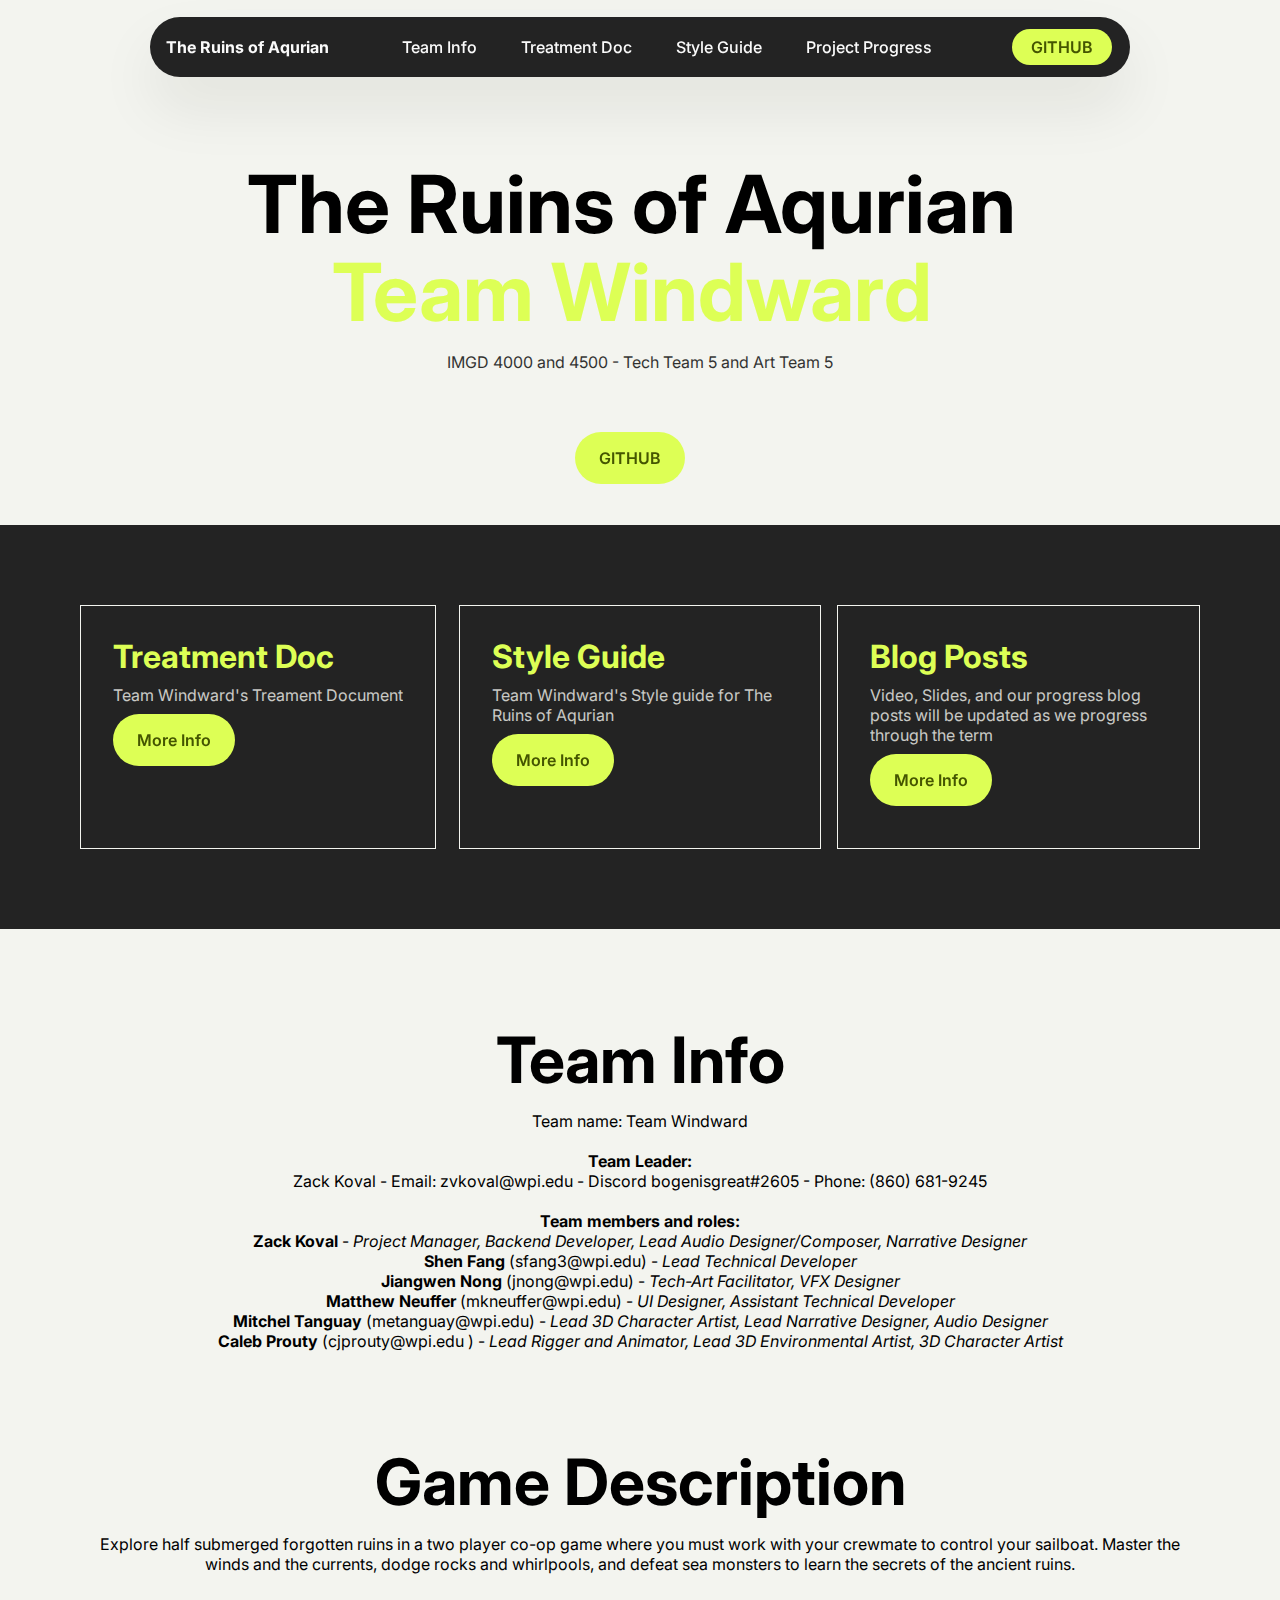
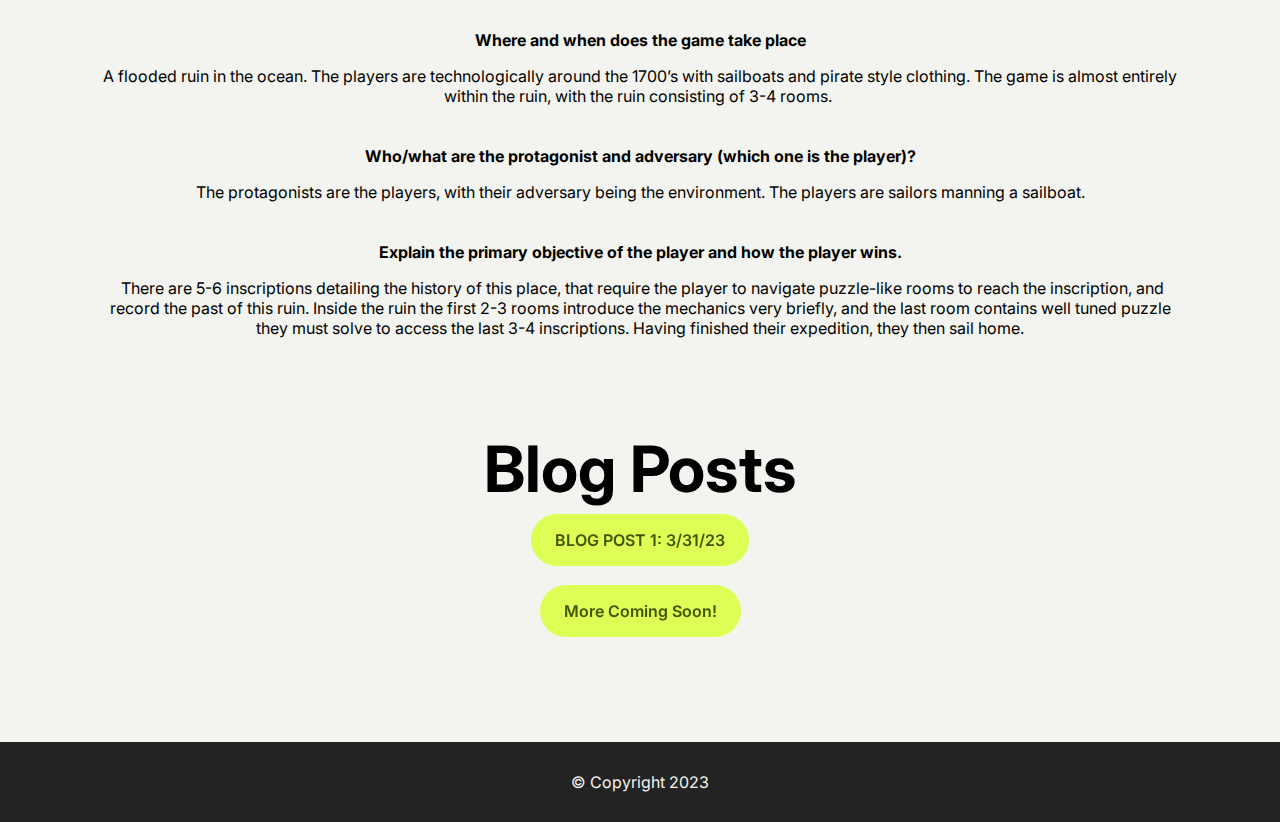
==== index.html @ a2e3225a "3/31/23 blog update" ====
<!DOCTYPE html>
<html  >
<head>
	<meta http-equiv="Content-Type" content="text/html; charset=UTF-8"/>
  <!-- Site made with Mobirise Website Builder v5.6.4, https://mobirise.com -->
  <meta http-equiv="X-UA-Compatible" content="IE=edge">
  
  <meta name="viewport" content="width=device-width, initial-scale=1, minimum-scale=1">
  <link rel="shortcut icon" href="extensions/missionm5/productivity-web-tool/assets/images/logo.png" type="image/x-icon">
  <meta name="description" content="">
  <title>Home</title>
	<link rel="canonical" href="https://mkneuffer.github.io/index.html" />
  <link rel="stylesheet" href="extensions/missionm5/productivity-web-tool/assets/web/assets/mobirise-icons2/mobirise2.css">
  <link rel="stylesheet" href="extensions/missionm5/productivity-web-tool/assets/web/assets/mobirise-icons/mobirise-icons.css">
  <link rel="stylesheet" href="extensions/missionm5/productivity-web-tool/assets/bootstrap/css/bootstrap.min.css">
  <link rel="stylesheet" href="extensions/missionm5/productivity-web-tool/assets/bootstrap/css/bootstrap-grid.min.css">
  <link rel="stylesheet" href="extensions/missionm5/productivity-web-tool/assets/bootstrap/css/bootstrap-reboot.min.css">
  <link rel="stylesheet" href="extensions/missionm5/productivity-web-tool/assets/dropdown/css/style.css">
  <link rel="stylesheet" href="extensions/missionm5/productivity-web-tool/assets/socicon/css/styles.css">
  <link rel="stylesheet" href="extensions/missionm5/productivity-web-tool/assets/theme/css/style.css">
  <link rel="stylesheet" href="extensions/missionm5/productivity-web-tool/assets/recaptcha.css">
  <link rel="preload" href="//fonts.googleapis.com/css2?family=Inter:wght@400;500;600;700&display=swap&display=swap" as="style" onload="this.onload=null;this.rel='stylesheet'">
  <noscript><link rel="stylesheet" href="//fonts.googleapis.com/css2?family=Inter:wght@400;500;600;700&display=swap&display=swap"></noscript>
  <link rel="preload" as="style" href="extensions/missionm5/productivity-web-tool/assets/mobirise/css/mbr-additional.css"><link rel="stylesheet" href="extensions/missionm5/productivity-web-tool/assets/mobirise/css/mbr-additional.css" type="text/css">
</head>
<body>
  <section data-bs-version="5.1" class="menu menu1 cid-t2YqhWHWmn" once="menu" id="amenu1-0">
    <nav class="navbar navbar-dropdown navbar-expand-lg">
        <div class="container">
            <div class="navbar-brand">
                <span class="navbar-caption-wrap"><a class="navbar-caption text-white display-7" href="https://mkneuffer.github.io/index.html">The Ruins of Aqurian</a></span>
            </div>
            <button class="navbar-toggler" type="button" data-toggle="collapse" data-bs-toggle="collapse" data-target="#navbarSupportedContent" data-bs-target="#navbarSupportedContent" aria-controls="navbarNavAltMarkup" aria-expanded="false" aria-label="Toggle navigation">
                <div class="hamburger">
                    <span></span>
                    <span></span>
                    <span></span>
                    <span></span>
                </div>
            </button>
            <div class="collapse navbar-collapse" id="navbarSupportedContent">
                <ul class="navbar-nav nav-dropdown" data-app-modern-menu="true"><li class="nav-item"><a class="nav-link link text-white display-7" href="#aarticle1-4">
                        Team Info</a>
                    </li>
                    <li class="nav-item"><a class="nav-link link text-white display-7" href="https://drive.google.com/file/d/1kDgmgYSTGVYzDCzt-Ki2f8BPOIiwMwza/view?usp=sharing">
                  Treatment Doc</a></li>
                    <li class="nav-item"><a class="nav-link link text-white display-7" href="https://drive.google.com/file/d/1PtbrnkD_intwhHuh-bofLYwvATmICMsi/view?usp=sharing">Style Guide</a>
                    </li>
					<li class="nav-item"><a class="nav-link link text-white display-7" href="https://drive.google.com/file/d/1PtbrnkD_intwhHuh-bofLYwvATmICMsi/view?usp=sharing">Project Progress</a>
                    </li>
                    
              </ul>
            </div>
            <div class="navbar-buttons mbr-section-btn">
                <a class="btn btn-primary display-7" href="https://github.com/FrancArsen/TheBoat">
                    <div class="btn-overlay"></div>
                    <div class="btn-transform">
                        <div class="btn-transform-1">GITHUB</div>
                    </div>
                </a>
            </div>
        </div>
    </nav>
</section>
<section data-bs-version="5.1" class="header5 cid-t2Yqo54WUQ" id="aheader5-1">
    <div class="container">
        <div class="row">
            <div class="mbr-section-head сol-12">
                <h4 class="mbr-section-title mbr-fonts-style align-left mb-0 display-1"><strong>The Ruins of Aqurian&nbsp;<br><span class="colored-text">Team Windward</span>&nbsp;</strong></h4>
                <h5 class="mbr-section-subtitle align-left mbr-fonts-style align-left mb-0 mt-3 display-7">
                IMGD 4000 and 4500 - Tech Team 5 and Art Team 5 </h5>
                <div class="mbr-section-btn align-left"><a class="btn btn-primary display-7" href="https://github.com/FrancArsen/TheBoat">
                <div class="btn-overlay"></div>
                        <div class="btn-transform">
                            <div class="btn-transform-1">
                                GITHUB</div>
                        </div>
              </a></div>
            </div>
        </div>
    </div>
</section>
<section data-bs-version="5.1" class="features2 cid-t2YrRMp191" id="afeatures4-3">
    <div class="container">
        <div class="row justify-content-center">
            <div class="content-container">
                <div class="col-12 col-text">
                    <div class="text-container">
                        <div class="text-wrapper">
<h2 class="card-title mbr-fonts-style display-4" href="https://drive.google.com/file/d/1kDgmgYSTGVYzDCzt-Ki2f8BPOIiwMwza/view?usp=sharing">
                  <strong>
                Treatment Doc </strong>
                </h2>
                            <p class="mbr-text mbr-fonts-style display-7" >
                                Team Windward's Treament Document
								<br>
                            </p>
							<div class="mbr-section-btn align-left"><a class="btn btn-primary display-7" href="https://drive.google.com/file/d/1kDgmgYSTGVYzDCzt-Ki2f8BPOIiwMwza/view?usp=sharing">
                <div class="btn-overlay"></div>
                        <div class="btn-transform">
                            <div class="btn-transform-1">
                                More Info</div>
                        </div>
              </a></div>
            
                      </div>
                    </div>
                </div>
                <div class="col-12 col-text">
                    <div class="text-container">
                        <div class="text-wrapper">
<h2 class="card-title mbr-fonts-style display-4"><strong>Style Guide</strong></h2>
                            <p class="mbr-text mbr-fonts-style display-7">
                                Team Windward's Style guide for The Ruins of Aqurian
                            </p>
							<div class="mbr-section-btn align-left"><a class="btn btn-primary display-7" href="https://drive.google.com/file/d/1PtbrnkD_intwhHuh-bofLYwvATmICMsi/view?usp=sharing">
                <div class="btn-overlay"></div>
                        <div class="btn-transform">
                            <div class="btn-transform-1">
                                More Info</div>
                        </div>
              </a></div>
                      </div>
                    </div>
                </div>
                <div class="col-12 col-text">
                    <div class="text-container">
                        <div class="text-wrapper">
<h2 class="card-title mbr-fonts-style display-4"><strong>Blog Posts</strong></h2>
                            <p class="mbr-text mbr-fonts-style display-7">
                                Video, Slides, and our progress blog posts will be updated as we progress through the term
                            </p>
							<div class="mbr-section-btn align-left"><a class="btn btn-primary display-7" href="https://drive.google.com/file/d/1PtbrnkD_intwhHuh-bofLYwvATmICMsi/view?usp=sharing">
                <div class="btn-overlay"></div>
                        <div class="btn-transform">
                            <div class="btn-transform-1">
                                More Info</div>
                        </div>
              </a>
                      </div>
                        </div>
                    </div>
                </div>
            </div>
        </div>
    </div>
</section>
<section data-bs-version="5.1" class="article1 cid-t2Ysitd0Ln" id="aarticle1-4">
    <div class="container">
        <div class="row">
            <div class="mbr-section-head сol-12">
                <h4 class="mbr-section-title mbr-fonts-style align-left mb-0 display-2"><strong>Team Info</strong></h4>
                <h5 class="mbr-section-subtitle align-left mbr-fonts-style mb-0 mt-3 display-7"> 
Team name: Team Windward<br><br>
<strong> Team Leader:</strong> <br>
Zack Koval -
Email: zvkoval@wpi.edu -
Discord bogenisgreat#2605 -
Phone: (860) 681-9245<br><br>
<strong> Team members and roles:</strong><br>
<strong>Zack Koval</strong> - <em>Project Manager,
Backend Developer,
Lead Audio Designer/Composer, 
Narrative Designer</em><br>
<strong> Shen Fang </strong> (sfang3@wpi.edu) - <em>Lead Technical Developer</em><br>
<strong> Jiangwen Nong</strong> (jnong@wpi.edu) - <em>Tech-Art Facilitator, 
VFX Designer</em><br>
<strong> Matthew Neuffer</strong> (mkneuffer@wpi.edu) - <em>UI Designer,
Assistant Technical Developer</em> <br>
<strong> Mitchel Tanguay</strong> (metanguay@wpi.edu) - <em>Lead 3D Character Artist, 
Lead Narrative Designer, 
Audio Designer</em><br>
<strong> Caleb Prouty</strong> (cjprouty@wpi.edu ) - <em>Lead Rigger and Animator, 
Lead 3D Environmental Artist, 
3D Character Artist </em></h5>
            </div>
        </div>
    </div>
</section>
<section data-bs-version="5.1" class="article1 cid-t2Ysitd0Ln" id="aarticle1-">
  <div class="container">
    <div class="row">
      <div class="mbr-section-head сol-12">
        <h4 class="mbr-section-title mbr-fonts-style align-left mb-0 display-2"><strong>Game Description</strong></h4>
        <h5 class="mbr-section-subtitle align-left mbr-fonts-style mb-0 mt-3 display-7"> Explore half submerged forgotten ruins in a two player co-op game where you must work with your crewmate to control your sailboat. Master the winds and the currents, dodge rocks and whirlpools, and defeat sea monsters to learn the secrets of the ancient ruins.</h5>
        <h5 class="mbr-section-subtitle align-left mbr-fonts-style mb-0 mt-3 display-7">&nbsp; <br>
          <br>
          <strong> Where and when does the game take place</strong></h5>
        <h5 class="mbr-section-subtitle align-left mbr-fonts-style mb-0 mt-3 display-7"> A flooded ruin in the ocean. The players are technologically around the 1700’s with sailboats and pirate style clothing. The game is almost entirely within the ruin, with the ruin consisting of 3-4 rooms.&nbsp;</h5><br>
        <h5 class="mbr-section-subtitle align-left mbr-fonts-style mb-0 mt-3 display-7">&nbsp;<strong>Who/what are the protagonist and adversary (which one is the player)?</strong>&nbsp;</h5>
        <h5 class="mbr-section-subtitle align-left mbr-fonts-style mb-0 mt-3 display-7">&nbsp;The protagonists are the players, with their adversary being the environment. The players are sailors manning a sailboat.&nbsp;</h5><br>
        <h5 class="mbr-section-subtitle align-left mbr-fonts-style mb-0 mt-3 display-7">&nbsp;<strong>Explain the primary objective of the player and how the player wins.&nbsp;</strong></h5>
        <h5 class="mbr-section-subtitle align-left mbr-fonts-style mb-0 mt-3 display-7">&nbsp;There are 5-6 inscriptions detailing the history of this place, that require the player to navigate puzzle-like rooms to reach the inscription, and record the past of this ruin. Inside the ruin the first 2-3 rooms introduce the mechanics very briefly, and the last room contains well tuned puzzle they must solve to access the last 3-4 inscriptions. Having finished their expedition, they then sail home. </h5>
      </div>
    </div>
  </div>
</section>
	<section data-bs-version="5.1" class="article1 cid-t2Ysitd0Ln" id="aarticle1-5">
    <div class="container">
        <div class="row">
            <div class="mbr-section-head сol-12">
              <h4 class="mbr-section-title mbr-fonts-style align-left mb-0 display-2"><strong>Blog Posts</strong></h4>
				
                <div class="mbr-section-btn align-center"><a class="btn btn-primary display-7" href="/Blog1.pdf">
                <div class="btn-overlay"></div>
                        <div class="btn-transform">
                            <div class="btn-transform-1">
                                BLOG POST 1: 3/31/23</div>
                        </div>
              </a></div>
				
				<div class="mbr-section-btn align-center"><a class="btn btn-primary display-7">
                <div class="btn-overlay"></div>
                        <div class="btn-transform">
                            <div class="btn-transform-1">
                                More Coming Soon!</div>
                        </div>
              </a></div>
				
            </div>
            </div>
        </div>
    
</section>
<section data-bs-version="5.1" class="list1 cid-t2Yv7si76x" id="alist1-5"> </section>
<section data-bs-version="5.1" class="footer2 cid-t2YICRBbFN" once="footers" id="afooter2-h">
    <div class="container">
        <div class="media-container-row align-center mbr-white">
            <div class="col-12">
                <p class="mbr-text mb-0 mbr-fonts-style display-7">
                    © Copyright 2023
                </p>
            </div>
        </div>
    </div>
</section>
<script src="extensions/missionm5/productivity-web-tool/assets/bootstrap/js/bootstrap.bundle.min.js"></script>
  <script src="extensions/missionm5/productivity-web-tool/assets/smoothscroll/smooth-scroll.js"></script>
  <script src="extensions/missionm5/productivity-web-tool/assets/ytplayer/index.js"></script>
  <script src="extensions/missionm5/productivity-web-tool/assets/dropdown/js/navbar-dropdown.js"></script>
  <script src="extensions/missionm5/productivity-web-tool/assets/mbr-switch-arrow/mbr-switch-arrow.js"></script>
  <script src="extensions/missionm5/productivity-web-tool/assets/playervimeo/vimeo_player.js"></script>
  <script src="extensions/missionm5/productivity-web-tool/assets/mbr-tabs/mbr-tabs.js"></script>
  <script src="extensions/missionm5/productivity-web-tool/assets/theme/js/script.js"></script>
  <script src="extensions/missionm5/productivity-web-tool/assets/formoid.min.js"></script>
</body>
</html>
---- extensions/missionm5/productivity-web-tool/assets/web/assets/mobirise-icons2/mobirise2.css ----
@font-face {
  font-family: 'Moririse2';
  font-display: swap;
  src:  url('mobirise2.eot');
  src:  url('mobirise2.eot#iefix') format('embedded-opentype'),
    url('mobirise2.ttf') format('truetype'),
    url('mobirise2.woff') format('woff'),
    url('mobirise2.svg') format('svg');
  font-weight: normal;
  font-style: normal;
}

[class^="mobi-"], [class*=" mobi-"] {
  /* use !important to prevent issues with browser extensions that change fonts */
  font-family: 'Moririse2' !important;
  speak: none;
  font-style: normal;
  font-weight: normal;
  font-variant: normal;
  text-transform: none;
  line-height: 1;

  /* Better Font Rendering =========== */
  -webkit-font-smoothing: antialiased;
  -moz-osx-font-smoothing: grayscale;
}

.mobi-mbri-add-submenu:before {
  content: "\e900";
}
.mobi-mbri-alert:before {
  content: "\e901";
}
.mobi-mbri-align-center:before {
  content: "\e902";
}
.mobi-mbri-align-justify:before {
  content: "\e903";
}
.mobi-mbri-align-left:before {
  content: "\e904";
}
.mobi-mbri-align-right:before {
  content: "\e905";
}
.mobi-mbri-android:before {
  content: "\e906";
}
.mobi-mbri-apple:before {
  content: "\e907";
}
.mobi-mbri-arrow-down:before {
  content: "\e908";
}
.mobi-mbri-arrow-next:before {
  content: "\e909";
}
.mobi-mbri-arrow-prev:before {
  content: "\e90a";
}
.mobi-mbri-arrow-up:before {
  content: "\e90b";
}
.mobi-mbri-bold:before {
  content: "\e90c";
}
.mobi-mbri-bookmark:before {
  content: "\e90d";
}
.mobi-mbri-bootstrap:before {
  content: "\e90e";
}
.mobi-mbri-briefcase:before {
  content: "\e90f";
}
.mobi-mbri-browse:before {
  content: "\e910";
}
.mobi-mbri-bulleted-list:before {
  content: "\e911";
}
.mobi-mbri-calendar:before {
  content: "\e912";
}
.mobi-mbri-camera:before {
  content: "\e913";
}
.mobi-mbri-cart-add:before {
  content: "\e914";
}
.mobi-mbri-cart-full:before {
  content: "\e915";
}
.mobi-mbri-cash:before {
  content: "\e916";
}
.mobi-mbri-change-style:before {
  content: "\e917";
}
.mobi-mbri-chat:before {
  content: "\e918";
}
.mobi-mbri-clock:before {
  content: "\e919";
}
.mobi-mbri-close:before {
  content: "\e91a";
}
.mobi-mbri-cloud:before {
  content: "\e91b";
}
.mobi-mbri-code:before {
  content: "\e91c";
}
.mobi-mbri-contact-form:before {
  content: "\e91d";
}
.mobi-mbri-credit-card:before {
  content: "\e91e";
}
.mobi-mbri-cursor-click:before {
  content: "\e91f";
}
.mobi-mbri-cust-feedback:before {
  content: "\e920";
}
.mobi-mbri-database:before {
  content: "\e921";
}
.mobi-mbri-delivery:before {
  content: "\e922";
}
.mobi-mbri-desktop:before {
  content: "\e923";
}
.mobi-mbri-devices:before {
  content: "\e924";
}
.mobi-mbri-down:before {
  content: "\e925";
}
.mobi-mbri-download-2:before {
  content: "\e926";
}
.mobi-mbri-download:before {
  content: "\e927";
}
.mobi-mbri-drag-n-drop-2:before {
  content: "\e928";
}
.mobi-mbri-drag-n-drop:before {
  content: "\e929";
}
.mobi-mbri-edit-2:before {
  content: "\e92a";
}
.mobi-mbri-edit:before {
  content: "\e92b";
}
.mobi-mbri-error:before {
  content: "\e92c";
}
.mobi-mbri-extension:before {
  content: "\e92d";
}
.mobi-mbri-features:before {
  content: "\e92e";
}
.mobi-mbri-file:before {
  content: "\e92f";
}
.mobi-mbri-flag:before {
  content: "\e930";
}
.mobi-mbri-folder:before {
  content: "\e931";
}
.mobi-mbri-gift:before {
  content: "\e932";
}
.mobi-mbri-github:before {
  content: "\e933";
}
.mobi-mbri-globe-2:before {
  content: "\e934";
}
.mobi-mbri-globe:before {
  content: "\e935";
}
.mobi-mbri-growing-chart:before {
  content: "\e936";
}
.mobi-mbri-hearth:before {
  content: "\e937";
}
.mobi-mbri-help:before {
  content: "\e938";
}
.mobi-mbri-home:before {
  content: "\e939";
}
.mobi-mbri-hot-cup:before {
  content: "\e93a";
}
.mobi-mbri-idea:before {
  content: "\e93b";
}
.mobi-mbri-image-gallery:before {
  content: "\e93c";
}
.mobi-mbri-image-slider:before {
  content: "\e93d";
}
.mobi-mbri-info:before {
  content: "\e93e";
}
.mobi-mbri-italic:before {
  content: "\e93f";
}
.mobi-mbri-key:before {
  content: "\e940";
}
.mobi-mbri-laptop:before {
  content: "\e941";
}
.mobi-mbri-layers:before {
  content: "\e942";
}
.mobi-mbri-left-right:before {
  content: "\e943";
}
.mobi-mbri-left:before {
  content: "\e944";
}
.mobi-mbri-letter:before {
  content: "\e945";
}
.mobi-mbri-like:before {
  content: "\e946";
}
.mobi-mbri-link:before {
  content: "\e947";
}
.mobi-mbri-lock:before {
  content: "\e948";
}
.mobi-mbri-login:before {
  content: "\e949";
}
.mobi-mbri-logout:before {
  content: "\e94a";
}
.mobi-mbri-magic-stick:before {
  content: "\e94b";
}
.mobi-mbri-map-pin:before {
  content: "\e94c";
}
.mobi-mbri-menu:before {
  content: "\e94d";
}
.mobi-mbri-mobile-2:before {
  content: "\e94e";
}
.mobi-mbri-mobile-horizontal:before {
  content: "\e94f";
}
.mobi-mbri-mobile:before {
  content: "\e950";
}
.mobi-mbri-mobirise:before {
  content: "\e951";
}
.mobi-mbri-more-horizontal:before {
  content: "\e952";
}
.mobi-mbri-more-vertical:before {
  content: "\e953";
}
.mobi-mbri-music:before {
  content: "\e954";
}
.mobi-mbri-new-file:before {
  content: "\e955";
}
.mobi-mbri-numbered-list:before {
  content: "\e956";
}
.mobi-mbri-opened-folder:before {
  content: "\e957";
}
.mobi-mbri-pages:before {
  content: "\e958";
}
.mobi-mbri-paper-plane:before {
  content: "\e959";
}
.mobi-mbri-paperclip:before {
  content: "\e95a";
}
.mobi-mbri-phone:before {
  content: "\e95b";
}
.mobi-mbri-photo:before {
  content: "\e95c";
}
.mobi-mbri-photos:before {
  content: "\e95d";
}
.mobi-mbri-pin:before {
  content: "\e95e";
}
.mobi-mbri-play:before {
  content: "\e95f";
}
.mobi-mbri-plus:before {
  content: "\e960";
}
.mobi-mbri-preview:before {
  content: "\e961";
}
.mobi-mbri-print:before {
  content: "\e962";
}
.mobi-mbri-protect:before {
  content: "\e963";
}
.mobi-mbri-question:before {
  content: "\e964";
}
.mobi-mbri-quote-left:before {
  content: "\e965";
}
.mobi-mbri-quote-right:before {
  content: "\e966";
}
.mobi-mbri-redo:before {
  content: "\e967";
}
.mobi-mbri-refresh:before {
  content: "\e968";
}
.mobi-mbri-responsive-2:before {
  content: "\e969";
}
.mobi-mbri-responsive:before {
  content: "\e96a";
}
.mobi-mbri-right:before {
  content: "\e96b";
}
.mobi-mbri-rocket:before {
  content: "\e96c";
}
.mobi-mbri-sad-face:before {
  content: "\e96d";
}
.mobi-mbri-sale:before {
  content: "\e96e";
}
.mobi-mbri-save:before {
  content: "\e96f";
}
.mobi-mbri-search:before {
  content: "\e970";
}
.mobi-mbri-setting-2:before {
  content: "\e971";
}
.mobi-mbri-setting-3:before {
  content: "\e972";
}
.mobi-mbri-setting:before {
  content: "\e973";
}
.mobi-mbri-share:before {
  content: "\e974";
}
.mobi-mbri-shopping-bag:before {
  content: "\e975";
}
.mobi-mbri-shopping-basket:before {
  content: "\e976";
}
.mobi-mbri-shopping-cart:before {
  content: "\e977";
}
.mobi-mbri-sites:before {
  content: "\e978";
}
.mobi-mbri-smile-face:before {
  content: "\e979";
}
.mobi-mbri-speed:before {
  content: "\e97a";
}
.mobi-mbri-star:before {
  content: "\e97b";
}
.mobi-mbri-success:before {
  content: "\e97c";
}
.mobi-mbri-sun:before {
  content: "\e97d";
}
.mobi-mbri-sun2:before {
  content: "\e97e";
}
.mobi-mbri-tablet-vertical:before {
  content: "\e97f";
}
.mobi-mbri-tablet:before {
  content: "\e980";
}
.mobi-mbri-target:before {
  content: "\e981";
}
.mobi-mbri-timer:before {
  content: "\e982";
}
.mobi-mbri-to-ftp:before {
  content: "\e983";
}
.mobi-mbri-to-local-drive:before {
  content: "\e984";
}
.mobi-mbri-touch-swipe:before {
  content: "\e985";
}
.mobi-mbri-touch:before {
  content: "\e986";
}
.mobi-mbri-trash:before {
  content: "\e987";
}
.mobi-mbri-underline:before {
  content: "\e988";
}
.mobi-mbri-undo:before {
  content: "\e989";
}
.mobi-mbri-unlink:before {
  content: "\e98a";
}
.mobi-mbri-unlock:before {
  content: "\e98b";
}
.mobi-mbri-up-down:before {
  content: "\e98c";
}
.mobi-mbri-up:before {
  content: "\e98d";
}
.mobi-mbri-update:before {
  content: "\e98e";
}
.mobi-mbri-upload-2:before {
  content: "\e98f";
}
.mobi-mbri-upload:before {
  content: "\e990";
}
.mobi-mbri-user-2:before {
  content: "\e991";
}
.mobi-mbri-user:before {
  content: "\e992";
}
.mobi-mbri-users:before {
  content: "\e993";
}
.mobi-mbri-video-play:before {
  content: "\e994";
}
.mobi-mbri-video:before {
  content: "\e995";
}
.mobi-mbri-watch:before {
  content: "\e996";
}
.mobi-mbri-website-theme-2:before {
  content: "\e997";
}
.mobi-mbri-website-theme:before {
  content: "\e998";
}
.mobi-mbri-wifi:before {
  content: "\e999";
}
.mobi-mbri-windows:before {
  content: "\e99a";
}
.mobi-mbri-zoom-in:before {
  content: "\e99b";
}
.mobi-mbri-zoom-out:before {
  content: "\e99c";
}
---- extensions/missionm5/productivity-web-tool/assets/web/assets/mobirise-icons/mobirise-icons.css ----
@font-face {
  font-family: 'MobiriseIcons';
  src:  url('mobirise-icons.eot');
  src:  url('mobirise-icons.eot#iefix') format('embedded-opentype'),
    url('mobirise-icons.ttf') format('truetype'),
    url('mobirise-icons.woff') format('woff'),
    url('mobirise-icons.svg') format('svg');
  font-weight: normal;
  font-style: normal;
  font-display: swap;
}

[class^="mbri-"], [class*=" mbri-"] {
  /* use !important to prevent issues with browser extensions that change fonts */
  font-family: MobiriseIcons !important;
  speak: none;
  font-style: normal;
  font-weight: normal;
  font-variant: normal;
  text-transform: none;
  line-height: 1;

  /* Better Font Rendering =========== */
  -webkit-font-smoothing: antialiased;
  -moz-osx-font-smoothing: grayscale;
}

.mbri-add-submenu:before {
  content: "\e900";
}
.mbri-alert:before {
  content: "\e901";
}
.mbri-align-center:before {
  content: "\e902";
}
.mbri-align-justify:before {
  content: "\e903";
}
.mbri-align-left:before {
  content: "\e904";
}
.mbri-align-right:before {
  content: "\e905";
}
.mbri-android:before {
  content: "\e906";
}
.mbri-apple:before {
  content: "\e907";
}
.mbri-arrow-down:before {
  content: "\e908";
}
.mbri-arrow-next:before {
  content: "\e909";
}
.mbri-arrow-prev:before {
  content: "\e90a";
}
.mbri-arrow-up:before {
  content: "\e90b";
}
.mbri-bold:before {
  content: "\e90c";
}
.mbri-bookmark:before {
  content: "\e90d";
}
.mbri-bootstrap:before {
  content: "\e90e";
}
.mbri-briefcase:before {
  content: "\e90f";
}
.mbri-browse:before {
  content: "\e910";
}
.mbri-bulleted-list:before {
  content: "\e911";
}
.mbri-calendar:before {
  content: "\e912";
}
.mbri-camera:before {
  content: "\e913";
}
.mbri-cart-add:before {
  content: "\e914";
}
.mbri-cart-full:before {
  content: "\e915";
}
.mbri-cash:before {
  content: "\e916";
}
.mbri-change-style:before {
  content: "\e917";
}
.mbri-chat:before {
  content: "\e918";
}
.mbri-clock:before {
  content: "\e919";
}
.mbri-close:before {
  content: "\e91a";
}
.mbri-cloud:before {
  content: "\e91b";
}
.mbri-code:before {
  content: "\e91c";
}
.mbri-contact-form:before {
  content: "\e91d";
}
.mbri-credit-card:before {
  content: "\e91e";
}
.mbri-cursor-click:before {
  content: "\e91f";
}
.mbri-cust-feedback:before {
  content: "\e920";
}
.mbri-database:before {
  content: "\e921";
}
.mbri-delivery:before {
  content: "\e922";
}
.mbri-desktop:before {
  content: "\e923";
}
.mbri-devices:before {
  content: "\e924";
}
.mbri-down:before {
  content: "\e925";
}
.mbri-download:before {
  content: "\e989";
}
.mbri-drag-n-drop:before {
  content: "\e927";
}
.mbri-drag-n-drop2:before {
  content: "\e928";
}
.mbri-edit:before {
  content: "\e929";
}
.mbri-edit2:before {
  content: "\e92a";
}
.mbri-error:before {
  content: "\e92b";
}
.mbri-extension:before {
  content: "\e92c";
}
.mbri-features:before {
  content: "\e92d";
}
.mbri-file:before {
  content: "\e92e";
}
.mbri-flag:before {
  content: "\e92f";
}
.mbri-folder:before {
  content: "\e930";
}
.mbri-gift:before {
  content: "\e931";
}
.mbri-github:before {
  content: "\e932";
}
.mbri-globe:before {
  content: "\e933";
}
.mbri-globe-2:before {
  content: "\e934";
}
.mbri-growing-chart:before {
  content: "\e935";
}
.mbri-hearth:before {
  content: "\e936";
}
.mbri-help:before {
  content: "\e937";
}
.mbri-home:before {
  content: "\e938";
}
.mbri-hot-cup:before {
  content: "\e939";
}
.mbri-idea:before {
  content: "\e93a";
}
.mbri-image-gallery:before {
  content: "\e93b";
}
.mbri-image-slider:before {
  content: "\e93c";
}
.mbri-info:before {
  content: "\e93d";
}
.mbri-italic:before {
  content: "\e93e";
}
.mbri-key:before {
  content: "\e93f";
}
.mbri-laptop:before {
  content: "\e940";
}
.mbri-layers:before {
  content: "\e941";
}
.mbri-left-right:before {
  content: "\e942";
}
.mbri-left:before {
  content: "\e943";
}
.mbri-letter:before {
  content: "\e944";
}
.mbri-like:before {
  content: "\e945";
}
.mbri-link:before {
  content: "\e946";
}
.mbri-lock:before {
  content: "\e947";
}
.mbri-login:before {
  content: "\e948";
}
.mbri-logout:before {
  content: "\e949";
}
.mbri-magic-stick:before {
  content: "\e94a";
}
.mbri-map-pin:before {
  content: "\e94b";
}
.mbri-menu:before {
  content: "\e94c";
}
.mbri-mobile:before {
  content: "\e94d";
}
.mbri-mobile2:before {
  content: "\e94e";
}
.mbri-mobirise:before {
  content: "\e94f";
}
.mbri-more-horizontal:before {
  content: "\e950";
}
.mbri-more-vertical:before {
  content: "\e951";
}
.mbri-music:before {
  content: "\e952";
}
.mbri-new-file:before {
  content: "\e953";
}
.mbri-numbered-list:before {
  content: "\e954";
}
.mbri-opened-folder:before {
  content: "\e955";
}
.mbri-pages:before {
  content: "\e956";
}
.mbri-paper-plane:before {
  content: "\e957";
}
.mbri-paperclip:before {
  content: "\e958";
}
.mbri-photo:before {
  content: "\e959";
}
.mbri-photos:before {
  content: "\e95a";
}
.mbri-pin:before {
  content: "\e95b";
}
.mbri-play:before {
  content: "\e95c";
}
.mbri-plus:before {
  content: "\e95d";
}
.mbri-preview:before {
  content: "\e95e";
}
.mbri-print:before {
  content: "\e95f";
}
.mbri-protect:before {
  content: "\e960";
}
.mbri-question:before {
  content: "\e961";
}
.mbri-quote-left:before {
  content: "\e962";
}
.mbri-quote-right:before {
  content: "\e963";
}
.mbri-refresh:before {
  content: "\e964";
}
.mbri-responsive:before {
  content: "\e965";
}
.mbri-right:before {
  content: "\e966";
}
.mbri-rocket:before {
  content: "\e967";
}
.mbri-sad-face:before {
  content: "\e968";
}
.mbri-sale:before {
  content: "\e969";
}
.mbri-save:before {
  content: "\e96a";
}
.mbri-search:before {
  content: "\e96b";
}
.mbri-setting:before {
  content: "\e96c";
}
.mbri-setting2:before {
  content: "\e96d";
}
.mbri-setting3:before {
  content: "\e96e";
}
.mbri-share:before {
  content: "\e96f";
}
.mbri-shopping-bag:before {
  content: "\e970";
}
.mbri-shopping-basket:before {
  content: "\e971";
}
.mbri-shopping-cart:before {
  content: "\e972";
}
.mbri-sites:before {
  content: "\e973";
}
.mbri-smile-face:before {
  content: "\e974";
}
.mbri-speed:before {
  content: "\e975";
}
.mbri-star:before {
  content: "\e976";
}
.mbri-success:before {
  content: "\e977";
}
.mbri-sun:before {
  content: "\e978";
}
.mbri-sun2:before {
  content: "\e979";
}
.mbri-tablet:before {
  content: "\e97a";
}
.mbri-tablet-vertical:before {
  content: "\e97b";
}
.mbri-target:before {
  content: "\e97c";
}
.mbri-timer:before {
  content: "\e97d";
}
.mbri-to-ftp:before {
  content: "\e97e";
}
.mbri-to-local-drive:before {
  content: "\e97f";
}
.mbri-touch-swipe:before {
  content: "\e980";
}
.mbri-touch:before {
  content: "\e981";
}
.mbri-trash:before {
  content: "\e982";
}
.mbri-underline:before {
  content: "\e983";
}
.mbri-unlink:before {
  content: "\e984";
}
.mbri-unlock:before {
  content: "\e985";
}
.mbri-up-down:before {
  content: "\e986";
}
.mbri-up:before {
  content: "\e987";
}
.mbri-update:before {
  content: "\e988";
}
.mbri-upload:before {
 content: "\e926"; 
}
.mbri-user:before {
  content: "\e98a";
}
.mbri-user2:before {
  content: "\e98b";
}
.mbri-users:before {
  content: "\e98c";
}
.mbri-video:before {
  content: "\e98d";
}
.mbri-video-play:before {
  content: "\e98e";
}
.mbri-watch:before {
  content: "\e98f";
}
.mbri-website-theme:before {
  content: "\e990";
}
.mbri-wifi:before {
  content: "\e991";
}
.mbri-windows:before {
  content: "\e992";
}
.mbri-zoom-out:before {
  content: "\e993";
}
.mbri-redo:before {
  content: "\e994";
}
.mbri-undo:before {
  content: "\e995";
}
---- extensions/missionm5/productivity-web-tool/assets/dropdown/css/style.css ----
.navbar-dropdown {
  left: 0;
  padding: 0;
  position: absolute;
  right: 0;
  top: 0;
  transition: all 0.45s ease;
  z-index: 1030;
  background: #282828; }
  .navbar-dropdown .navbar-logo {
    margin-right: 0.8rem;
    transition: margin 0.3s ease-in-out;
    vertical-align: middle; }
    .navbar-dropdown .navbar-logo img {
      height: 3.125rem;
      transition: all 0.3s ease-in-out; }
    .navbar-dropdown .navbar-logo.mbr-iconfont {
      font-size: 3.125rem;
      line-height: 3.125rem; }
  .navbar-dropdown .navbar-caption {
    font-weight: 700;
    white-space: normal;
    vertical-align: -4px;
    line-height: 3.125rem !important; }
    .navbar-dropdown .navbar-caption, .navbar-dropdown .navbar-caption:hover {
      color: inherit;
      text-decoration: none; }
  .navbar-dropdown .mbr-iconfont + .navbar-caption {
    vertical-align: -1px; }
  .navbar-dropdown.navbar-fixed-top {
    position: fixed; }
  .navbar-dropdown .navbar-brand span {
    vertical-align: -4px; }
  .navbar-dropdown.bg-color.transparent {
    background: none; }
  .navbar-dropdown.navbar-short .navbar-brand {
    padding: 0.625rem 0; }
    .navbar-dropdown.navbar-short .navbar-brand span {
      vertical-align: -1px; }
  .navbar-dropdown.navbar-short .navbar-caption {
    line-height: 2.375rem !important;
    vertical-align: -2px; }
  .navbar-dropdown.navbar-short .navbar-logo {
    margin-right: 0.5rem; }
    .navbar-dropdown.navbar-short .navbar-logo img {
      height: 2.375rem; }
    .navbar-dropdown.navbar-short .navbar-logo.mbr-iconfont {
      font-size: 2.375rem;
      line-height: 2.375rem; }
  .navbar-dropdown.navbar-short .mbr-table-cell {
    height: 3.625rem; }
  .navbar-dropdown .navbar-close {
    left: 0.6875rem;
    position: fixed;
    top: 0.75rem;
    z-index: 1000; }
  .navbar-dropdown .hamburger-icon {
    content: "";
    display: inline-block;
    vertical-align: middle;
    width: 16px;
    -webkit-box-shadow: 0 -6px 0 1px #282828,0 0 0 1px #282828,0 6px 0 1px #282828;
    -moz-box-shadow: 0 -6px 0 1px #282828,0 0 0 1px #282828,0 6px 0 1px #282828;
    box-shadow: 0 -6px 0 1px #282828,0 0 0 1px #282828,0 6px 0 1px #282828; }

.dropdown-menu .dropdown-toggle[data-toggle="dropdown-submenu"]::after {
  border-bottom: 0.35em solid transparent;
  border-left: 0.35em solid;
  border-right: 0;
  border-top: 0.35em solid transparent;
  margin-left: 0.3rem; }

.dropdown-menu .dropdown-item:focus {
  outline: 0; }

.nav-dropdown {
  font-size: 0.75rem;
  font-weight: 500;
  height: auto !important; }
  .nav-dropdown .nav-btn {
    padding-left: 1rem; }
  .nav-dropdown .link {
    margin: .667em 1.667em;
    font-weight: 500;
    padding: 0;
    transition: color .2s ease-in-out; }
    .nav-dropdown .link.dropdown-toggle {
      margin-right: 2.583em; }
      .nav-dropdown .link.dropdown-toggle::after {
        margin-left: .25rem;
        border-top: 0.35em solid;
        border-right: 0.35em solid transparent;
        border-left: 0.35em solid transparent;
        border-bottom: 0; }
      .nav-dropdown .link.dropdown-toggle[aria-expanded="true"] {
        margin: 0;
        padding: 0.667em 3.263em  0.667em 1.667em; }
  .nav-dropdown .link::after,
  .nav-dropdown .dropdown-item::after {
    color: inherit; }
  .nav-dropdown .btn {
    font-size: 0.75rem;
    font-weight: 700;
    letter-spacing: 0;
    margin-bottom: 0;
    padding-left: 1.25rem;
    padding-right: 1.25rem; }
  .nav-dropdown .dropdown-menu {
    border-radius: 0;
    border: 0;
    left: 0;
    margin: 0;
    padding-bottom: 1.25rem;
    padding-top: 1.25rem;
    position: relative; }
  .nav-dropdown .dropdown-submenu {
    margin-left: 0.125rem;
    top: 0; }
  .nav-dropdown .dropdown-item {
    font-weight: 500;
    line-height: 2;
    padding: 0.3846em 4.615em 0.3846em 1.5385em;
    position: relative;
    transition: color .2s ease-in-out, background-color .2s ease-in-out; }
    .nav-dropdown .dropdown-item::after {
      margin-top: -0.3077em;
      position: absolute;
      right: 1.1538em;
      top: 50%; }
    .nav-dropdown .dropdown-item:focus, .nav-dropdown .dropdown-item:hover {
      background: none; }

@media (max-width: 767px) {
  .nav-dropdown.navbar-toggleable-sm {
    bottom: 0;
    display: none;
    left: 0;
    overflow-x: hidden;
    position: fixed;
    top: 0;
    transform: translateX(-100%);
    -ms-transform: translateX(-100%);
    -webkit-transform: translateX(-100%);
    width: 18.75rem;
    z-index: 999; } }
.nav-dropdown.navbar-toggleable-xl {
  bottom: 0;
  display: none;
  left: 0;
  overflow-x: hidden;
  position: fixed;
  top: 0;
  transform: translateX(-100%);
  -ms-transform: translateX(-100%);
  -webkit-transform: translateX(-100%);
  width: 18.75rem;
  z-index: 999; }

.nav-dropdown-sm {
  display: block !important;
  overflow-x: hidden;
  overflow: auto;
  padding-top: 3.875rem; }
  .nav-dropdown-sm::after {
    content: "";
    display: block;
    height: 3rem;
    width: 100%; }
  .nav-dropdown-sm.collapse.in ~ .navbar-close {
    display: block !important; }
  .nav-dropdown-sm.collapsing, .nav-dropdown-sm.collapse.in {
    transform: translateX(0);
    -ms-transform: translateX(0);
    -webkit-transform: translateX(0);
    transition: all 0.25s ease-out;
    -webkit-transition: all 0.25s ease-out;
    background: #282828; }
  .nav-dropdown-sm.collapsing[aria-expanded="false"] {
    transform: translateX(-100%);
    -ms-transform: translateX(-100%);
    -webkit-transform: translateX(-100%); }
  .nav-dropdown-sm .nav-item {
    display: block;
    margin-left: 0 !important;
    padding-left: 0; }
  .nav-dropdown-sm .link,
  .nav-dropdown-sm .dropdown-item {
    border-top: 1px dotted rgba(255, 255, 255, 0.1);
    font-size: 0.8125rem;
    line-height: 1.6;
    margin: 0 !important;
    padding: 0.875rem 2.4rem 0.875rem 1.5625rem !important;
    position: relative;
    white-space: normal; }
    .nav-dropdown-sm .link:focus, .nav-dropdown-sm .link:hover,
    .nav-dropdown-sm .dropdown-item:focus,
    .nav-dropdown-sm .dropdown-item:hover {
      background: rgba(0, 0, 0, 0.2) !important;
      color: #c0a375; }
  .nav-dropdown-sm .nav-btn {
    position: relative;
    padding: 1.5625rem 1.5625rem 0 1.5625rem; }
    .nav-dropdown-sm .nav-btn::before {
      border-top: 1px dotted rgba(255, 255, 255, 0.1);
      content: "";
      left: 0;
      position: absolute;
      top: 0;
      width: 100%; }
    .nav-dropdown-sm .nav-btn + .nav-btn {
      padding-top: 0.625rem; }
      .nav-dropdown-sm .nav-btn + .nav-btn::before {
        display: none; }
  .nav-dropdown-sm .btn {
    padding: 0.625rem 0; }
  .nav-dropdown-sm .dropdown-toggle[data-toggle="dropdown-submenu"]::after {
    margin-left: .25rem;
    border-top: 0.35em solid;
    border-right: 0.35em solid transparent;
    border-left: 0.35em solid transparent;
    border-bottom: 0; }
  .nav-dropdown-sm .dropdown-toggle[data-toggle="dropdown-submenu"][aria-expanded="true"]::after {
    border-top: 0;
    border-right: 0.35em solid transparent;
    border-left: 0.35em solid transparent;
    border-bottom: 0.35em solid; }
  .nav-dropdown-sm .dropdown-menu {
    margin: 0;
    padding: 0;
    position: relative;
    top: 0;
    left: 0;
    width: 100%;
    border: 0;
    float: none;
    border-radius: 0;
    background: none; }
  .nav-dropdown-sm .dropdown-submenu {
    left: 100%;
    margin-left: 0.125rem;
    margin-top: -1.25rem;
    top: 0; }

.navbar-toggleable-sm .nav-dropdown .dropdown-menu {
  position: absolute; }

.navbar-toggleable-sm .nav-dropdown .dropdown-submenu {
  left: 100%;
  margin-left: 0.125rem;
  margin-top: -1.25rem;
  top: 0; }

.navbar-toggleable-sm.opened .nav-dropdown .dropdown-menu {
  position: relative; }

.navbar-toggleable-sm.opened .nav-dropdown .dropdown-submenu {
  left: 0;
  margin-left: 00rem;
  margin-top: 0rem;
  top: 0; }

.is-builder .nav-dropdown.collapsing {
  transition: none !important; }
---- extensions/missionm5/productivity-web-tool/assets/socicon/css/styles.css ----
@charset "UTF-8";

@font-face {
  font-family: 'Socicon';
  src:  url('../fonts/socicon.eot');
  src:  url('../fonts/socicon.eot') format('embedded-opentype'),
    url('../fonts/socicon.woff') format('woff2'),
    url('../fonts/socicon.ttf') format('truetype'),
    url('../fonts/socicon.woff') format('woff'),
    url('../fonts/socicon.svg') format('svg');
  font-weight: normal;
  font-style: normal;
  font-display: swap;
}

[data-icon]:before {
  font-family: "socicon" !important;
  content: attr(data-icon);
  font-style: normal !important;
  font-weight: normal !important;
  font-variant: normal !important;
  text-transform: none !important;
  speak: none;
  line-height: 1;
  -webkit-font-smoothing: antialiased;
  -moz-osx-font-smoothing: grayscale;
}

[class^="socicon-"], [class*=" socicon-"] {
  /* use !important to prevent issues with browser extensions that change fonts */
  font-family: 'Socicon' !important;
  speak: none;
  font-style: normal;
  font-weight: normal;
  font-variant: normal;
  text-transform: none;
  line-height: 1;

  /* Better Font Rendering =========== */
  -webkit-font-smoothing: antialiased;
  -moz-osx-font-smoothing: grayscale;
}

.socicon-eitaa:before {
  content: "\e97c";
}
.socicon-soroush:before {
  content: "\e97d";
}
.socicon-bale:before {
  content: "\e97e";
}
.socicon-zazzle:before {
  content: "\e97b";
}
.socicon-society6:before {
  content: "\e97a";
}
.socicon-redbubble:before {
  content: "\e979";
}
.socicon-avvo:before {
  content: "\e978";
}
.socicon-stitcher:before {
  content: "\e977";
}
.socicon-googlehangouts:before {
  content: "\e974";
}
.socicon-dlive:before {
  content: "\e975";
}
.socicon-vsco:before {
  content: "\e976";
}
.socicon-flipboard:before {
  content: "\e973";
}
.socicon-ubuntu:before {
  content: "\e958";
}
.socicon-artstation:before {
  content: "\e959";
}
.socicon-invision:before {
  content: "\e95a";
}
.socicon-torial:before {
  content: "\e95b";
}
.socicon-collectorz:before {
  content: "\e95c";
}
.socicon-seenthis:before {
  content: "\e95d";
}
.socicon-googleplaymusic:before {
  content: "\e95e";
}
.socicon-debian:before {
  content: "\e95f";
}
.socicon-filmfreeway:before {
  content: "\e960";
}
.socicon-gnome:before {
  content: "\e961";
}
.socicon-itchio:before {
  content: "\e962";
}
.socicon-jamendo:before {
  content: "\e963";
}
.socicon-mix:before {
  content: "\e964";
}
.socicon-sharepoint:before {
  content: "\e965";
}
.socicon-tinder:before {
  content: "\e966";
}
.socicon-windguru:before {
  content: "\e967";
}
.socicon-cdbaby:before {
  content: "\e968";
}
.socicon-elementaryos:before {
  content: "\e969";
}
.socicon-stage32:before {
  content: "\e96a";
}
.socicon-tiktok:before {
  content: "\e96b";
}
.socicon-gitter:before {
  content: "\e96c";
}
.socicon-letterboxd:before {
  content: "\e96d";
}
.socicon-threema:before {
  content: "\e96e";
}
.socicon-splice:before {
  content: "\e96f";
}
.socicon-metapop:before {
  content: "\e970";
}
.socicon-naver:before {
  content: "\e971";
}
.socicon-remote:before {
  content: "\e972";
}
.socicon-internet:before {
  content: "\e957";
}
.socicon-moddb:before {
  content: "\e94b";
}
.socicon-indiedb:before {
  content: "\e94c";
}
.socicon-traxsource:before {
  content: "\e94d";
}
.socicon-gamefor:before {
  content: "\e94e";
}
.socicon-pixiv:before {
  content: "\e94f";
}
.socicon-myanimelist:before {
  content: "\e950";
}
.socicon-blackberry:before {
  content: "\e951";
}
.socicon-wickr:before {
  content: "\e952";
}
.socicon-spip:before {
  content: "\e953";
}
.socicon-napster:before {
  content: "\e954";
}
.socicon-beatport:before {
  content: "\e955";
}
.socicon-hackerone:before {
  content: "\e956";
}
.socicon-hackernews:before {
  content: "\e946";
}
.socicon-smashwords:before {
  content: "\e947";
}
.socicon-kobo:before {
  content: "\e948";
}
.socicon-bookbub:before {
  content: "\e949";
}
.socicon-mailru:before {
  content: "\e94a";
}
.socicon-gitlab:before {
  content: "\e945";
}
.socicon-instructables:before {
  content: "\e944";
}
.socicon-portfolio:before {
  content: "\e943";
}
.socicon-codered:before {
  content: "\e940";
}
.socicon-origin:before {
  content: "\e941";
}
.socicon-nextdoor:before {
  content: "\e942";
}
.socicon-udemy:before {
  content: "\e93f";
}
.socicon-livemaster:before {
  content: "\e93e";
}
.socicon-crunchbase:before {
  content: "\e93b";
}
.socicon-homefy:before {
  content: "\e93c";
}
.socicon-calendly:before {
  content: "\e93d";
}
.socicon-realtor:before {
  content: "\e90f";
}
.socicon-tidal:before {
  content: "\e910";
}
.socicon-qobuz:before {
  content: "\e911";
}
.socicon-natgeo:before {
  content: "\e912";
}
.socicon-mastodon:before {
  content: "\e913";
}
.socicon-unsplash:before {
  content: "\e914";
}
.socicon-homeadvisor:before {
  content: "\e915";
}
.socicon-angieslist:before {
  content: "\e916";
}
.socicon-codepen:before {
  content: "\e917";
}
.socicon-slack:before {
  content: "\e918";
}
.socicon-openaigym:before {
  content: "\e919";
}
.socicon-logmein:before {
  content: "\e91a";
}
.socicon-fiverr:before {
  content: "\e91b";
}
.socicon-gotomeeting:before {
  content: "\e91c";
}
.socicon-aliexpress:before {
  content: "\e91d";
}
.socicon-guru:before {
  content: "\e91e";
}
.socicon-appstore:before {
  content: "\e91f";
}
.socicon-homes:before {
  content: "\e920";
}
.socicon-zoom:before {
  content: "\e921";
}
.socicon-alibaba:before {
  content: "\e922";
}
.socicon-craigslist:before {
  content: "\e923";
}
.socicon-wix:before {
  content: "\e924";
}
.socicon-redfin:before {
  content: "\e925";
}
.socicon-googlecalendar:before {
  content: "\e926";
}
.socicon-shopify:before {
  content: "\e927";
}
.socicon-freelancer:before {
  content: "\e928";
}
.socicon-seedrs:before {
  content: "\e929";
}
.socicon-bing:before {
  content: "\e92a";
}
.socicon-doodle:before {
  content: "\e92b";
}
.socicon-bonanza:before {
  content: "\e92c";
}
.socicon-squarespace:before {
  content: "\e92d";
}
.socicon-toptal:before {
  content: "\e92e";
}
.socicon-gust:before {
  content: "\e92f";
}
.socicon-ask:before {
  content: "\e930";
}
.socicon-trulia:before {
  content: "\e931";
}
.socicon-loomly:before {
  content: "\e932";
}
.socicon-ghost:before {
  content: "\e933";
}
.socicon-upwork:before {
  content: "\e934";
}
.socicon-fundable:before {
  content: "\e935";
}
.socicon-booking:before {
  content: "\e936";
}
.socicon-googlemaps:before {
  content: "\e937";
}
.socicon-zillow:before {
  content: "\e938";
}
.socicon-niconico:before {
  content: "\e939";
}
.socicon-toneden:before {
  content: "\e93a";
}
.socicon-augment:before {
  content: "\e908";
}
.socicon-bitbucket:before {
  content: "\e909";
}
.socicon-fyuse:before {
  content: "\e90a";
}
.socicon-yt-gaming:before {
  content: "\e90b";
}
.socicon-sketchfab:before {
  content: "\e90c";
}
.socicon-mobcrush:before {
  content: "\e90d";
}
.socicon-microsoft:before {
  content: "\e90e";
}
.socicon-pandora:before {
  content: "\e907";
}
.socicon-messenger:before {
  content: "\e906";
}
.socicon-gamewisp:before {
  content: "\e905";
}
.socicon-bloglovin:before {
  content: "\e904";
}
.socicon-tunein:before {
  content: "\e903";
}
.socicon-gamejolt:before {
  content: "\e901";
}
.socicon-trello:before {
  content: "\e902";
}
.socicon-spreadshirt:before {
  content: "\e900";
}
.socicon-500px:before {
  content: "\e000";
}
.socicon-8tracks:before {
  content: "\e001";
}
.socicon-airbnb:before {
  content: "\e002";
}
.socicon-alliance:before {
  content: "\e003";
}
.socicon-amazon:before {
  content: "\e004";
}
.socicon-amplement:before {
  content: "\e005";
}
.socicon-android:before {
  content: "\e006";
}
.socicon-angellist:before {
  content: "\e007";
}
.socicon-apple:before {
  content: "\e008";
}
.socicon-appnet:before {
  content: "\e009";
}
.socicon-baidu:before {
  content: "\e00a";
}
.socicon-bandcamp:before {
  content: "\e00b";
}
.socicon-battlenet:before {
  content: "\e00c";
}
.socicon-mixer:before {
  content: "\e00d";
}
.socicon-bebee:before {
  content: "\e00e";
}
.socicon-bebo:before {
  content: "\e00f";
}
.socicon-behance:before {
  content: "\e010";
}
.socicon-blizzard:before {
  content: "\e011";
}
.socicon-blogger:before {
  content: "\e012";
}
.socicon-buffer:before {
  content: "\e013";
}
.socicon-chrome:before {
  content: "\e014";
}
.socicon-coderwall:before {
  content: "\e015";
}
.socicon-curse:before {
  content: "\e016";
}
.socicon-dailymotion:before {
  content: "\e017";
}
.socicon-deezer:before {
  content: "\e018";
}
.socicon-delicious:before {
  content: "\e019";
}
.socicon-deviantart:before {
  content: "\e01a";
}
.socicon-diablo:before {
  content: "\e01b";
}
.socicon-digg:before {
  content: "\e01c";
}
.socicon-discord:before {
  content: "\e01d";
}
.socicon-disqus:before {
  content: "\e01e";
}
.socicon-douban:before {
  content: "\e01f";
}
.socicon-draugiem:before {
  content: "\e020";
}
.socicon-dribbble:before {
  content: "\e021";
}
.socicon-drupal:before {
  content: "\e022";
}
.socicon-ebay:before {
  content: "\e023";
}
.socicon-ello:before {
  content: "\e024";
}
.socicon-endomodo:before {
  content: "\e025";
}
.socicon-envato:before {
  content: "\e026";
}
.socicon-etsy:before {
  content: "\e027";
}
.socicon-facebook:before {
  content: "\e028";
}
.socicon-feedburner:before {
  content: "\e029";
}
.socicon-filmweb:before {
  content: "\e02a";
}
.socicon-firefox:before {
  content: "\e02b";
}
.socicon-flattr:before {
  content: "\e02c";
}
.socicon-flickr:before {
  content: "\e02d";
}
.socicon-formulr:before {
  content: "\e02e";
}
.socicon-forrst:before {
  content: "\e02f";
}
.socicon-foursquare:before {
  content: "\e030";
}
.socicon-friendfeed:before {
  content: "\e031";
}
.socicon-github:before {
  content: "\e032";
}
.socicon-goodreads:before {
  content: "\e033";
}
.socicon-google:before {
  content: "\e034";
}
.socicon-googlescholar:before {
  content: "\e035";
}
.socicon-googlegroups:before {
  content: "\e036";
}
.socicon-googlephotos:before {
  content: "\e037";
}
.socicon-googleplus:before {
  content: "\e038";
}
.socicon-grooveshark:before {
  content: "\e039";
}
.socicon-hackerrank:before {
  content: "\e03a";
}
.socicon-hearthstone:before {
  content: "\e03b";
}
.socicon-hellocoton:before {
  content: "\e03c";
}
.socicon-heroes:before {
  content: "\e03d";
}
.socicon-smashcast:before {
  content: "\e03e";
}
.socicon-horde:before {
  content: "\e03f";
}
.socicon-houzz:before {
  content: "\e040";
}
.socicon-icq:before {
  content: "\e041";
}
.socicon-identica:before {
  content: "\e042";
}
.socicon-imdb:before {
  content: "\e043";
}
.socicon-instagram:before {
  content: "\e044";
}
.socicon-issuu:before {
  content: "\e045";
}
.socicon-istock:before {
  content: "\e046";
}
.socicon-itunes:before {
  content: "\e047";
}
.socicon-keybase:before {
  content: "\e048";
}
.socicon-lanyrd:before {
  content: "\e049";
}
.socicon-lastfm:before {
  content: "\e04a";
}
.socicon-line:before {
  content: "\e04b";
}
.socicon-linkedin:before {
  content: "\e04c";
}
.socicon-livejournal:before {
  content: "\e04d";
}
.socicon-lyft:before {
  content: "\e04e";
}
.socicon-macos:before {
  content: "\e04f";
}
.socicon-mail:before {
  content: "\e050";
}
.socicon-medium:before {
  content: "\e051";
}
.socicon-meetup:before {
  content: "\e052";
}
.socicon-mixcloud:before {
  content: "\e053";
}
.socicon-modelmayhem:before {
  content: "\e054";
}
.socicon-mumble:before {
  content: "\e055";
}
.socicon-myspace:before {
  content: "\e056";
}
.socicon-newsvine:before {
  content: "\e057";
}
.socicon-nintendo:before {
  content: "\e058";
}
.socicon-npm:before {
  content: "\e059";
}
.socicon-odnoklassniki:before {
  content: "\e05a";
}
.socicon-openid:before {
  content: "\e05b";
}
.socicon-opera:before {
  content: "\e05c";
}
.socicon-outlook:before {
  content: "\e05d";
}
.socicon-overwatch:before {
  content: "\e05e";
}
.socicon-patreon:before {
  content: "\e05f";
}
.socicon-paypal:before {
  content: "\e060";
}
.socicon-periscope:before {
  content: "\e061";
}
.socicon-persona:before {
  content: "\e062";
}
.socicon-pinterest:before {
  content: "\e063";
}
.socicon-play:before {
  content: "\e064";
}
.socicon-player:before {
  content: "\e065";
}
.socicon-playstation:before {
  content: "\e066";
}
.socicon-pocket:before {
  content: "\e067";
}
.socicon-qq:before {
  content: "\e068";
}
.socicon-quora:before {
  content: "\e069";
}
.socicon-raidcall:before {
  content: "\e06a";
}
.socicon-ravelry:before {
  content: "\e06b";
}
.socicon-reddit:before {
  content: "\e06c";
}
.socicon-renren:before {
  content: "\e06d";
}
.socicon-researchgate:before {
  content: "\e06e";
}
.socicon-residentadvisor:before {
  content: "\e06f";
}
.socicon-reverbnation:before {
  content: "\e070";
}
.socicon-rss:before {
  content: "\e071";
}
.socicon-sharethis:before {
  content: "\e072";
}
.socicon-skype:before {
  content: "\e073";
}
.socicon-slideshare:before {
  content: "\e074";
}
.socicon-smugmug:before {
  content: "\e075";
}
.socicon-snapchat:before {
  content: "\e076";
}
.socicon-songkick:before {
  content: "\e077";
}
.socicon-soundcloud:before {
  content: "\e078";
}
.socicon-spotify:before {
  content: "\e079";
}
.socicon-stackexchange:before {
  content: "\e07a";
}
.socicon-stackoverflow:before {
  content: "\e07b";
}
.socicon-starcraft:before {
  content: "\e07c";
}
.socicon-stayfriends:before {
  content: "\e07d";
}
.socicon-steam:before {
  content: "\e07e";
}
.socicon-storehouse:before {
  content: "\e07f";
}
.socicon-strava:before {
  content: "\e080";
}
.socicon-streamjar:before {
  content: "\e081";
}
.socicon-stumbleupon:before {
  content: "\e082";
}
.socicon-swarm:before {
  content: "\e083";
}
.socicon-teamspeak:before {
  content: "\e084";
}
.socicon-teamviewer:before {
  content: "\e085";
}
.socicon-technorati:before {
  content: "\e086";
}
.socicon-telegram:before {
  content: "\e087";
}
.socicon-tripadvisor:before {
  content: "\e088";
}
.socicon-tripit:before {
  content: "\e089";
}
.socicon-triplej:before {
  content: "\e08a";
}
.socicon-tumblr:before {
  content: "\e08b";
}
.socicon-twitch:before {
  content: "\e08c";
}
.socicon-twitter:before {
  content: "\e08d";
}
.socicon-uber:before {
  content: "\e08e";
}
.socicon-ventrilo:before {
  content: "\e08f";
}
.socicon-viadeo:before {
  content: "\e090";
}
.socicon-viber:before {
  content: "\e091";
}
.socicon-viewbug:before {
  content: "\e092";
}
.socicon-vimeo:before {
  content: "\e093";
}
.socicon-vine:before {
  content: "\e094";
}
.socicon-vkontakte:before {
  content: "\e095";
}
.socicon-warcraft:before {
  content: "\e096";
}
.socicon-wechat:before {
  content: "\e097";
}
.socicon-weibo:before {
  content: "\e098";
}
.socicon-whatsapp:before {
  content: "\e099";
}
.socicon-wikipedia:before {
  content: "\e09a";
}
.socicon-windows:before {
  content: "\e09b";
}
.socicon-wordpress:before {
  content: "\e09c";
}
.socicon-wykop:before {
  content: "\e09d";
}
.socicon-xbox:before {
  content: "\e09e";
}
.socicon-xing:before {
  content: "\e09f";
}
.socicon-yahoo:before {
  content: "\e0a0";
}
.socicon-yammer:before {
  content: "\e0a1";
}
.socicon-yandex:before {
  content: "\e0a2";
}
.socicon-yelp:before {
  content: "\e0a3";
}
.socicon-younow:before {
  content: "\e0a4";
}
.socicon-youtube:before {
  content: "\e0a5";
}
.socicon-zapier:before {
  content: "\e0a6";
}
.socicon-zerply:before {
  content: "\e0a7";
}
.socicon-zomato:before {
  content: "\e0a8";
}
.socicon-zynga:before {
  content: "\e0a9";
}
---- extensions/missionm5/productivity-web-tool/assets/theme/css/style.css ----
@charset "UTF-8";
section {
  background-color: #ffffff;
}

body {
  font-style: normal;
  line-height: 1.5;
  font-weight: 400;
  color: #232323;
  position: relative;
}

button {
  background-color: transparent;
  border-color: transparent;
}

section,
.container,
.container-fluid {
  position: relative;
  word-wrap: break-word;
}

a.mbr-iconfont:hover {
  text-decoration: none;
}

.article .lead p,
.article .lead ul,
.article .lead ol,
.article .lead pre,
.article .lead blockquote {
  margin-bottom: 0;
}

a {
  font-style: normal;
  font-weight: 400;
  cursor: pointer;
}
a, a:hover {
  text-decoration: none;
}

.mbr-section-title {
  font-style: normal;
  line-height: 1.3;
}

.mbr-section-subtitle {
  line-height: 1.3;
}

.mbr-text {
  font-style: normal;
  line-height: 1.7;
}

h1,
h2,
h3,
h4,
h5,
h6,
.display-1,
.display-2,
.display-4,
.display-5,
.display-7,
span,
p,
a {
  line-height: 1;
  word-break: break-word;
  word-wrap: break-word;
  font-weight: 400;
}

b,
strong {
  font-weight: bold;
}

input:-webkit-autofill, input:-webkit-autofill:hover, input:-webkit-autofill:focus, input:-webkit-autofill:active {
  transition-delay: 9999s;
  -webkit-transition-property: background-color, color;
  transition-property: background-color, color;
}

textarea[type=hidden] {
  display: none;
}

section {
  background-position: 50% 50%;
  background-repeat: no-repeat;
  background-size: cover;
}
section .mbr-background-video,
section .mbr-background-video-preview {
  position: absolute;
  bottom: 0;
  left: 0;
  right: 0;
  top: 0;
}

.hidden {
  visibility: hidden;
}

.mbr-z-index20 {
  z-index: 20;
}

/*! Base colors */
.mbr-white {
  color: #ffffff;
}

.mbr-black {
  color: #111111;
}

.mbr-bg-white {
  background-color: #ffffff;
}

.mbr-bg-black {
  background-color: #000000;
}

/*! Text-aligns */
.align-left {
  text-align: left;
}

.align-center {
  text-align: center;
}

.align-right {
  text-align: right;
}

/*! Font-weight  */
.mbr-light {
  font-weight: 300;
}

.mbr-regular {
  font-weight: 400;
}

.mbr-semibold {
  font-weight: 500;
}

.mbr-bold {
  font-weight: 700;
}

/*! Media  */
.media-content {
  flex-basis: 100%;
}

.media-container-row {
  display: flex;
  flex-direction: row;
  flex-wrap: wrap;
  justify-content: center;
  align-content: center;
  align-items: start;
}
.media-container-row .media-size-item {
  width: 400px;
}

.media-container-column {
  display: flex;
  flex-direction: column;
  flex-wrap: wrap;
  justify-content: center;
  align-content: center;
  align-items: stretch;
}
.media-container-column > * {
  width: 100%;
}

@media (min-width: 992px) {
  .media-container-row {
    flex-wrap: nowrap;
  }
}
figure {
  margin-bottom: 0;
  overflow: hidden;
}

figure[mbr-media-size] {
  transition: width 0.1s;
}

img,
iframe {
  display: block;
  width: 100%;
}

.card {
  background-color: transparent;
  border: none;
}

.card-box {
  width: 100%;
}

.card-img {
  text-align: center;
  flex-shrink: 0;
  -webkit-flex-shrink: 0;
}

.media {
  max-width: 100%;
  margin: 0 auto;
}

.mbr-figure {
  align-self: center;
}

.media-container > div {
  max-width: 100%;
}

.mbr-figure img,
.card-img img {
  width: 100%;
}

@media (max-width: 991px) {
  .media-size-item {
    width: auto !important;
  }

  .media {
    width: auto;
  }

  .mbr-figure {
    width: 100% !important;
  }
}
/*! Buttons */
.mbr-section-btn {
  margin-left: -0.6rem;
  margin-right: -0.6rem;
  font-size: 0;
}

.btn {
  font-weight: 600;
  border-width: 1px;
  font-style: normal;
  margin: 0.6rem 0.6rem;
  white-space: normal;
  transition: all 0.2s ease-in-out;
  display: inline-flex;
  align-items: center;
  justify-content: center;
  word-break: break-word;
}

.btn-sm {
  font-weight: 600;
  letter-spacing: 0px;
  transition: all 0.3s ease-in-out;
}

.btn-md {
  font-weight: 600;
  letter-spacing: 0px;
  transition: all 0.3s ease-in-out;
}

.btn-lg {
  font-weight: 600;
  letter-spacing: 0px;
  transition: all 0.3s ease-in-out;
}

.btn-form {
  margin: 0;
}
.btn-form:hover {
  cursor: pointer;
}

nav .mbr-section-btn {
  margin-left: 0rem;
  margin-right: 0rem;
}

/*! Btn icon margin */
.btn .mbr-iconfont,
.btn.btn-sm .mbr-iconfont {
  order: 1;
  cursor: pointer;
  margin-left: 0.5rem;
  vertical-align: sub;
}

.btn.btn-md .mbr-iconfont,
.btn.btn-md .mbr-iconfont {
  margin-left: 0.8rem;
}

.mbr-regular {
  font-weight: 400;
}

.mbr-semibold {
  font-weight: 500;
}

.mbr-bold {
  font-weight: 700;
}

[type=submit] {
  -webkit-appearance: none;
}

/*! Full-screen */
.mbr-fullscreen .mbr-overlay {
  min-height: 100vh;
}

.mbr-fullscreen {
  display: flex;
  display: -moz-flex;
  display: -ms-flex;
  display: -o-flex;
  align-items: center;
  min-height: 100vh;
  padding-top: 3rem;
  padding-bottom: 3rem;
}

/*! Map */
.map {
  height: 25rem;
  position: relative;
}
.map iframe {
  width: 100%;
  height: 100%;
}

/*! Scroll to top arrow */
.mbr-arrow-up {
  bottom: 25px;
  right: 90px;
  position: fixed;
  text-align: right;
  z-index: 5000;
  color: #ffffff;
  font-size: 22px;
}

.mbr-arrow-up a {
  background: rgba(0, 0, 0, 0.2);
  border-radius: 50%;
  color: #fff;
  display: inline-block;
  height: 60px;
  width: 60px;
  border: 2px solid #fff;
  outline-style: none !important;
  position: relative;
  text-decoration: none;
  transition: all 0.3s ease-in-out;
  cursor: pointer;
  text-align: center;
}
.mbr-arrow-up a:hover {
  background-color: rgba(0, 0, 0, 0.4);
}
.mbr-arrow-up a i {
  line-height: 60px;
}

.mbr-arrow-up-icon {
  display: block;
  color: #fff;
}

.mbr-arrow-up-icon::before {
  content: "›";
  display: inline-block;
  font-family: serif;
  font-size: 22px;
  line-height: 1;
  font-style: normal;
  position: relative;
  top: 6px;
  left: -4px;
  transform: rotate(-90deg);
}

/*! Arrow Down */
.mbr-arrow {
  position: absolute;
  bottom: 45px;
  left: 50%;
  width: 60px;
  height: 60px;
  cursor: pointer;
  background-color: rgba(80, 80, 80, 0.5);
  border-radius: 50%;
  transform: translateX(-50%);
}
@media (max-width: 767px) {
  .mbr-arrow {
    display: none;
  }
}
.mbr-arrow > a {
  display: inline-block;
  text-decoration: none;
  outline-style: none;
  -webkit-animation: arrowdown 1.7s ease-in-out infinite;
          animation: arrowdown 1.7s ease-in-out infinite;
  color: #ffffff;
}
.mbr-arrow > a > i {
  position: absolute;
  top: -2px;
  left: 15px;
  font-size: 2rem;
}

#scrollToTop a i::before {
  content: "";
  position: absolute;
  display: block;
  border-bottom: 2.5px solid #fff;
  border-left: 2.5px solid #fff;
  width: 27.8%;
  height: 27.8%;
  left: 50%;
  top: 51%;
  transform: translateY(-30%) translateX(-50%) rotate(135deg);
}

@keyframes arrowdown {
  0% {
    transform: translateY(0px);
  }
  50% {
    transform: translateY(-5px);
  }
  100% {
    transform: translateY(0px);
  }
}
@-webkit-keyframes arrowdown {
  0% {
    transform: translateY(0px);
  }
  50% {
    transform: translateY(-5px);
  }
  100% {
    transform: translateY(0px);
  }
}
@media (max-width: 500px) {
  .mbr-arrow-up {
    left: 0;
    right: 0;
    text-align: center;
  }
}
/*Gradients animation*/
@keyframes gradient-animation {
  from {
    background-position: 0% 100%;
    -webkit-animation-timing-function: ease-in-out;
            animation-timing-function: ease-in-out;
  }
  to {
    background-position: 100% 0%;
    -webkit-animation-timing-function: ease-in-out;
            animation-timing-function: ease-in-out;
  }
}
@-webkit-keyframes gradient-animation {
  from {
    background-position: 0% 100%;
    -webkit-animation-timing-function: ease-in-out;
            animation-timing-function: ease-in-out;
  }
  to {
    background-position: 100% 0%;
    -webkit-animation-timing-function: ease-in-out;
            animation-timing-function: ease-in-out;
  }
}
.bg-gradient {
  background-size: 200% 200%;
  animation: gradient-animation 5s infinite alternate;
  -webkit-animation: gradient-animation 5s infinite alternate;
}

.menu .navbar-brand {
  display: -webkit-flex;
}
.menu .navbar-brand span {
  display: flex;
  display: -webkit-flex;
}
.menu .navbar-brand .navbar-caption-wrap {
  display: -webkit-flex;
}
.menu .navbar-brand .navbar-logo img {
  display: -webkit-flex;
  width: auto;
}
@media (min-width: 768px) and (max-width: 991px) {
  .menu .navbar-toggleable-sm .navbar-nav {
    display: -ms-flexbox;
  }
}
@media (max-width: 991px) {
  .menu .navbar-collapse {
    max-height: 93.5vh;
  }
  .menu .navbar-collapse.show {
    overflow: auto;
  }
}
@media (min-width: 992px) {
  .menu .navbar-nav.nav-dropdown {
    display: -webkit-flex;
  }
  .menu .navbar-toggleable-sm .navbar-collapse {
    display: -webkit-flex !important;
  }
  .menu .collapsed .navbar-collapse {
    max-height: 93.5vh;
  }
  .menu .collapsed .navbar-collapse.show {
    overflow: auto;
  }
}
@media (max-width: 767px) {
  .menu .navbar-collapse {
    max-height: 80vh;
  }
}

.nav-link .mbr-iconfont {
  margin-right: 0.5rem;
}

.navbar {
  display: -webkit-flex;
  -webkit-flex-wrap: wrap;
  -webkit-align-items: center;
  -webkit-justify-content: space-between;
}

.navbar-collapse {
  -webkit-flex-basis: 100%;
  -webkit-flex-grow: 1;
  -webkit-align-items: center;
}

.nav-dropdown .link {
  padding: 0.667em 1.667em !important;
  margin: 0 !important;
}

.nav {
  display: -webkit-flex;
  -webkit-flex-wrap: wrap;
}

.row {
  display: -webkit-flex;
  -webkit-flex-wrap: wrap;
}

.justify-content-center {
  -webkit-justify-content: center;
}

.form-inline {
  display: -webkit-flex;
}

.card-wrapper {
  -webkit-flex: 1;
}

.carousel-control {
  z-index: 10;
  display: -webkit-flex;
}

.carousel-controls {
  display: -webkit-flex;
}

.media {
  display: -webkit-flex;
}

.form-group:focus {
  outline: none;
}

.jq-selectbox__select {
  padding: 7px 0;
  position: relative;
}

.jq-selectbox__dropdown {
  overflow: hidden;
  border-radius: 10px;
  position: absolute;
  top: 100%;
  left: 0 !important;
  width: 100% !important;
}

.jq-selectbox__trigger-arrow {
  right: 0;
  transform: translateY(-50%);
}

.jq-selectbox li {
  padding: 1.07em 0.5em;
}

input[type=range] {
  padding-left: 0 !important;
  padding-right: 0 !important;
}

.modal-dialog,
.modal-content {
  height: 100%;
}

.modal-dialog .carousel-inner {
  height: calc(100vh - 1.75rem);
}
@media (max-width: 575px) {
  .modal-dialog .carousel-inner {
    height: calc(100vh - 1rem);
  }
}

.carousel-item {
  text-align: center;
}

.carousel-item img {
  margin: auto;
}

.navbar-toggler {
  align-self: flex-start;
  padding: 0.25rem 0.75rem;
  font-size: 1.25rem;
  line-height: 1;
  background: transparent;
  border: 1px solid transparent;
  border-radius: 0.25rem;
}

.navbar-toggler:focus,
.navbar-toggler:hover {
  text-decoration: none;
  box-shadow: none;
}

.navbar-toggler-icon {
  display: inline-block;
  width: 1.5em;
  height: 1.5em;
  vertical-align: middle;
  content: "";
  background: no-repeat center center;
  background-size: 100% 100%;
}

.navbar-toggler-left {
  position: absolute;
  left: 1rem;
}

.navbar-toggler-right {
  position: absolute;
  right: 1rem;
}

.card-img {
  width: auto;
}

.menu .navbar.collapsed:not(.beta-menu) {
  flex-direction: column;
}

.carousel-item.active,
.carousel-item-next,
.carousel-item-prev {
  display: flex;
}

.note-air-layout .dropup .dropdown-menu,
.note-air-layout .navbar-fixed-bottom .dropdown .dropdown-menu {
  bottom: initial !important;
}

html,
body {
  height: auto;
  min-height: 100vh;
}

.dropup .dropdown-toggle::after {
  display: none;
}

.form-asterisk {
  font-family: initial;
  position: absolute;
  top: -2px;
  font-weight: normal;
}

.form-control-label {
  position: relative;
  cursor: pointer;
  margin-bottom: 0.357em;
  padding: 0;
}

.alert {
  color: #ffffff;
  border-radius: 0;
  border: 0;
  font-size: 1.1rem;
  line-height: 1.5;
  margin-bottom: 1.875rem;
  padding: 1.25rem;
  position: relative;
  text-align: center;
}
.alert.alert-form::after {
  background-color: inherit;
  bottom: -7px;
  content: "";
  display: block;
  height: 14px;
  left: 50%;
  margin-left: -7px;
  position: absolute;
  transform: rotate(45deg);
  width: 14px;
}

.form-control {
  background-color: #ffffff;
  background-clip: border-box;
  color: #232323;
  line-height: 1rem !important;
  height: auto;
  padding: 0.6rem 1.2rem;
  transition: border-color 0.25s ease 0s;
  border: 1px solid transparent !important;
  border-radius: 4px;
  box-shadow: rgba(0, 0, 0, 0.07) 0px 1px 1px 0px, rgba(0, 0, 0, 0.07) 0px 1px 3px 0px, rgba(0, 0, 0, 0.03) 0px 0px 0px 1px;
}
.form-active .form-control:invalid {
  border-color: red;
}

form .row {
  margin-left: -0.6rem;
  margin-right: -0.6rem;
}
form .row [class*=col] {
  padding-left: 0.6rem;
  padding-right: 0.6rem;
}

form .mbr-section-btn {
  margin: 0;
  padding-left: 0.6rem;
  padding-right: 0.6rem;
}

form .btn {
  display: flex;
  padding: 0.6rem 1.2rem;
  margin: 0;
}

form .form-check-input {
  margin-top: 0.5;
}

textarea.form-control {
  line-height: 1.5rem !important;
}

.form-group {
  margin-bottom: 1.2rem;
}

.form-control,
form .btn {
  min-height: 48px;
}

.gdpr-block label span.textGDPR input[name=gdpr] {
  top: 7px;
}

.form-control:focus {
  box-shadow: none;
}

:focus {
  outline: none;
}

.mbr-overlay {
  background-color: #000;
  bottom: 0;
  left: 0;
  opacity: 0.5;
  position: absolute;
  right: 0;
  top: 0;
  z-index: 0;
  pointer-events: none;
}

blockquote {
  font-style: italic;
  padding: 3rem;
  font-size: 1.09rem;
  position: relative;
  border-left: 3px solid;
}

ul,
ol,
pre,
blockquote {
  margin-bottom: 2.3125rem;
}

.mt-4 {
  margin-top: 2rem !important;
}

.mb-4 {
  margin-bottom: 2rem !important;
}

@media (min-width: 992px) {
  .container {
    padding-left: 16px;
    padding-right: 16px;
  }

  .row {
    margin-left: -16px;
    margin-right: -16px;
  }
  .row > [class*=col] {
    padding-left: 16px;
    padding-right: 16px;
  }
}
@media (min-width: 768px) {
  .container-fluid {
    padding-left: 32px;
    padding-right: 32px;
  }
}
@media (min-width: 768px) and (max-width: 991px) {
  .mbr-container {
    padding-left: 32px;
    padding-right: 32px;
  }
}
@media (max-width: 767px) {
  .mbr-container {
    padding-left: 16px;
    padding-right: 16px;
  }
}
.card-wrapper,
.item-wrapper {
  overflow: hidden;
}

.app-video-wrapper > img {
  opacity: 1;
}

.item {
  position: relative;
}

.dropdown-menu .dropdown-menu {
  left: 100%;
}

.dropdown-item + .dropdown-menu {
  display: none;
}

.dropdown-item:hover + .dropdown-menu,
.dropdown-menu:hover {
  display: block;
}

@media (min-aspect-ratio: 16/9) {
  .mbr-video-foreground {
    height: 300% !important;
    top: -100% !important;
  }
}
@media (max-aspect-ratio: 16/9) {
  .mbr-video-foreground {
    width: 300% !important;
    left: -100% !important;
  }
}.engine {
	position: absolute;
	text-indent: -2400px;
	text-align: center;
	padding: 0;
	top: 0;
	left: -2400px;
}
---- extensions/missionm5/productivity-web-tool/assets/mobirise/css/mbr-additional.css ----
body {
  font-family: Inter;
}
.display-1 {
  font-family: 'Inter', sans-serif;
  font-size: 5rem;
  line-height: 1.1;
}
.display-1 > .mbr-iconfont {
  font-size: 6.25rem;
}
.display-2 {
  font-family: 'Inter', sans-serif;
  font-size: 4rem;
  line-height: 1.1;
}
.display-2 > .mbr-iconfont {
  font-size: 5rem;
}
.display-4 {
  font-family: 'Inter', sans-serif;
  font-size: 2rem;
  line-height: 1.2;
}
.display-4 > .mbr-iconfont {
  font-size: 2.5rem;
}
.display-5 {
  font-family: 'Inter', sans-serif;
  font-size: 2.625rem;
  line-height: 1.2;
}
.display-5 > .mbr-iconfont {
  font-size: 3.28125rem;
}
.display-7 {
  font-family: 'Inter', sans-serif;
  font-size: 1rem;
  line-height: 1.25;
}
.display-7 > .mbr-iconfont {
  font-size: 1.25rem;
}
/* ---- Fluid typography for mobile devices ---- */
/* 1.4 - font scale ratio ( bootstrap == 1.42857 ) */
/* 100vw - current viewport width */
/* (48 - 20)  48 == 48rem == 768px, 20 == 20rem == 320px(minimal supported viewport) */
/* 0.65 - min scale variable, may vary */
@media (max-width: 992px) {
  .display-1 {
    font-size: 4rem;
  }
}
@media (max-width: 768px) {
  .display-1 {
    font-size: 3.5rem;
    font-size: calc( 2.4rem + (5 - 2.4) * ((100vw - 20rem) / (48 - 20)));
    line-height: calc( 1.1 * (2.4rem + (5 - 2.4) * ((100vw - 20rem) / (48 - 20))));
  }
  .display-2 {
    font-size: 3.2rem;
    font-size: calc( 2.05rem + (4 - 2.05) * ((100vw - 20rem) / (48 - 20)));
    line-height: calc( 1.1 * (2.05rem + (4 - 2.05) * ((100vw - 20rem) / (48 - 20))));
  }
  .display-4 {
    font-size: 1.6rem;
    font-size: calc( 1.35rem + (2 - 1.35) * ((100vw - 20rem) / (48 - 20)));
    line-height: calc( 1.2 * (1.35rem + (2 - 1.35) * ((100vw - 20rem) / (48 - 20))));
  }
  .display-5 {
    font-size: 2.1rem;
    font-size: calc( 1.5687499999999999rem + (2.625 - 1.5687499999999999) * ((100vw - 20rem) / (48 - 20)));
    line-height: calc( 1.2 * (1.5687499999999999rem + (2.625 - 1.5687499999999999) * ((100vw - 20rem) / (48 - 20))));
  }
  .display-7 {
    font-size: 0.8rem;
    font-size: calc( 1rem + (1 - 1) * ((100vw - 20rem) / (48 - 20)));
    line-height: calc( 1.25 * (1rem + (1 - 1) * ((100vw - 20rem) / (48 - 20))));
  }
}
/* Buttons */
.btn {
  padding: 0.6rem 1.2rem;
  border-radius: 4px;
}
.btn-sm {
  padding: 0.6rem 1.2rem;
  border-radius: 4px;
}
.btn-md {
  padding: 0.6rem 1.2rem;
  border-radius: 4px;
}
.btn-lg {
  padding: 1rem 2.6rem;
  border-radius: 4px;
}
.bg-primary {
  background-color: #ddff55 !important;
}
.bg-success {
  background-color: #64ff54 !important;
}
.bg-info {
  background-color: #56f1ff !important;
}
.bg-warning {
  background-color: #fdff54 !important;
}
.bg-danger {
  background-color: #fcff1e !important;
}
.btn-primary .btn-overlay {
  background-color: #bcd948 !important;
}
.btn-primary,
.btn-primary:active {
  background-color: #ddff55 !important;
  border-color: #ddff55 !important;
  color: #445500 !important;
  box-shadow: 0 2px 2px 0 rgba(0, 0, 0, 0.2);
}
.btn-primary.disabled,
.btn-primary:disabled {
  color: #445500 !important;
  background-color: #bcd948 !important;
  border-color: #bcd948 !important;
}
.btn-secondary .btn-overlay {
  background-color: #8e9d51 !important;
}
.btn-secondary,
.btn-secondary:active {
  background-color: #bcd948 !important;
  border-color: #bcd948 !important;
  color: #181c06 !important;
  box-shadow: 0 2px 2px 0 rgba(0, 0, 0, 0.2);
}
.btn-secondary.disabled,
.btn-secondary:disabled {
  color: #181c06 !important;
  background-color: #8e9d51 !important;
  border-color: #8e9d51 !important;
}
.btn-info .btn-overlay {
  background-color: #48ceda !important;
}
.btn-info,
.btn-info:active {
  background-color: #56f1ff !important;
  border-color: #56f1ff !important;
  color: #004f56 !important;
  box-shadow: 0 2px 2px 0 rgba(0, 0, 0, 0.2);
}
.btn-info.disabled,
.btn-info:disabled {
  color: #004f56 !important;
  background-color: #48ceda !important;
  border-color: #48ceda !important;
}
.btn-success .btn-overlay {
  background-color: #54d947 !important;
}
.btn-success,
.btn-success:active {
  background-color: #64ff54 !important;
  border-color: #64ff54 !important;
  color: #085400 !important;
  box-shadow: 0 2px 2px 0 rgba(0, 0, 0, 0.2);
}
.btn-success.disabled,
.btn-success:disabled {
  color: #085400 !important;
  background-color: #54d947 !important;
  border-color: #54d947 !important;
}
.btn-warning .btn-overlay {
  background-color: #d8d947 !important;
}
.btn-warning,
.btn-warning:active {
  background-color: #fdff54 !important;
  border-color: #fdff54 !important;
  color: #535400 !important;
  box-shadow: 0 2px 2px 0 rgba(0, 0, 0, 0.2);
}
.btn-warning.disabled,
.btn-warning:disabled {
  color: #535400 !important;
  background-color: #d8d947 !important;
  border-color: #d8d947 !important;
}
.btn-danger .btn-overlay {
  background-color: #c0c228 !important;
}
.btn-danger,
.btn-danger:active {
  background-color: #fcff1e !important;
  border-color: #fcff1e !important;
  color: #1e1e00 !important;
  box-shadow: 0 2px 2px 0 rgba(0, 0, 0, 0.2);
}
.btn-danger.disabled,
.btn-danger:disabled {
  color: #1e1e00 !important;
  background-color: #c0c228 !important;
  border-color: #c0c228 !important;
}
.btn-white .btn-overlay {
  background-color: #e1e1e1 !important;
}
.btn-white,
.btn-white:active {
  background-color: #fafafa !important;
  border-color: #fafafa !important;
  color: #7a7a7a !important;
  box-shadow: 0 2px 2px 0 rgba(0, 0, 0, 0.2);
}
.btn-white.disabled,
.btn-white:disabled {
  color: #7a7a7a !important;
  background-color: #e1e1e1 !important;
  border-color: #e1e1e1 !important;
}
.btn-black .btn-overlay {
  background-color: #000000 !important;
}
.btn-black,
.btn-black:active {
  background-color: #1b1f0a !important;
  border-color: #1b1f0a !important;
  color: #ffffff !important;
  box-shadow: 0 2px 2px 0 rgba(0, 0, 0, 0.2);
}
.btn-black.disabled,
.btn-black:disabled {
  color: #ffffff !important;
  background-color: #000000 !important;
  border-color: #000000 !important;
}
.btn-primary-outline {
  padding-left: 0 !important;
  padding-right: 0 !important;
}
.btn-primary-outline,
.btn-primary-outline:active {
  background-color: transparent !important;
  border-color: transparent;
  color: #ddff55;
}
.btn-primary-outline:hover,
.btn-primary-outline:focus,
.btn-primary-outline.focus,
.btn-primary-outline.active {
  color: #cbfd00 !important;
  background-color: transparent!important;
  border-color: transparent!important;
  box-shadow: none!important;
}
.btn-primary-outline.disabled,
.btn-primary-outline:disabled {
  color: #445500 !important;
  background-color: #ddff55 !important;
  border-color: #ddff55 !important;
}
.btn-secondary-outline {
  padding-left: 0 !important;
  padding-right: 0 !important;
}
.btn-secondary-outline,
.btn-secondary-outline:active {
  background-color: transparent !important;
  border-color: transparent;
  color: #bcd948;
}
.btn-secondary-outline:hover,
.btn-secondary-outline:focus,
.btn-secondary-outline.focus,
.btn-secondary-outline.active {
  color: #8da823 !important;
  background-color: transparent!important;
  border-color: transparent!important;
  box-shadow: none!important;
}
.btn-secondary-outline.disabled,
.btn-secondary-outline:disabled {
  color: #181c06 !important;
  background-color: #bcd948 !important;
  border-color: #bcd948 !important;
}
.btn-info-outline {
  padding-left: 0 !important;
  padding-right: 0 !important;
}
.btn-info-outline,
.btn-info-outline:active {
  background-color: transparent !important;
  border-color: transparent;
  color: #56f1ff;
}
.btn-info-outline:hover,
.btn-info-outline:focus,
.btn-info-outline.focus,
.btn-info-outline.active {
  color: #00e9fe !important;
  background-color: transparent!important;
  border-color: transparent!important;
  box-shadow: none!important;
}
.btn-info-outline.disabled,
.btn-info-outline:disabled {
  color: #004f56 !important;
  background-color: #56f1ff !important;
  border-color: #56f1ff !important;
}
.btn-success-outline {
  padding-left: 0 !important;
  padding-right: 0 !important;
}
.btn-success-outline,
.btn-success-outline:active {
  background-color: transparent !important;
  border-color: transparent;
  color: #64ff54;
}
.btn-success-outline:hover,
.btn-success-outline:focus,
.btn-success-outline.focus,
.btn-success-outline.active {
  color: #18fc00 !important;
  background-color: transparent!important;
  border-color: transparent!important;
  box-shadow: none!important;
}
.btn-success-outline.disabled,
.btn-success-outline:disabled {
  color: #085400 !important;
  background-color: #64ff54 !important;
  border-color: #64ff54 !important;
}
.btn-warning-outline {
  padding-left: 0 !important;
  padding-right: 0 !important;
}
.btn-warning-outline,
.btn-warning-outline:active {
  background-color: transparent !important;
  border-color: transparent;
  color: #fdff54;
}
.btn-warning-outline:hover,
.btn-warning-outline:focus,
.btn-warning-outline.focus,
.btn-warning-outline.active {
  color: #f9fc00 !important;
  background-color: transparent!important;
  border-color: transparent!important;
  box-shadow: none!important;
}
.btn-warning-outline.disabled,
.btn-warning-outline:disabled {
  color: #535400 !important;
  background-color: #fdff54 !important;
  border-color: #fdff54 !important;
}
.btn-danger-outline {
  padding-left: 0 !important;
  padding-right: 0 !important;
}
.btn-danger-outline,
.btn-danger-outline:active {
  background-color: transparent !important;
  border-color: transparent;
  color: #fcff1e;
}
.btn-danger-outline:hover,
.btn-danger-outline:focus,
.btn-danger-outline.focus,
.btn-danger-outline.active {
  color: #c4c600 !important;
  background-color: transparent!important;
  border-color: transparent!important;
  box-shadow: none!important;
}
.btn-danger-outline.disabled,
.btn-danger-outline:disabled {
  color: #1e1e00 !important;
  background-color: #fcff1e !important;
  border-color: #fcff1e !important;
}
.btn-black-outline {
  padding-left: 0 !important;
  padding-right: 0 !important;
}
.btn-black-outline,
.btn-black-outline:active {
  background-color: transparent !important;
  border-color: transparent;
  color: #1b1f0a;
}
.btn-black-outline:hover,
.btn-black-outline:focus,
.btn-black-outline.focus,
.btn-black-outline.active {
  color: #000000 !important;
  background-color: transparent!important;
  border-color: transparent!important;
  box-shadow: none!important;
}
.btn-black-outline.disabled,
.btn-black-outline:disabled {
  color: #ffffff !important;
  background-color: #1b1f0a !important;
  border-color: #1b1f0a !important;
}
.btn-white-outline {
  padding-left: 0 !important;
  padding-right: 0 !important;
}
.btn-white-outline,
.btn-white-outline:active {
  background-color: transparent !important;
  border-color: transparent;
  color: #fafafa;
}
.btn-white-outline:hover,
.btn-white-outline:focus,
.btn-white-outline.focus,
.btn-white-outline.active {
  color: #cfcfcf !important;
  background-color: transparent!important;
  border-color: transparent!important;
  box-shadow: none!important;
}
.btn-white-outline.disabled,
.btn-white-outline:disabled {
  color: #7a7a7a !important;
  background-color: #fafafa !important;
  border-color: #fafafa !important;
}
.text-primary {
  color: #ddff55 !important;
}
.text-secondary {
  color: #bcd948 !important;
}
.text-success {
  color: #64ff54 !important;
}
.text-info {
  color: #56f1ff !important;
}
.text-warning {
  color: #fdff54 !important;
}
.text-danger {
  color: #fcff1e !important;
}
.text-white {
  color: #fafafa !important;
}
.text-black {
  color: #1B1F0A !important;
}
a.text-primary:hover,
a.text-primary:focus,
a.text-primary.active {
  color: #beee00 !important;
}
a.text-secondary:hover,
a.text-secondary:focus,
a.text-secondary.active {
  color: #829b20 !important;
}
a.text-success:hover,
a.text-success:focus,
a.text-success.active {
  color: #16ed00 !important;
}
a.text-info:hover,
a.text-info:focus,
a.text-info.active {
  color: #00dbef !important;
}
a.text-warning:hover,
a.text-warning:focus,
a.text-warning.active {
  color: #eaed00 !important;
}
a.text-danger:hover,
a.text-danger:focus,
a.text-danger.active {
  color: #b5b700 !important;
}
a.text-white:hover,
a.text-white:focus,
a.text-white.active {
  color: #c7c7c7 !important;
}
a.text-black:hover,
a.text-black:focus,
a.text-black.active {
  color: #000000 !important;
}
a[class*="text-"]:not(.nav-link):not(.dropdown-item):not([role]):not(.navbar-caption) {
  position: relative;
  background-image: transparent;
  background-size: 10000px 2px;
  background-repeat: no-repeat;
  background-position: 0px 1.2em;
  background-position: -10000px 1.2em;
}
a[class*="text-"]:not(.nav-link):not(.dropdown-item):not([role]):not(.navbar-caption):hover {
  transition: background-position 2s ease-in-out;
  background-image: linear-gradient(currentColor 50%, currentColor 50%);
  background-position: 0px 1.2em;
}
.nav-tabs .nav-link.active {
  color: #ddff55;
}
.nav-tabs .nav-link:not(.active) {
  color: #1B1F0A;
}
.alert-success {
  background-color: #70c770;
}
.alert-info {
  background-color: #56f1ff;
}
.alert-warning {
  background-color: #fdff54;
}
.alert-danger {
  background-color: #fcff1e;
}
.mbr-gallery-filter li.active .btn {
  background-color: #ddff55;
  border-color: #ddff55;
  color: #586e00;
}
.mbr-gallery-filter li.active .btn:focus {
  box-shadow: none;
}
a,
a:hover {
  color: #ddff55;
}
.mbr-plan-header.bg-primary .mbr-plan-subtitle,
.mbr-plan-header.bg-primary .mbr-plan-price-desc {
  color: #ffffff;
}
.mbr-plan-header.bg-success .mbr-plan-subtitle,
.mbr-plan-header.bg-success .mbr-plan-price-desc {
  color: #ffffff;
}
.mbr-plan-header.bg-info .mbr-plan-subtitle,
.mbr-plan-header.bg-info .mbr-plan-price-desc {
  color: #ffffff;
}
.mbr-plan-header.bg-warning .mbr-plan-subtitle,
.mbr-plan-header.bg-warning .mbr-plan-price-desc {
  color: #ffffff;
}
.mbr-plan-header.bg-danger .mbr-plan-subtitle,
.mbr-plan-header.bg-danger .mbr-plan-price-desc {
  color: #ffffea;
}
/* Scroll to top button*/
.scrollToTop_wraper {
  display: none;
}
.form-control {
  font-family: 'Inter', sans-serif;
  font-size: 2rem;
  line-height: 1.2;
  font-weight: 400;
}
.form-control > .mbr-iconfont {
  font-size: 2.5rem;
}
.form-control:hover,
.form-control:focus {
  box-shadow: rgba(0, 0, 0, 0.07) 0px 1px 1px 0px, rgba(0, 0, 0, 0.07) 0px 1px 3px 0px, rgba(0, 0, 0, 0.03) 0px 0px 0px 1px;
  border-color: #ddff55 !important;
}
.form-control:-webkit-input-placeholder {
  font-family: 'Inter', sans-serif;
  font-size: 2rem;
  line-height: 1.2;
  font-weight: 400;
}
.form-control:-webkit-input-placeholder > .mbr-iconfont {
  font-size: 2.5rem;
}
blockquote {
  border-color: #ddff55;
}
/* Forms */
.jq-selectbox li:hover,
.jq-selectbox li.selected {
  background-color: #ddff55;
  color: #000000;
}
.jq-number__spin {
  transition: 0.25s ease;
}
.jq-number__spin:hover {
  border-color: #ddff55;
}
.jq-selectbox .jq-selectbox__trigger-arrow,
.jq-number__spin.minus:after,
.jq-number__spin.plus:after {
  transition: 0.4s;
  border-top-color: #353535;
  border-bottom-color: #353535;
}
.jq-selectbox:hover .jq-selectbox__trigger-arrow,
.jq-number__spin.minus:hover:after,
.jq-number__spin.plus:hover:after {
  border-top-color: #ddff55;
  border-bottom-color: #ddff55;
}
.xdsoft_datetimepicker .xdsoft_calendar td.xdsoft_default,
.xdsoft_datetimepicker .xdsoft_calendar td.xdsoft_current,
.xdsoft_datetimepicker .xdsoft_timepicker .xdsoft_time_box > div > div.xdsoft_current {
  color: #000000 !important;
  background-color: #ddff55 !important;
  box-shadow: none !important;
}
.xdsoft_datetimepicker .xdsoft_calendar td:hover,
.xdsoft_datetimepicker .xdsoft_timepicker .xdsoft_time_box > div > div:hover {
  color: #000000 !important;
  background: #bcd948 !important;
  box-shadow: none !important;
}
.lazy-bg {
  background-image: none !important;
}
.lazy-placeholder:not(section),
.lazy-none {
  display: block;
  position: relative;
  padding-bottom: 56.25%;
  width: 100%;
  height: auto;
}
iframe.lazy-placeholder,
.lazy-placeholder:after {
  content: '';
  position: absolute;
  width: 200px;
  height: 200px;
  background: transparent no-repeat center;
  background-size: contain;
  top: 50%;
  left: 50%;
  transform: translateX(-50%) translateY(-50%);
  background-image: url("data:image/svg+xml;charset=UTF-8,%3csvg width='32' height='32' viewBox='0 0 64 64' xmlns='http://www.w3.org/2000/svg' stroke='%23ddff55' %3e%3cg fill='none' fill-rule='evenodd'%3e%3cg transform='translate(16 16)' stroke-width='2'%3e%3ccircle stroke-opacity='.5' cx='16' cy='16' r='16'/%3e%3cpath d='M32 16c0-9.94-8.06-16-16-16'%3e%3canimateTransform attributeName='transform' type='rotate' from='0 16 16' to='360 16 16' dur='1s' repeatCount='indefinite'/%3e%3c/path%3e%3c/g%3e%3c/g%3e%3c/svg%3e");
}
section.lazy-placeholder:after {
  opacity: 0.5;
}
body {
  overflow-x: hidden;
}
a {
  transition: color 0.6s;
}
a:hover {
  background-image: none !important;
}
.container {
  width: 90%;
  max-width: 70rem;
  margin-right: auto;
  margin-left: auto;
  padding-left: 0;
  padding-right: 0;
}
.row {
  margin-left: 0;
  margin-right: 0;
  justify-content: center;
}
.row > [class*="col"] {
  padding-left: 0;
  padding-right: 0;
}
.mbr-section-btn .btn {
  min-width: 100px;
  border-radius: 100vw;
  padding: 1rem 1.5rem;
  line-height: 1.25;
  font-weight: 600 !important;
  box-shadow: none !important;
  border: none !important;
  position: relative;
  overflow: hidden;
}
.mbr-section-btn .btn .mbr-iconfont {
  position: relative;
  z-index: 1000;
}
.mbr-section-btn .btn-transform {
  position: relative;
  overflow: hidden;
  transition: 0.3s all !important;
}
.mbr-section-btn .btn-transform .btn-transform-1 {
  transform: translate3d(0px, 0%, 0px) scale3d(1, 1, 1) rotateX(0deg) rotateY(0deg) rotateZ(0deg) skew(0deg, 0deg);
  transform-style: preserve-3d;
  transition: 0.3s all !important;
  animation: btn-move-out 0.3s ease-in-out;
}
.mbr-section-btn .btn-overlay {
  transform: translate3d(0px, 0px, 0px) scale3d(1, 0, 1) rotateX(0deg) rotateY(0deg) rotateZ(0deg) skew(0deg, 0deg);
  transform-style: preserve-3d;
  position: absolute;
  left: 0;
  right: 0;
  bottom: 0;
  display: block;
  height: 100%;
  -webkit-transform-origin: 50% 100%;
  -ms-transform-origin: 50% 100%;
  transform-origin: 50% 100%;
  transition: 0.3s all !important;
}
.mbr-section-btn .btn {
  transition: 0.3s all !important;
}
.mbr-section-btn .btn:hover .btn-transform .btn-transform-1 {
  animation: btn-move 0.3s ease-in-out;
}
.mbr-section-btn .btn:hover .btn-overlay {
  transform: translate3d(0px, 0px, 0px) scale3d(1, 1, 1) rotateX(0deg) rotateY(0deg) rotateZ(0deg) skew(0deg, 0deg) !important;
}
@media (max-width: 575px) {
  .mbr-section-btn {
    display: flex;
    flex-wrap: wrap;
  }
  .mbr-section-btn .btn {
    width: 100%;
    box-shadow: none !important;
  }
}
b {
  font-weight: 600 !important;
}
@keyframes btn-move {
  0% {
    transform: translate3d(0px, 0%, 0px) scale3d(1, 1, 1) rotateX(0deg) rotateY(0deg) rotateZ(0deg) skew(0deg, 0deg);
  }
  49% {
    transform: translate3d(0px, -100%, 0px) scale3d(1, 1, 1) rotateX(0deg) rotateY(0deg) rotateZ(0deg) skew(0deg, 0deg);
  }
  50% {
    transform: translate3d(0px, -100%, 0px) scale3d(1, 0, 1) rotateX(0deg) rotateY(0deg) rotateZ(0deg) skew(0deg, 0deg);
  }
  51% {
    transform: translate3d(0px, 100%, 0px) scale3d(1, 0, 1) rotateX(0deg) rotateY(0deg) rotateZ(0deg) skew(0deg, 0deg);
  }
  52% {
    transform: translate3d(0px, 100%, 0px) scale3d(1, 1, 1) rotateX(0deg) rotateY(0deg) rotateZ(0deg) skew(0deg, 0deg);
  }
  100% {
    transform: translate3d(0px, 0%, 0px) scale3d(1, 1, 1) rotateX(0deg) rotateY(0deg) rotateZ(0deg) skew(0deg, 0deg);
  }
}
@keyframes btn-move-out {
  0% {
    transform: translate3d(0px, 0%, 0px) scale3d(1, 1, 1) rotateX(0deg) rotateY(0deg) rotateZ(0deg) skew(0deg, 0deg);
  }
  49% {
    transform: translate3d(0px, 100%, 0px) scale3d(1, 1, 1) rotateX(0deg) rotateY(0deg) rotateZ(0deg) skew(0deg, 0deg);
  }
  50% {
    transform: translate3d(0px, 100%, 0px) scale3d(1, 0, 1) rotateX(0deg) rotateY(0deg) rotateZ(0deg) skew(0deg, 0deg);
  }
  51% {
    transform: translate3d(0px, -100%, 0px) scale3d(1, 0, 1) rotateX(0deg) rotateY(0deg) rotateZ(0deg) skew(0deg, 0deg);
  }
  52% {
    transform: translate3d(0px, -100%, 0px) scale3d(1, 1, 1) rotateX(0deg) rotateY(0deg) rotateZ(0deg) skew(0deg, 0deg);
  }
  100% {
    transform: translate3d(0px, 0%, 0px) scale3d(1, 1, 1) rotateX(0deg) rotateY(0deg) rotateZ(0deg) skew(0deg, 0deg);
  }
}
.cid-t2YqhWHWmn {
  z-index: 1000;
  width: 100%;
  position: relative;
}
.cid-t2YqhWHWmn nav.navbar {
  position: absolute !important;
}
.cid-t2YqhWHWmn .dropdown-item:before {
  font-family: Moririse2 !important;
  content: "\e966";
  display: inline-block;
  width: 0;
  position: absolute;
  left: 1rem;
  top: 0.5rem;
  margin-right: 0.5rem;
  line-height: 1;
  font-size: inherit;
  vertical-align: middle;
  text-align: center;
  overflow: hidden;
  transform: scale(0, 1);
  transition: all 0.25s ease-in-out;
}
.cid-t2YqhWHWmn .nav-dropdown .link.dropdown-toggle::after {
  margin-left: 0.5rem;
  margin-top: 0.2rem;
  transition: .3s all;
}
.cid-t2YqhWHWmn .nav-link {
  position: relative;
}
.cid-t2YqhWHWmn .container {
  display: flex;
  margin: auto;
  position: fixed !important;
  left: 0;
  right: 0;
  width: 90%;
  max-width: 61.25rem;
  margin-right: auto;
  margin-left: auto;
  padding: 0.5rem 0.5rem 0.5rem 1rem;
  -webkit-box-pack: justify;
  -webkit-justify-content: space-between;
  -ms-flex-pack: justify;
  justify-content: space-between;
  -webkit-box-align: center;
  -webkit-align-items: center;
  -ms-flex-align: center;
  align-items: center;
  border-radius: 100vw;
  margin-top: 24px;
  background-color: #232323;
  box-shadow: 0 30px 60px 0 rgba(27, 31, 10, 0.08);
}
@media (min-width: 992px) {
  .cid-t2YqhWHWmn .container {
    flex-wrap: nowrap;
  }
}
.cid-t2YqhWHWmn .iconfont-wrapper {
  color: #1b1f0a !important;
  font-size: 1.5rem;
  padding-right: 0.5rem;
}
.cid-t2YqhWHWmn .dropdown-menu {
  flex-wrap: wrap;
  flex-direction: row;
  max-width: 100%;
  padding: 4px !important;
  border-radius: 100vw;
  transition: .3s all !important;
  min-width: auto;
  background: #232323 !important;
}
.cid-t2YqhWHWmn .nav-item:focus,
.cid-t2YqhWHWmn .nav-link:focus {
  outline: none;
}
.cid-t2YqhWHWmn .dropdown .dropdown-menu .dropdown-item {
  width: auto;
  transition: all 0.25s ease-in-out;
}
.cid-t2YqhWHWmn .dropdown .dropdown-menu .dropdown-item::after {
  right: 0.5rem;
}
.cid-t2YqhWHWmn .dropdown .dropdown-menu .dropdown-item .mbr-iconfont {
  margin-right: 0.5rem;
  vertical-align: sub;
}
.cid-t2YqhWHWmn .dropdown .dropdown-menu .dropdown-item .mbr-iconfont:before {
  display: inline-block;
  transform: scale(1, 1);
  transition: all 0.25s ease-in-out;
}
.cid-t2YqhWHWmn .collapsed .dropdown-menu .dropdown-item:before {
  display: none;
}
.cid-t2YqhWHWmn .collapsed .dropdown .dropdown-menu .dropdown-item {
  padding: 0.235em 1.5em 0.235em 1.5em !important;
  transition: none;
  margin: 0 !important;
}
.cid-t2YqhWHWmn .navbar {
  min-height: 70px;
  transition: all 0.3s;
  border-bottom: 1px solid transparent;
  background: transparent !important;
  padding: 0 !important;
  border: none !important;
  box-shadow: none !important;
  border-radius: 0 !important;
}
.cid-t2YqhWHWmn .navbar.opened {
  transition: all 0.3s;
}
.cid-t2YqhWHWmn .navbar .dropdown-item {
  padding: 0.5rem 1.8rem;
}
.cid-t2YqhWHWmn .navbar .navbar-logo img {
  width: auto;
}
.cid-t2YqhWHWmn .navbar .navbar-collapse {
  justify-content: center;
  z-index: 1;
}
.cid-t2YqhWHWmn .navbar.collapsed {
  justify-content: center;
}
.cid-t2YqhWHWmn .navbar.collapsed .nav-item .nav-link::before {
  display: none;
}
.cid-t2YqhWHWmn .navbar.collapsed.opened .dropdown-menu {
  top: 0;
}
.cid-t2YqhWHWmn .navbar.collapsed .dropdown-menu .dropdown-submenu {
  left: 0 !important;
}
.cid-t2YqhWHWmn .navbar.collapsed .dropdown-menu .dropdown-item:after {
  right: auto;
}
.cid-t2YqhWHWmn .navbar.collapsed .dropdown-menu .dropdown-toggle[data-toggle="dropdown-submenu"]:after {
  margin-left: 0.5rem;
  margin-top: 0.2rem;
  border-top: 0.35em solid;
  border-right: 0.35em solid transparent;
  border-left: 0.35em solid transparent;
  border-bottom: 0;
  top: 41%;
}
.cid-t2YqhWHWmn .navbar.collapsed ul.navbar-nav li {
  margin: auto;
}
.cid-t2YqhWHWmn .navbar.collapsed .dropdown-menu .dropdown-item {
  padding: 0.25rem 1.5rem;
  text-align: center;
}
.cid-t2YqhWHWmn .navbar.collapsed .icons-menu {
  padding-left: 0;
  padding-right: 0;
  padding-top: 0.5rem;
  padding-bottom: 0.5rem;
}
@media (max-width: 991px) {
  .cid-t2YqhWHWmn .navbar .nav-item .nav-link::before {
    display: none;
  }
  .cid-t2YqhWHWmn .navbar.opened .dropdown-menu {
    top: 0;
  }
  .cid-t2YqhWHWmn .navbar .dropdown-menu .dropdown-submenu {
    left: 0 !important;
  }
  .cid-t2YqhWHWmn .navbar .dropdown-menu .dropdown-item:after {
    right: auto;
  }
  .cid-t2YqhWHWmn .navbar .dropdown-menu .dropdown-toggle[data-toggle="dropdown-submenu"]:after {
    margin-left: 0.5rem;
    margin-top: 0.2rem;
    border-top: 0.35em solid;
    border-right: 0.35em solid transparent;
    border-left: 0.35em solid transparent;
    border-bottom: 0;
    top: 40%;
  }
  .cid-t2YqhWHWmn .navbar .navbar-logo img {
    height: 3rem !important;
  }
  .cid-t2YqhWHWmn .navbar ul.navbar-nav li {
    margin: auto;
  }
  .cid-t2YqhWHWmn .navbar .dropdown-menu .dropdown-item {
    padding: 0.25rem 1.5rem !important;
    text-align: center;
  }
  .cid-t2YqhWHWmn .navbar .navbar-brand {
    flex-shrink: initial;
    flex-basis: auto;
    word-break: break-word;
    padding-right: 2rem;
  }
  .cid-t2YqhWHWmn .navbar .navbar-toggler {
    flex-basis: auto;
  }
  .cid-t2YqhWHWmn .navbar .icons-menu {
    padding-left: 0;
    padding-top: 0.5rem;
    padding-bottom: 0.5rem;
  }
}
.cid-t2YqhWHWmn .navbar.navbar-short {
  min-height: 60px;
}
.cid-t2YqhWHWmn .navbar.navbar-short .navbar-logo img {
  height: 2.5rem !important;
}
.cid-t2YqhWHWmn .navbar-brand {
  flex-shrink: 0;
  align-items: center;
  margin-right: 0;
  padding: 10px 0;
  transition: all 0.3s;
  word-break: break-word;
  z-index: 1;
}
.cid-t2YqhWHWmn .navbar-brand .navbar-caption {
  line-height: inherit !important;
}
.cid-t2YqhWHWmn .navbar-brand .navbar-logo a {
  outline: none;
}
.cid-t2YqhWHWmn .dropdown-item.active,
.cid-t2YqhWHWmn .dropdown-item:active {
  background-color: transparent;
}
.cid-t2YqhWHWmn .navbar-expand-lg .navbar-nav .nav-link {
  padding: 0;
}
.cid-t2YqhWHWmn .nav-dropdown .link.dropdown-toggle {
  margin-right: 1.667em;
}
.cid-t2YqhWHWmn .nav-dropdown .link.dropdown-toggle[aria-expanded="true"] {
  margin-right: 0;
  padding: 0.667em 1.667em;
}
.cid-t2YqhWHWmn .navbar.navbar-expand-lg .dropdown .dropdown-menu {
  background: #232323;
}
.cid-t2YqhWHWmn .navbar.navbar-expand-lg .dropdown .dropdown-menu .dropdown-submenu {
  margin: 0;
  left: 100%;
}
.cid-t2YqhWHWmn .navbar .dropdown.open > .dropdown-menu {
  display: flex;
}
.cid-t2YqhWHWmn ul.navbar-nav {
  flex-wrap: wrap;
}
.cid-t2YqhWHWmn .navbar-buttons {
  text-align: center;
  min-width: 140px;
}
.cid-t2YqhWHWmn button.navbar-toggler {
  outline: none;
  width: 31px;
  height: 20px;
  cursor: pointer;
  transition: all 0.2s;
  position: relative;
  align-self: center;
}
.cid-t2YqhWHWmn button.navbar-toggler .hamburger span {
  position: absolute;
  right: 0;
  width: 30px;
  height: 2px;
  border-right: 5px;
  background-color: #f3f4ef;
}
.cid-t2YqhWHWmn button.navbar-toggler .hamburger span:nth-child(1) {
  top: 0;
  transition: all 0.2s;
}
.cid-t2YqhWHWmn button.navbar-toggler .hamburger span:nth-child(2) {
  top: 8px;
  transition: all 0.15s;
}
.cid-t2YqhWHWmn button.navbar-toggler .hamburger span:nth-child(3) {
  top: 8px;
  transition: all 0.15s;
}
.cid-t2YqhWHWmn button.navbar-toggler .hamburger span:nth-child(4) {
  top: 16px;
  transition: all 0.2s;
}
.cid-t2YqhWHWmn nav.opened .hamburger span:nth-child(1) {
  top: 8px;
  width: 0;
  opacity: 0;
  right: 50%;
  transition: all 0.2s;
}
.cid-t2YqhWHWmn nav.opened .hamburger span:nth-child(2) {
  transform: rotate(45deg);
  transition: all 0.25s;
}
.cid-t2YqhWHWmn nav.opened .hamburger span:nth-child(3) {
  transform: rotate(-45deg);
  transition: all 0.25s;
}
.cid-t2YqhWHWmn nav.opened .hamburger span:nth-child(4) {
  top: 8px;
  width: 0;
  opacity: 0;
  right: 50%;
  transition: all 0.2s;
}
.cid-t2YqhWHWmn .navbar-dropdown {
  padding: 0 1rem;
  position: fixed;
}
.cid-t2YqhWHWmn a.nav-link {
  display: flex;
  align-items: center;
  justify-content: center;
}
.cid-t2YqhWHWmn .icons-menu {
  flex-wrap: nowrap;
  display: flex;
  justify-content: center;
  padding-left: 1rem;
  padding-right: 1rem;
  padding-top: 0.3rem;
  text-align: center;
}
@media screen and (-ms-high-contrast: active), (-ms-high-contrast: none) {
  .cid-t2YqhWHWmn .navbar {
    height: 70px;
  }
  .cid-t2YqhWHWmn .navbar.opened {
    height: auto;
  }
  .cid-t2YqhWHWmn .nav-item .nav-link:hover::before {
    width: 175%;
    max-width: calc(100% + 2rem);
    left: -1rem;
  }
}
.cid-t2YqhWHWmn .navbar-nav .nav-item {
  margin: 0 8px !important;
  padding: 0 !important;
  transition: .3s all !important;
}
.cid-t2YqhWHWmn .navbar-nav .nav-item .nav-link {
  padding: 12px 12px 12px 16px !important;
  margin: 0 !important;
  border-radius: 100vw !important;
  transition: .3s all !important;
}
.cid-t2YqhWHWmn .navbar-nav .nav-item .nav-link:hover {
  background-color: rgba(27, 31, 10, 0.06);
}
.cid-t2YqhWHWmn .navbar-nav .open .nav-link::after {
  transform: rotate(180deg);
}
@media (min-width: 992px) {
  .cid-t2YqhWHWmn .navbar-nav .open .nav-link::before {
    content: "";
    width: 100%;
    height: 20px;
    top: 100%;
    background: transparent;
    position: absolute;
  }
}
.cid-t2YqhWHWmn .navbar-nav .dropdown-item {
  padding: 12px !important;
  border-radius: 100vw !important;
  margin: 0 8px !important;
  transition: .3s all !important;
}
.cid-t2YqhWHWmn .navbar-nav .dropdown-item:hover {
  background-color: rgba(27, 31, 10, 0.06);
}
.cid-t2YqhWHWmn .navbar .dropdown > .dropdown-menu {
  display: none;
  width: max-content;
  max-width: 500px !important;
  transform: translateX(-50%);
  top: calc(100% + 20px);
  left: 50%;
}
.cid-t2YqhWHWmn .navbar .dropdown > .dropdown-menu .dropdown-item {
  line-height: 1 !important;
}
.cid-t2YqhWHWmn .navbar .dropdown > .dropdown-menu .dropdown .dropdown-item {
  align-items: center;
  display: flex;
  height: max-content !important;
  min-height: max-content !important;
}
.cid-t2YqhWHWmn .navbar .dropdown > .dropdown-menu .dropdown .dropdown-item::after {
  display: inline-block;
  position: static;
  margin-left: 0.5rem;
  margin-top: 0;
  margin-right: 0;
  margin-bottom: 0;
  transition: .3s all;
  transform: rotate(-90deg);
}
.cid-t2YqhWHWmn .navbar .dropdown > .dropdown-menu .dropdown.open .dropdown-item::after {
  transform: rotate(90deg);
}
.cid-t2YqhWHWmn .dropdown-submenu {
  position: relative;
  max-width: 500px !important;
  transform: translateX(-50%) !important;
  top: calc(100% + 8px) !important;
  left: 50% !important;
}
@media (min-width: 992px) {
  .cid-t2YqhWHWmn .dropdown-submenu::before {
    content: "";
    width: 100%;
    height: 8px;
    bottom: 100%;
    background: transparent;
    position: absolute;
  }
}
.cid-t2YqhWHWmn .mbr-section-btn {
  margin: -0.6rem -0.6rem;
}
.cid-t2YqhWHWmn .mbr-section-btn .btn {
  padding: 0.5rem 1rem;
}
.cid-t2YqhWHWmn .navbar-toggler {
  margin-left: 12px;
  margin-right: 8px;
  order: 1000;
}
@media (max-width: 991px) {
  .cid-t2YqhWHWmn .container {
    position: relative;
  }
  .cid-t2YqhWHWmn .navbar-brand {
    margin-right: auto;
  }
  .cid-t2YqhWHWmn .navbar-collapse {
    z-index: -1 !important;
    position: absolute;
    top: 50%;
    left: 0;
    width: 100%;
    padding: 0 1rem 1rem  2rem;
    border-top: 2rem solid #232323;
    border-bottom-left-radius: 1.5rem;
    border-bottom-right-radius: 1.5rem;
    background: rgba(15, 15, 15, 0.94);
    backdrop-filter: blur(8px);
  }
  .cid-t2YqhWHWmn .navbar-nav .nav-item .nav-link {
    justify-content: left;
  }
  .cid-t2YqhWHWmn .navbar-nav .nav-item .nav-link::after {
    margin-left: auto;
  }
  .cid-t2YqhWHWmn .navbar-nav .dropdown-item:hover {
    background-color: rgba(27, 31, 10, 0.06);
  }
  .cid-t2YqhWHWmn .navbar .dropdown > .dropdown-menu {
    width: 100%;
    max-width: 100% !important;
    transform: translateX(0);
    top: 0;
    left: 0;
    padding: 8px !important;
    border-radius: 1rem;
    background-color: rgba(27, 31, 10, 0.04) !important;
  }
  .cid-t2YqhWHWmn .navbar .dropdown > .dropdown-menu .dropdown-item {
    padding: 8px !important;
    line-height: 1 !important;
    margin-bottom: 4px !important;
  }
  .cid-t2YqhWHWmn .navbar .dropdown > .dropdown-menu .dropdown .dropdown-item {
    align-items: center;
    display: flex;
    height: max-content !important;
    min-height: max-content !important;
  }
  .cid-t2YqhWHWmn .navbar .dropdown > .dropdown-menu .dropdown .dropdown-item::after {
    display: inline-block;
    position: static;
    margin-left: 0.5rem;
    margin-top: 0;
    margin-right: 0;
    margin-bottom: 0;
    transition: .3s all;
    transform: rotate(0deg);
  }
  .cid-t2YqhWHWmn .navbar .dropdown > .dropdown-menu .dropdown.open .dropdown-item::after {
    transform: rotate(180deg);
  }
  .cid-t2YqhWHWmn .navbar .dropdown > .dropdown-menu .dropdown-submenu {
    position: static;
    width: 100%;
    max-width: 100% !important;
    transform: translateX(0) !important;
    top: 0;
    left: 0;
    padding: 8px !important;
    border-radius: 1rem;
    background-color: rgba(27, 31, 10, 0.04) !important;
  }
  .cid-t2YqhWHWmn .navbar .dropdown.open > .dropdown-menu {
    display: flex !important;
    flex-direction: column;
    align-items: flex-start;
  }
}
.cid-t2YqhWHWmn .navbar-fixed-top {
  position: absolute !important;
}
.cid-t2Yqo54WUQ {
  padding-top: 10rem;
  padding-bottom: 2rem;
  background-color: #f3f4ef;
}
.cid-t2Yqo54WUQ .row {
  justify-content: center;
  align-items: flex-start;
}
.cid-t2Yqo54WUQ .mbr-section-title {
  color: #f3f4ef;
}
.cid-t2Yqo54WUQ .colored-text {
  line-height: inherit;
  font-weight: inherit;
  color: inherit;
  color: #ddff55;
}
.cid-t2Yqo54WUQ .mbr-section-subtitle {
  color: #000000;
  opacity: 0.8;
  text-align: center;
}
.cid-t2Yqo54WUQ .mbr-section-btn {
  margin-top: 50px;
  width: 100%;
}
.cid-t2Yqo54WUQ .mbr-section-title,
.cid-t2Yqo54WUQ .mbr-section-btn {
  color: #000000;
  text-align: center;
}
.cid-t2YqKJRU1R {
  padding-top: 0rem;
  padding-bottom: 6rem;
  background-color: #f3f4ef;
}
.cid-t2YqKJRU1R .mbr-fallback-image.disabled {
  display: none;
}
.cid-t2YqKJRU1R .mbr-fallback-image {
  display: block;
  background-size: cover;
  background-position: center center;
  width: 100%;
  height: 100%;
  position: absolute;
  top: 0;
}
.cid-t2YqKJRU1R .col-img {
  display: flex;
  flex-direction: column;
}
.cid-t2YqKJRU1R .mbr-description {
  color: #f3f4ef;
}
.cid-t2YqKJRU1R .image-wrapper {
  display: flex;
  align-items: center;
  justify-content: center;
  max-height: 700px;
  width: 100%;
  border-radius: 10px;
  overflow: hidden;
}
.cid-t2YqKJRU1R .image-wrapper img {
  width: 100%;
  height: auto;
  max-height: 100%;
  object-fit: cover;
}
.cid-t2YrRMp191 {
  padding-top: 5rem;
  padding-bottom: 5rem;
  background-color: #232323;
}
.cid-t2YrRMp191 .row {
  align-items: center;
  width: 100%;
}
.cid-t2YrRMp191 .mbr-section-head {
  margin-bottom: 2rem;
  padding: 0 !important;
}
.cid-t2YrRMp191 .mbr-section-title {
  color: #f3f4ef;
}
.cid-t2YrRMp191 .mbr-section-subtitle {
  color: #f3f4ef;
}
.cid-t2YrRMp191 .content-container {
  display: grid;
  grid-auto-columns: 1fr;
  grid-column-gap: 1rem;
  grid-row-gap: 1rem;
  -ms-grid-columns: 1fr 1fr 1fr;
  grid-template-columns: 1fr 1fr 1fr;
  -ms-grid-rows: auto;
  grid-template-rows: auto;
  padding: 0 !important;
}
@media (max-width: 767px) {
  .cid-t2YrRMp191 .content-container {
    grid-template-columns: 1fr;
  }
}
.cid-t2YrRMp191 .col-text {
  display: flex;
  align-items: center;
  width: 100%;
}
.cid-t2YrRMp191 .text-container {
  padding: 32px;
  height: 100%;
  border: 1px solid #f3f4ef;
}
@media (max-width: 991px) {
  .cid-t2YrRMp191 .text-container {
    padding: 24px;
  }
}
.cid-t2YrRMp191 .text-wrapper {
  display: flex;
  flex-direction: column;
  align-items: flex-start;
}
.cid-t2YrRMp191 .iconfont-wrapper {
  margin-bottom: 8px;
}
.cid-t2YrRMp191 .iconfont-wrapper .mbr-iconfont {
  display: block;
  font-size: 36px;
  color: #ddff55;
}
.cid-t2YrRMp191 .card-title {
  width: 100%;
  color: #DDFF55;
  margin-bottom: 0;
}
.cid-t2YrRMp191 .mbr-text {
  color: #f3f4ef;
  width: 100%;
  margin-bottom: 0;
  margin-top: 8px;
  opacity: 0.8;
}
.cid-t2Ysitd0Ln {
  padding-top: 6rem;
  padding-bottom: 0rem;
  background-color: #f3f4ef;
}
.cid-t2Ysitd0Ln .row {
  justify-content: center;
  align-items: flex-start;
}
.cid-t2Ysitd0Ln .mbr-section-title {
  color: #000000;
  text-align: center;
}
.cid-t2Ysitd0Ln .colored-text {
  line-height: inherit;
  font-weight: inherit;
  color: inherit;
  color: #ddff55;
}
.cid-t2Ysitd0Ln .mbr-section-subtitle {
  color: #000000;
  text-align: center;
}
.cid-t2Yv7si76x {
  padding-top: 3rem;
  padding-bottom: 3rem;
  background-color: #f3f4ef;
}
.cid-t2Yv7si76x .mbr-fallback-image.disabled {
  display: none;
}
.cid-t2Yv7si76x .mbr-fallback-image {
  display: block;
  background-size: cover;
  background-position: center center;
  width: 100%;
  height: 100%;
  position: absolute;
  top: 0;
}
.cid-t2Yv7si76x .row {
  display: flex;
  align-items: stretch;
}
@media (max-width: 767px) {
  .cid-t2Yv7si76x .row {
    flex-wrap: wrap;
  }
}
.cid-t2Yv7si76x .col-img {
  display: flex;
  align-items: center;
  width: 50%;
  padding: 0 !important;
}
@media (max-width: 767px) {
  .cid-t2Yv7si76x .col-img {
    width: 100%;
    margin-bottom: 2rem;
  }
}
.cid-t2Yv7si76x .img-container {
  display: flex;
  padding: 7rem 0 7rem 4rem;
  background-color: #bbbbbb;
}
@media (max-width: 991px) {
  .cid-t2Yv7si76x .img-container {
    padding: 5rem 0 5rem 4rem;
  }
}
.cid-t2Yv7si76x .img-container img {
  max-width: 100%;
}
.cid-t2Yv7si76x .col-toggle {
  width: 50%;
  padding-right: 0 !important;
  padding-left: 4rem !important;
  display: flex;
  flex-direction: column;
  justify-content: center;
}
@media (max-width: 991px) {
  .cid-t2Yv7si76x .col-toggle {
    padding-left: 2rem !important;
  }
}
@media (max-width: 767px) {
  .cid-t2Yv7si76x .col-toggle {
    width: 100%;
    padding: 0 !important;
  }
}
.cid-t2Yv7si76x .section-head {
  margin-bottom: 0;
}
.cid-t2Yv7si76x .mbr-section-title {
  color: #000000;
  margin-bottom: 0;
}
.cid-t2Yv7si76x .mbr-section-subtitle {
  color: #000000;
  opacity: 0.8;
  margin-top: 1rem;
  margin-bottom: 0;
}
.cid-t2Yv7si76x .toggle-panel {
  margin-top: 40px;
}
.cid-t2Yv7si76x .card {
  border-bottom: 1px solid rgba(243, 244, 239, 0.12);
  transition: .3s all;
  border-radius: 0 !important;
}
.cid-t2Yv7si76x .card:hover {
  margin-left: 1rem;
}
.cid-t2Yv7si76x .card-header {
  display: flex;
  align-items: center;
  width: 100%;
  background-color: transparent;
  margin-bottom: 8px;
  border: none !important;
  padding: 0 !important;
}
.cid-t2Yv7si76x .card-header .iconfont-wrapper {
  display: flex;
  align-items: center;
  justify-content: center;
  margin-right: 16px;
}
.cid-t2Yv7si76x .card-header .iconfont-wrapper .mbr-iconfont {
  color: #000000;
  font-size: 32px;
}
.cid-t2Yv7si76x .sign {
  padding-left: 1rem;
  font-family: 'Moririse2' !important;
  font-size: 1rem !important;
  color: #010101;
  transition: .3s all;
}
.cid-t2Yv7si76x .panel-title {
  display: flex;
  align-items: center;
  justify-content: space-between;
  flex-grow: 1;
}
.cid-t2Yv7si76x .panel-title[aria-expanded="true"] .sign {
  transform: rotate(180deg);
  padding-left: 0;
  padding-right: 1rem;
}
.cid-t2Yv7si76x .panel-body {
  margin-bottom: 8px;
  margin-left: 10%;
  width: 100%;
  max-width: 85%;
}
.cid-t2Yv7si76x .panel-title-edit {
  color: #000000;
  margin-bottom: 0;
}
.cid-t2Yv7si76x .panel-text {
  color: #000000;
  opacity: 0.8;
  margin-bottom: 0;
}
.cid-t2Yw5Poxqr {
  padding-top: 5rem;
  padding-bottom: 5rem;
  background-color: #232323;
}
.cid-t2Yw5Poxqr .row {
  align-items: center;
  width: 100%;
}
.cid-t2Yw5Poxqr .mbr-section-head {
  margin-bottom: 2rem;
  padding: 0 !important;
}
.cid-t2Yw5Poxqr .mbr-section-title {
  color: #f3f4ef;
  width: 100%;
  margin-bottom: 0;
}
.cid-t2Yw5Poxqr .mbr-section-subtitle {
  color: #f3f4ef;
  opacity: 0.8;
}
.cid-t2Yw5Poxqr .content-container {
  display: flex;
  padding: 60px !important;
  background-color: #f3f4ef;
  flex-direction: row-reverse;
}
@media (max-width: 991px) {
  .cid-t2Yw5Poxqr .content-container {
    flex-wrap: wrap;
  }
}
@media (max-width: 767px) {
  .cid-t2Yw5Poxqr .content-container {
    padding: 2.5rem !important;
  }
}
@media (max-width: 565px) {
  .cid-t2Yw5Poxqr .content-container {
    padding: 2rem !important;
  }
}
.cid-t2Yw5Poxqr .col-img {
  width: 50%;
  max-width: 50%;
}
@media (max-width: 991px) {
  .cid-t2Yw5Poxqr .col-img {
    width: 100%;
    max-width: 100%;
  }
}
.cid-t2Yw5Poxqr .img-container {
  display: flex;
  justify-content: center;
  align-items: flex-start;
  width: 100%;
  height: 100%;
  padding-right: 30px;
  padding-right: 0;
  padding-left: 30px;
}
@media (max-width: 991px) {
  .cid-t2Yw5Poxqr .img-container {
    padding-right: 0;
  }
}
@media (max-width: 991px) {
  .cid-t2Yw5Poxqr .img-container {
    padding-left: 0;
  }
}
.cid-t2Yw5Poxqr .img-container img {
  max-width: 100%;
  width: auto;
  height: auto;
}
.cid-t2Yw5Poxqr .col-text {
  display: flex;
  align-items: center;
  width: 50%;
}
@media (max-width: 991px) {
  .cid-t2Yw5Poxqr .col-text {
    width: 100%;
    margin-top: 2rem;
  }
}
.cid-t2Yw5Poxqr .text-container {
  padding-left: 30px;
  padding-right: 30px;
  padding-left: 0;
}
@media (max-width: 991px) {
  .cid-t2Yw5Poxqr .text-container {
    padding-left: 0;
  }
}
@media (max-width: 991px) {
  .cid-t2Yw5Poxqr .text-container {
    padding-right: 0;
  }
}
.cid-t2Yw5Poxqr .text-wrapper {
  display: flex;
  flex-direction: column;
  align-items: flex-start;
}
.cid-t2Yw5Poxqr .label-text {
  width: 100%;
  color: #1B1F0A;
  padding: 0.375rem 0;
}
.cid-t2Yw5Poxqr .label-text span {
  padding: 0.375rem 0.625rem;
  border-style: solid;
  border-width: 1px;
  border-color: currentColor;
  border-radius: 100vw;
  color: currentColor;
}
.cid-t2Yw5Poxqr .card-title {
  width: 100%;
  color: #1B1F0A;
  margin-bottom: 4px;
}
.cid-t2Yw5Poxqr .mbr-text {
  letter-spacing: inherit;
  color: #1B1F0A;
  width: 100%;
  margin-bottom: 32px;
}
.cid-t2YzETSBMU {
  padding-top: 5rem;
  padding-bottom: 5rem;
  background-color: #f3f4ef;
}
.cid-t2YzETSBMU .row {
  align-items: center;
  width: 100%;
}
.cid-t2YzETSBMU .mbr-section-head {
  margin-bottom: 2rem;
  padding: 0 !important;
}
.cid-t2YzETSBMU .mbr-section-title {
  color: #000000;
}
.cid-t2YzETSBMU .mbr-section-subtitle {
  color: #000000;
}
.cid-t2YzETSBMU .content-container {
  display: grid;
  grid-auto-columns: 1fr;
  grid-column-gap: 1rem;
  grid-row-gap: 1rem;
  -ms-grid-columns: 1fr 1fr 1fr;
  grid-template-columns: 1fr 1fr 1fr;
  -ms-grid-rows: auto;
  grid-template-rows: auto;
  padding: 0 !important;
}
@media (max-width: 767px) {
  .cid-t2YzETSBMU .content-container {
    grid-template-columns: 1fr;
  }
}
.cid-t2YzETSBMU .col-text {
  display: flex;
  align-items: center;
  width: 100%;
}
.cid-t2YzETSBMU .text-container {
  padding: 32px;
  height: 100%;
  border: 1px solid #000000;
}
@media (max-width: 991px) {
  .cid-t2YzETSBMU .text-container {
    padding: 24px;
  }
}
.cid-t2YzETSBMU .text-wrapper {
  display: flex;
  flex-direction: column;
  align-items: flex-start;
}
.cid-t2YzETSBMU .iconfont-wrapper {
  margin-bottom: 8px;
}
.cid-t2YzETSBMU .iconfont-wrapper .mbr-iconfont {
  display: block;
  font-size: 36px;
  color: #000000;
}
.cid-t2YzETSBMU .card-title {
  width: 100%;
  color: #000000;
  margin-bottom: 0;
}
.cid-t2YzETSBMU .mbr-text {
  color: #000000;
  width: 100%;
  margin-bottom: 0;
  margin-top: 8px;
  opacity: 0.8;
}
.cid-t2YAlgpBU0 {
  padding-top: 5rem;
  padding-bottom: 5rem;
  background-color: #232323;
}
.cid-t2YAlgpBU0 .row {
  align-items: center;
  width: 100%;
}
.cid-t2YAlgpBU0 .content-container {
  display: flex;
  padding: 0 !important;
  background-color: #f3f4ef;
}
@media (max-width: 767px) {
  .cid-t2YAlgpBU0 .content-container {
    flex-direction: column-reverse;
  }
}
.cid-t2YAlgpBU0 .col-text {
  display: flex;
  align-items: center;
  width: 100%;
  max-width: 55%;
}
@media (max-width: 767px) {
  .cid-t2YAlgpBU0 .col-text {
    max-width: 100%;
  }
}
.cid-t2YAlgpBU0 .text-container {
  padding: 40px;
}
@media (max-width: 991px) {
  .cid-t2YAlgpBU0 .text-container {
    padding: 24px;
  }
}
.cid-t2YAlgpBU0 .text-wrapper {
  display: flex;
  flex-direction: column;
  align-items: flex-start;
}
.cid-t2YAlgpBU0 .label-text {
  width: 100%;
  margin-bottom: 0;
  color: #1B1F0A;
  opacity: 0.4;
}
.cid-t2YAlgpBU0 .mbr-section-title {
  width: 100%;
  color: #1B1F0A;
  margin-bottom: 8px;
}
.cid-t2YAlgpBU0 .mbr-text {
  letter-spacing: inherit;
  color: #1B1F0A;
  width: 100%;
  margin-bottom: 0;
  opacity: 0.8;
}
.cid-t2YAlgpBU0 .btn-container {
  width: 100%;
}
.cid-t2YAlgpBU0 .mbr-section-btn {
  margin-top: 22px;
}
.cid-t2YAlgpBU0 .mbr-section-btn .mobi-mbri {
  transition: .3s all;
}
.cid-t2YAlgpBU0 .mbr-section-btn .btn:hover .mobi-mbri {
  margin-left: 1rem;
}
@media (max-width: 575px) {
  .cid-t2YAlgpBU0 .mbr-section-btn {
    display: flex;
    flex-wrap: wrap;
  }
  .cid-t2YAlgpBU0 .mbr-section-btn .btn {
    width: auto;
  }
}
.cid-t2YAlgpBU0 .col-img {
  width: 100%;
  max-width: 45%;
}
@media (max-width: 767px) {
  .cid-t2YAlgpBU0 .col-img {
    max-width: 100%;
  }
}
.cid-t2YAlgpBU0 .img-container {
  display: flex;
  justify-content: center;
  align-items: flex-end;
  width: 100%;
  height: 100%;
}
.cid-t2YAlgpBU0 .img-container img {
  max-width: 100%;
  max-height: 100%;
  width: 100%;
  height: auto;
}
.cid-t2YECnlTtZ {
  padding-top: 6rem;
  padding-bottom: 0rem;
  background-color: #f3f4ef;
}
.cid-t2YECnlTtZ .row {
  justify-content: center;
  align-items: flex-start;
}
.cid-t2YECnlTtZ .mbr-section-title {
  color: #000000;
  text-align: center;
}
.cid-t2YECnlTtZ .colored-text {
  line-height: inherit;
  font-weight: inherit;
  color: inherit;
  color: #ddff55;
}
.cid-t2YECnlTtZ .mbr-section-subtitle {
  color: #000000;
  text-align: center;
}
.cid-t2YEyqmlxu {
  padding-top: 2rem;
  padding-bottom: 5rem;
  background-color: #f3f4ef;
}
.cid-t2YEyqmlxu .row {
  align-items: center;
  width: 100%;
}
.cid-t2YEyqmlxu .grid-container {
  display: grid;
  grid-auto-columns: 1fr;
  grid-column-gap: 1.25rem;
  grid-row-gap: 1.25rem;
  -ms-grid-columns: 1fr 1fr 1fr;
  grid-template-columns: 1fr 1fr 1fr;
  -ms-grid-rows: auto;
  grid-template-rows: auto;
  padding: 0;
  margin-bottom: 1.25rem;
}
@media (max-width: 991px) {
  .cid-t2YEyqmlxu .grid-container {
    -ms-grid-columns: 1fr 1fr;
    grid-template-columns: 1fr 1fr;
  }
}
@media (max-width: 767px) {
  .cid-t2YEyqmlxu .grid-container {
    -ms-grid-columns: 1fr;
    grid-template-columns: 1fr;
  }
}
.cid-t2YEyqmlxu .img-container {
  overflow: hidden;
  display: flex;
  justify-content: center;
  align-items: center;
  width: 100%;
  height: 100%;
}
.cid-t2YEyqmlxu .img-container img {
  max-width: 100%;
  width: auto;
  height: 100%;
  min-height: 300px;
  object-fit: cover;
}
.cid-t2YEyqmlxu .content-container {
  display: flex;
  padding: 0 !important;
  background-color: #f3f4ef;
}
.cid-t2YEyqmlxu .text-container {
  padding: 32px 32px 16px;
  display: flex;
  flex-direction: column;
  align-items: center;
  width: 100%;
}
.cid-t2YEyqmlxu .text-wrapper {
  display: flex;
  flex-direction: column;
  align-items: flex-start;
  width: 100%;
  flex-grow: 1;
}
.cid-t2YEyqmlxu .header-wrap {
  display: flex;
  align-items: flex-start;
  margin-bottom: 2rem;
  width: 100%;
  flex-wrap: wrap;
  flex-grow: 1;
}
.cid-t2YEyqmlxu .iconfont-wrapper {
  display: flex;
  justify-content: center;
  align-items: center;
  overflow: hidden;
  border-style: solid;
  border-width: 1px;
  border-color: #1b1f0a;
  border-radius: 0.5rem;
  padding: 9px;
}
.cid-t2YEyqmlxu .label-text {
  margin-bottom: 0;
  color: #1B1F0A;
  margin-left: auto;
  padding: 0.375rem 0;
}
.cid-t2YEyqmlxu .label-text span {
  padding: 0.375rem 0.625rem;
  border-style: solid;
  border-width: 1px;
  border-color: currentColor;
  border-radius: 100vw;
  color: currentColor;
}
.cid-t2YEyqmlxu .mbr-section-title {
  width: 100%;
  color: #000000;
  margin-bottom: 4px;
}
.cid-t2YEyqmlxu .mbr-text {
  letter-spacing: inherit;
  color: #000000;
  width: 100%;
  margin-bottom: 4px;
  opacity: 0.8;
}
.cid-t2YEyqmlxu .btn-container {
  width: 100%;
}
.cid-t2YEyqmlxu .mbr-section-btn .mobi-mbri {
  transition: .3s all;
}
.cid-t2YEyqmlxu .mbr-section-btn .btn:hover .mobi-mbri {
  margin-left: 1rem;
}
@media (max-width: 575px) {
  .cid-t2YEyqmlxu .mbr-section-btn {
    display: flex;
    flex-wrap: wrap;
  }
  .cid-t2YEyqmlxu .mbr-section-btn .btn {
    width: auto;
  }
}
.cid-t2YGkseuUK {
  padding-top: 0rem;
  padding-bottom: 0rem;
  background-color: #f3f4ef;
}
.cid-t2YGkseuUK .row {
  align-items: stretch;
  width: 100%;
}
@media (max-width: 767px) {
  .cid-t2YGkseuUK .row {
    flex-wrap: wrap;
  }
}
.cid-t2YGkseuUK .title-container {
  display: flex;
  flex-direction: column;
  justify-content: space-between;
  width: 50%;
  padding: 5rem 0 !important;
}
@media (max-width: 767px) {
  .cid-t2YGkseuUK .title-container {
    width: 100%;
    padding: 5rem 0 0 0 !important;
  }
}
.cid-t2YGkseuUK .mbr-section-head {
  margin-bottom: 2rem;
  padding: 0 !important;
}
@media (max-width: 767px) {
  .cid-t2YGkseuUK .mbr-section-head {
    margin-bottom: 24px;
  }
}
@media (max-width: 575px) {
  .cid-t2YGkseuUK .mbr-section-head {
    margin-bottom: 3rem;
  }
}
.cid-t2YGkseuUK .mbr-section-title {
  color: #1B1F0A;
}
.cid-t2YGkseuUK .mbr-section-subtitle {
  color: #1B1F0A;
}
.cid-t2YGkseuUK .opinion-container {
  display: flex;
  flex-direction: column;
  width: max-content;
  padding: 1.8rem;
  border: 1px solid #1b1f0a;
}
.cid-t2YGkseuUK .opinion-container .iconfont-wrapper {
  margin-right: 4px;
}
.cid-t2YGkseuUK .opinion-container .iconfont-wrapper .mbr-iconfont {
  font-size: 24px;
  color: #1b1f0a;
}
@media (max-width: 767px) {
  .cid-t2YGkseuUK .opinion-container {
    display: none;
  }
}
.cid-t2YGkseuUK .opinion-stars {
  display: flex;
  margin-bottom: 0.5rem;
}
.cid-t2YGkseuUK .opinion-text {
  color: #1b1f0a;
  opacity: 0.8;
}
.cid-t2YGkseuUK .opinion-number {
  color: #1b1f0a;
}
.cid-t2YGkseuUK .opinion-comment {
  color: #1b1f0a;
  opacity: 0.8;
}
.cid-t2YGkseuUK .content-container {
  width: 50%;
  display: grid;
  grid-auto-columns: 1fr;
  grid-column-gap: 1rem;
  grid-row-gap: 1rem;
  -ms-grid-columns: 1fr 1fr;
  grid-template-columns: 1fr 1fr;
  -ms-grid-rows: auto;
  grid-template-rows: auto;
  padding: 0 10px !important;
}
@media (max-width: 767px) {
  .cid-t2YGkseuUK .content-container {
    width: 100%;
    grid-template-columns: 1fr;
    padding: 0 8px 0 0 !important;
    margin-bottom: 4rem;
  }
}
@media (max-width: 575px) {
  .cid-t2YGkseuUK .content-container {
    margin-bottom: 3.5rem;
    padding: 0 !important;
  }
}
.cid-t2YGkseuUK .col-text {
  display: flex;
  align-items: center;
  width: 100%;
}
.cid-t2YGkseuUK .text-container {
  padding: 24px;
  width: 100%;
  background-color: #232323;
}
@media (max-width: 991px) {
  .cid-t2YGkseuUK .text-container {
    padding: 1rem;
  }
}
@media (max-width: 767px) {
  .cid-t2YGkseuUK .text-container {
    padding: 24px;
  }
}
@media (max-width: 575px) {
  .cid-t2YGkseuUK .text-container {
    max-width: 20rem;
    margin-left: auto;
    margin-right: auto;
  }
}
.cid-t2YGkseuUK .text-wrapper {
  display: flex;
  flex-direction: column;
  align-items: flex-start;
}
.cid-t2YGkseuUK .testimonial-stars {
  display: flex;
  margin-left: auto;
}
.cid-t2YGkseuUK .testimonial-stars .iconfont-wrapper {
  margin-right: 4px;
}
.cid-t2YGkseuUK .testimonial-stars .iconfont-wrapper .mbr-iconfont {
  display: block;
  font-size: 16px;
  color: #ddff55;
}
.cid-t2YGkseuUK .testimonial-container {
  display: flex;
  align-items: center;
  width: 100%;
  margin-top: 1rem;
}
.cid-t2YGkseuUK .card-title {
  color: #f3f4ef;
  margin-bottom: 0;
}
.cid-t2YGkseuUK .mbr-text {
  color: #f3f4ef;
  width: 100%;
  margin-bottom: 0;
  opacity: 0.8;
}
.cid-t2YGKYWWGN {
  padding-top: 6rem;
  padding-bottom: 6rem;
  background-color: #232323;
}
@media (max-width: 767px) {
  .cid-t2YGKYWWGN .container {
    max-width: 540px;
  }
}
.cid-t2YGKYWWGN .mbr-section-head {
  margin-bottom: 32px;
}
.cid-t2YGKYWWGN .mbr-section-title {
  color: #f3f4ef;
}
.cid-t2YGKYWWGN .mbr-section-subtitle {
  color: #f3f4ef;
}
.cid-t2YGKYWWGN .col-video {
  height: auto;
  display: flex;
  align-items: center;
  justify-content: center;
  border-radius: 10px;
  overflow: hidden;
  width: 100%;
  max-height: 700px;
}
.cid-t2YGKYWWGN .col-video img {
  object-fit: cover;
  width: 100%;
  height: auto;
}
.cid-t2YGKYWWGN .col-video .box {
  display: flex;
  flex-direction: column;
  width: 100%;
}
.cid-t2YGKYWWGN .col-video .link-container {
  display: flex;
  margin-bottom: 2rem;
}
.cid-t2YGKYWWGN .col-video .link {
  margin-right: 1rem;
}
.cid-t2YGKYWWGN .col-video .mbr-media {
  display: flex;
  height: 100%;
  width: 100%;
  border-radius: 10px;
  overflow: hidden;
}
.cid-t2YGKYWWGN .col-video .mbr-media a:hover {
  background-image: none !important;
}
.cid-t2YGKYWWGN .mbr-media {
  position: relative;
}
.cid-t2YGKYWWGN .mbr-media img {
  width: 100%;
  object-fit: cover;
}
.cid-t2YGKYWWGN .icon-wrap {
  left: 50%;
  top: 50%;
  transform: translate(-50%, -50%) scale3d(1, 1, 1);
  position: absolute;
  border-radius: 50%;
  transition: all 150ms;
}
@media (min-width: 768px) {
  .cid-t2YGKYWWGN .icon-wrap:hover {
    transform: translate(-50%, -50%) scale3d(0.9, 0.9, 0.9);
  }
}
.cid-t2YGKYWWGN .mbr-media span {
  font-size: 4rem;
  transition: all 0.2s;
}
.cid-t2YGKYWWGN .modalWindow {
  position: fixed;
  z-index: 5000;
  left: 0;
  top: 0;
  background-color: rgba(61, 61, 61, 0.65);
  width: 100%;
  height: 100%;
}
.cid-t2YGKYWWGN .modalWindow .modalWindow-container {
  display: table-cell;
  vertical-align: middle;
}
.cid-t2YGKYWWGN .modalWindow .modalWindow-video {
  height: calc(44.9943757vw);
  width: 80vw;
  margin: 0 auto;
}
.cid-t2YGKYWWGN .close {
  position: fixed;
  opacity: 0.5;
  font-size: 22px;
  font-weight: 300;
  width: 60px;
  height: 60px;
  border-radius: 50%;
  color: #fff;
  top: 2.5rem;
  right: 2.5rem;
  border: 2px solid #fff;
  text-shadow: none;
  z-index: 5;
  transition: opacity 0.3s ease;
  align-items: center;
  justify-content: center;
  display: flex;
}
.cid-t2YGKYWWGN .close:hover {
  opacity: 1;
  background: #000;
  color: #fff;
}
.cid-t2YH7nxt8w {
  padding-top: 6rem;
  padding-bottom: 6rem;
  background-color: #f3f4ef;
}
.cid-t2YH7nxt8w .row {
  justify-content: center;
  align-items: flex-start;
}
.cid-t2YH7nxt8w .mbr-section-head {
  margin-bottom: 3rem;
}
.cid-t2YH7nxt8w .mbr-section-title {
  color: #1B1F0A;
}
.cid-t2YH7nxt8w .mbr-section-subtitle {
  color: #1B1F0A;
}
.cid-t2YH7nxt8w .item:focus,
.cid-t2YH7nxt8w span:focus {
  outline: none;
}
.cid-t2YH7nxt8w .col-img {
  display: grid;
  width: 80%;
  margin-right: auto;
  margin-left: auto;
  justify-items: center;
  grid-column-gap: 1rem;
  grid-row-gap: 3rem;
  -ms-grid-columns: 1fr 1fr 1fr 1fr;
  grid-template-columns: 1fr 1fr 1fr 1fr;
}
@media (max-width: 767px) {
  .cid-t2YH7nxt8w .col-img {
    width: 100%;
    grid-row-gap: 2rem;
    -ms-grid-columns: 1fr 1fr;
    grid-template-columns: 1fr 1fr;
  }
}
@media (max-width: 575px) {
  .cid-t2YH7nxt8w .col-img {
    -webkit-box-align: center;
    -webkit-align-items: center;
    -ms-flex-align: center;
    align-items: center;
    grid-column-gap: 4rem;
    grid-row-gap: 3rem;
    -ms-grid-columns: 1fr 1fr;
    grid-template-columns: 1fr 1fr;
  }
}
.cid-t2YH7nxt8w .item-wrap {
  display: flex;
  align-items: center;
  flex-wrap: wrap;
}
.cid-t2YH7nxt8w .card {
  padding: 0;
  display: flex;
  justify-content: center;
  align-items: center;
}
@media (min-width: 576px) {
  .cid-t2YH7nxt8w .card {
    max-height: 28px;
  }
}
.cid-t2YH7nxt8w .card img {
  height: 100%;
  width: auto;
  max-width: 100%;
}
.cid-t2YHTHZCHv {
  padding-top: 5rem;
  padding-bottom: 5rem;
  background-color: #232323;
}
.cid-t2YHTHZCHv .row {
  align-items: center;
  width: 100%;
}
@media (max-width: 1400px) {
  .cid-t2YHTHZCHv .row {
    align-items: flex-start;
  }
}
.cid-t2YHTHZCHv .col-tabs .tab-content .tabs-row {
  padding: 0 !important;
}
.cid-t2YHTHZCHv .col-text {
  width: 100%;
  margin-bottom: 2rem;
}
.cid-t2YHTHZCHv .text-container {
  padding: 0;
}
.cid-t2YHTHZCHv .mbr-section-title {
  color: #f3f4ef;
  margin-bottom: 0;
}
.cid-t2YHTHZCHv .colored-text {
  line-height: inherit;
  font-weight: inherit;
  color: inherit;
  color: #ddff55;
}
.cid-t2YHTHZCHv .col-tabs {
  padding: 0;
  display: flex;
  flex-direction: column;
  align-items: center;
}
.cid-t2YHTHZCHv .nav-tabs .nav-item.open .nav-link:focus,
.cid-t2YHTHZCHv .nav-tabs .nav-link.active:focus {
  outline: none;
}
.cid-t2YHTHZCHv .nav-tabs {
  flex-wrap: nowrap;
  width: max-content;
  padding: 0.5rem;
  align-items: center;
  border-radius: 100vw;
  background-color: #f3f4ef;
}
.cid-t2YHTHZCHv .nav-item {
  position: relative;
  color: #010101;
}
.cid-t2YHTHZCHv .nav-tabs .nav-link {
  transition: all .3s;
  border: none;
  color: #010101 !important;
  margin-right: 0.125rem;
  margin-left: 0.125rem;
  padding: 0.75rem 1rem;
  border-radius: 100vw;
}
.cid-t2YHTHZCHv .nav-tabs .nav-link:hover {
  background-color: rgba(27, 31, 10, 0.08);
}
.cid-t2YHTHZCHv .nav-link,
.cid-t2YHTHZCHv .nav-link.active {
  background-color: transparent;
}
.cid-t2YHTHZCHv .nav-tabs .nav-link.active {
  background-color: #ddff55;
}
.cid-t2YHTHZCHv .nav-tabs .nav-link.active:after {
  width: 100%;
}
.cid-t2YHTHZCHv .tab-content {
  width: 100%;
  margin-top: 2rem;
}
.cid-t2YHTHZCHv .col-cards {
  display: grid;
  -webkit-box-align: stretch;
  -webkit-align-items: stretch;
  -ms-flex-align: stretch;
  align-items: stretch;
  grid-column-gap: 1rem;
  grid-row-gap: 1rem;
  -ms-grid-columns: 1fr;
  -ms-grid-rows: auto;
  grid-template-rows: auto;
  grid-auto-columns: 1fr;
  grid-template-columns: repeat(3, 1fr);
}
@media (max-width: 991px) {
  .cid-t2YHTHZCHv .col-cards {
    grid-template-columns: repeat(2, 1fr);
  }
}
@media (max-width: 768px) {
  .cid-t2YHTHZCHv .col-cards {
    grid-template-columns: repeat(1, 1fr);
  }
}
.cid-t2YHTHZCHv .card-bg {
  display: flex;
  flex-direction: column;
  background-color: #f3f4ef;
  max-height: 100%;
  width: 100%;
}
.cid-t2YHTHZCHv .card {
  height: 100%;
  padding: 1.5rem;
  display: flex;
  flex-direction: column;
  justify-content: space-between;
}
.cid-t2YHTHZCHv .card-info {
  margin-bottom: 24px;
}
.cid-t2YHTHZCHv .label-text {
  margin-bottom: 14px;
  color: #1b1f0a;
  padding-top: 7px;
}
.cid-t2YHTHZCHv .label-text span {
  padding: 0.375rem 0.625rem;
  border-style: solid;
  border-width: 1px;
  border-color: currentColor;
  border-radius: 100vw;
  color: inherit;
  line-height: inherit;
}
.cid-t2YHTHZCHv .price-container {
  display: flex;
  align-items: baseline;
  width: 100%;
  margin-bottom: 1.5rem;
}
.cid-t2YHTHZCHv .price-number {
  color: #1b1f0a;
}
.cid-t2YHTHZCHv .price-text {
  color: #1b1f0a;
}
.cid-t2YHTHZCHv .lists-container {
  padding-top: 1.5rem;
  border-top: 1px solid rgba(27, 31, 10, 0.08);
}
.cid-t2YHTHZCHv .list {
  list-style-type: none;
  padding: 0;
  margin: 0;
}
.cid-t2YHTHZCHv .list-item {
  display: flex;
  align-items: center;
  margin-bottom: 12px;
}
.cid-t2YHTHZCHv .list-item .icon-wrapper {
  display: flex;
  align-items: center;
  justify-content: center;
  margin-right: 6px;
  padding: 4px;
  border-radius: 50%;
  background-color: #1b1f0a;
}
.cid-t2YHTHZCHv .list-item .icon-wrapper .mbr-iconfont {
  color: #f3f4ef;
  font-size: 8px;
}
.cid-t2YHTHZCHv .list-item-text {
  color: #1b1f0a;
}
.cid-t2YHTHZCHv .btn-container {
  width: 100%;
  padding-top: 1.4rem;
  border-top: 1px solid rgba(27, 31, 10, 0.08);
}
.cid-t2YHTHZCHv .mbr-section-btn {
  display: flex;
  flex-wrap: wrap;
  margin-bottom: -0.6rem;
}
.cid-t2YHTHZCHv .mbr-section-btn .btn {
  width: 100%;
}
.cid-t2YHTHZCHv .popular-container {
  display: flex;
  justify-content: center;
  align-items: center;
  min-height: 44px;
  width: 100%;
  padding: 10px 24px;
  border-bottom: 1px solid rgba(27, 31, 10, 0.08);
}
.cid-t2YHTHZCHv .popular-container .icon-wrapper {
  margin-right: 6px;
}
.cid-t2YHTHZCHv .popular-container .icon-wrapper .mbr-iconfont {
  font-size: 16px;
  color: #1b1f0a;
}
.cid-t2YHTHZCHv .popular-text {
  color: #1b1f0a;
  margin-bottom: 0;
}
.cid-t2YHUx8En1 {
  padding-top: 5rem;
  padding-bottom: 5rem;
  background-color: #232323;
}
.cid-t2YHUx8En1 .container {
  max-width: 56rem;
}
.cid-t2YHUx8En1 .main-row {
  align-items: flex-start;
  width: 100%;
  flex-wrap: nowrap;
}
@media (max-width: 767px) {
  .cid-t2YHUx8En1 .main-row {
    flex-wrap: wrap;
  }
}
.cid-t2YHUx8En1 .title-container {
  display: flex;
  flex-direction: column;
  justify-content: space-between;
  padding-left: 0;
  position: sticky;
  top: 0;
  margin-bottom: 64px;
}
@media (min-width: 768px) {
  .cid-t2YHUx8En1 .title-container {
    padding-right: 1.5rem !important;
    margin-bottom: 0;
  }
}
.cid-t2YHUx8En1 .mbr-section-head {
  margin-bottom: 0;
  padding: 0 !important;
}
.cid-t2YHUx8En1 .mbr-section-title {
  color: #DDFF55;
  margin-bottom: 0;
}
.cid-t2YHUx8En1 .mbr-section-subtitle {
  color: #DDFF55;
}
.cid-t2YHUx8En1 .opinion-container {
  display: flex;
  max-width: 17rem;
  flex-direction: column;
  width: max-content;
  margin-top: 4rem;
  padding: 1.5rem;
  border: 1px solid #ddff55;
}
.cid-t2YHUx8En1 .opinion-container .iconfont-wrapper .mbr-iconfont {
  font-size: 24px;
  color: #DDFF55;
}
@media (max-width: 767px) {
  .cid-t2YHUx8En1 .opinion-container {
    display: none;
  }
}
.cid-t2YHUx8En1 .opinion-stars {
  display: flex;
  margin-bottom: 0.5rem;
}
.cid-t2YHUx8En1 .opinion-comment {
  color: #DDFF55;
  margin-bottom: 0;
}
.cid-t2YHUx8En1 .card-title {
  color: #f3f4ef;
  width: 100%;
  margin-bottom: 0;
  text-align: center;
}
.cid-t2YHUx8En1 .card-text {
  color: #f3f4ef;
  width: 100%;
  margin-bottom: 4px;
}
.cid-t2YHUx8En1 .comment-text {
  color: #f3f4ef;
  width: 100%;
  margin-top: 4px;
  opacity: 0.8;
}
.cid-t2YHUx8En1 .card-link-text {
  width: 100%;
}
.cid-t2YHUx8En1 .border-text {
  margin-top: 1.5rem;
  padding-top: 0.25rem;
  padding-bottom: 0.25rem;
  padding-left: 0.5rem;
  width: 100%;
  border-left: 1px solid #f3f4ef;
}
.cid-t2YHUx8En1 .card-border {
  padding: 2.5rem;
  border-style: solid;
  border-width: 1px;
  border-color: #f3f4ef;
}
@media (max-width: 575px) {
  .cid-t2YHUx8En1 .card-border {
    padding: 2rem;
  }
}
.cid-t2YHUx8En1 .content-container {
  flex-grow: 1;
}
.cid-t2YHUx8En1 form .dragArea.row {
  justify-content: flex-start;
  margin-top: 40px;
}
.cid-t2YHUx8En1 form .mbr-section-btn {
  margin-top: 20px;
}
.cid-t2YHUx8En1 form .mbr-section-btn .btn {
  width: max-content;
  min-width: 120px;
}
.cid-t2YHUx8En1 form .form-group {
  margin-bottom: 20px !important;
}
.cid-t2YHUx8En1 form .form-control {
  border: none !important;
  border-bottom: 1px solid #f3f4ef !important;
  box-shadow: none !important;
  border-radius: 0 !important;
  margin-bottom: 0;
  padding: 12px;
  font-size: 16px;
  line-height: 24px;
  color: #f3f4ef;
  font-weight: 400;
}
.cid-t2YHUx8En1 form .form-control::-webkit-input-placeholder {
  color: rgba(243, 244, 239, 0.8);
}
.cid-t2YHUx8En1 form .form-control::-moz-placeholder {
  color: rgba(243, 244, 239, 0.8);
}
.cid-t2YHUx8En1 form .form-control:-moz-placeholder {
  color: rgba(243, 244, 239, 0.8);
}
.cid-t2YHUx8En1 form .form-control:-ms-input-placeholder {
  color: rgba(243, 244, 239, 0.8);
}
.cid-t2YHUx8En1 form textarea {
  height: 96px;
}
.cid-t2YHUx8En1 form input,
.cid-t2YHUx8En1 form textarea {
  background-color: transparent !important;
}
.cid-t2YHUx8En1 form input:active,
.cid-t2YHUx8En1 form textarea:active,
.cid-t2YHUx8En1 form input:focus,
.cid-t2YHUx8En1 form textarea:focus,
.cid-t2YHUx8En1 form input:hover,
.cid-t2YHUx8En1 form textarea:hover {
  border-bottom-color: #ddff55 !important;
}
.cid-t2YHUx8En1 form input:active::-webkit-input-placeholder,
.cid-t2YHUx8En1 form textarea:active::-webkit-input-placeholder,
.cid-t2YHUx8En1 form input:focus::-webkit-input-placeholder,
.cid-t2YHUx8En1 form textarea:focus::-webkit-input-placeholder,
.cid-t2YHUx8En1 form input:hover::-webkit-input-placeholder,
.cid-t2YHUx8En1 form textarea:hover::-webkit-input-placeholder {
  color: rgba(243, 244, 239, 0.8);
}
.cid-t2YHUx8En1 form input:active::-moz-placeholder,
.cid-t2YHUx8En1 form textarea:active::-moz-placeholder,
.cid-t2YHUx8En1 form input:focus::-moz-placeholder,
.cid-t2YHUx8En1 form textarea:focus::-moz-placeholder,
.cid-t2YHUx8En1 form input:hover::-moz-placeholder,
.cid-t2YHUx8En1 form textarea:hover::-moz-placeholder {
  color: rgba(243, 244, 239, 0.8);
}
.cid-t2YHUx8En1 form input:active:-moz-placeholder,
.cid-t2YHUx8En1 form textarea:active:-moz-placeholder,
.cid-t2YHUx8En1 form input:focus:-moz-placeholder,
.cid-t2YHUx8En1 form textarea:focus:-moz-placeholder,
.cid-t2YHUx8En1 form input:hover:-moz-placeholder,
.cid-t2YHUx8En1 form textarea:hover:-moz-placeholder {
  color: rgba(243, 244, 239, 0.8);
}
.cid-t2YHUx8En1 form input:active:-ms-input-placeholder,
.cid-t2YHUx8En1 form textarea:active:-ms-input-placeholder,
.cid-t2YHUx8En1 form input:focus:-ms-input-placeholder,
.cid-t2YHUx8En1 form textarea:focus:-ms-input-placeholder,
.cid-t2YHUx8En1 form input:hover:-ms-input-placeholder,
.cid-t2YHUx8En1 form textarea:hover:-ms-input-placeholder {
  color: rgba(243, 244, 239, 0.8);
}
.cid-t2YHUx8En1 form .row {
  margin-left: -20px !important;
  margin-right: -20px !important;
}
.cid-t2YHUx8En1 form .row [class*=col] {
  padding-left: 20px !important;
  padding-right: 20px !important;
}
.cid-t2YHUx8En1 form label {
  color: #f3f4ef;
}
.cid-t2YHUx8En1 form .form-check-input {
  border-color: #f3f4ef;
  outline: none !important;
  box-shadow: none !important;
}
.cid-t2YHUx8En1 form .form-check-input:focus,
.cid-t2YHUx8En1 form .form-check-input:hover {
  border-color: #ddff55 !important;
}
.cid-t2YHUx8En1 form .form-check-input:checked {
  border-color: #ddff55 !important;
}
.cid-t2YHUx8En1 .phone-container,
.cid-t2YHUx8En1 .address-container {
  margin-top: 1.5rem;
}
.cid-t2YIx1HpHI {
  padding-top: 5rem;
  padding-bottom: 5rem;
  background-color: #f3f4ef;
}
.cid-t2YIx1HpHI .mbr-fallback-image.disabled {
  display: none;
}
.cid-t2YIx1HpHI .mbr-fallback-image {
  display: block;
  background-size: cover;
  background-position: center center;
  width: 100%;
  height: 100%;
  position: absolute;
  top: 0;
}
.cid-t2YIx1HpHI .container {
  width: 100%;
  max-width: 100%;
}
.cid-t2YIx1HpHI .col-title {
  width: 90%;
  max-width: 70rem;
  margin-right: auto;
  margin-left: auto;
  padding-left: 0;
  padding-right: 0;
  margin-bottom: 1rem;
}
.cid-t2YIx1HpHI .mbr-section-title {
  color: #f3f4ef;
  margin-bottom: 0;
}
.cid-t2YIx1HpHI .mbr-section-subtitle {
  color: #f3f4ef;
  margin-bottom: 0;
  opacity: 0.8;
  margin-top: 1rem;
}
.cid-t2YIx1HpHI .item-col {
  display: flex;
  flex-direction: column;
  width: 100%;
  border-top: 4px solid #232323;
}
.cid-t2YIx1HpHI .item {
  display: flex;
  justify-content: center;
  width: 100%;
  border-bottom: 4px solid #232323;
}
.cid-t2YIx1HpHI .item-wrap {
  display: flex;
  align-items: center;
  width: 90%;
  max-width: 70rem;
  margin-right: auto;
  margin-left: auto;
  padding: 20px 0;
}
.cid-t2YIx1HpHI .mbr-text {
  color: #000000;
  margin-bottom: 0;
  margin-right: 32px;
}
.cid-t2YIx1HpHI .mbr-section-btn .mobi-mbri {
  transition: .3s all;
}
.cid-t2YIx1HpHI .mbr-section-btn .btn {
  min-height: 56px;
}
.cid-t2YIx1HpHI .mbr-section-btn .btn:hover {
  padding-right: 1rem;
}
.cid-t2YIx1HpHI .mbr-section-btn .btn:hover .mobi-mbri {
  margin-left: 1rem;
}
.cid-t2YICRBbFN {
  padding-top: 30px;
  padding-bottom: 30px;
  background-color: #232323;
  overflow: hidden;
}
.cid-t2YICRBbFN .mbr-text {
  color: #1B1F0A;
}
.cid-t2YICRBbFN .media-container-row .mbr-text {
  color: #f3f4ef;
}
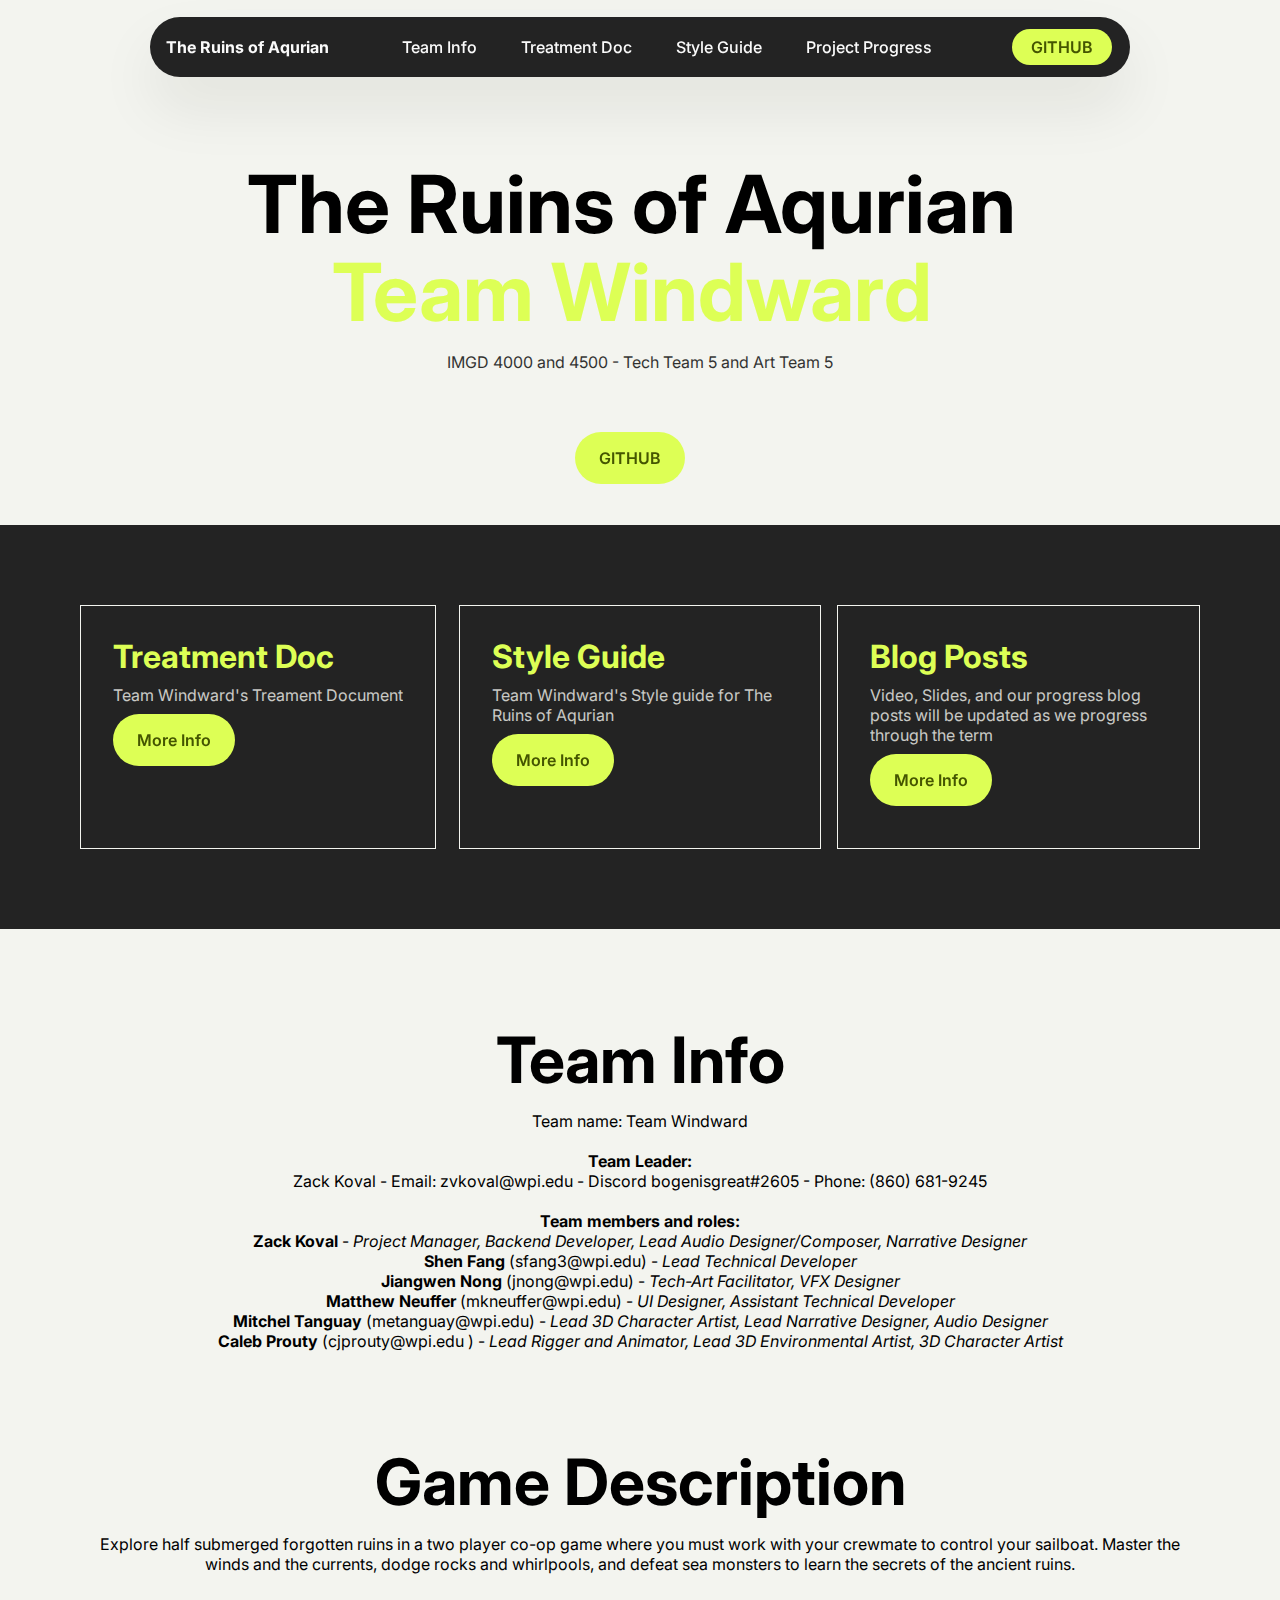
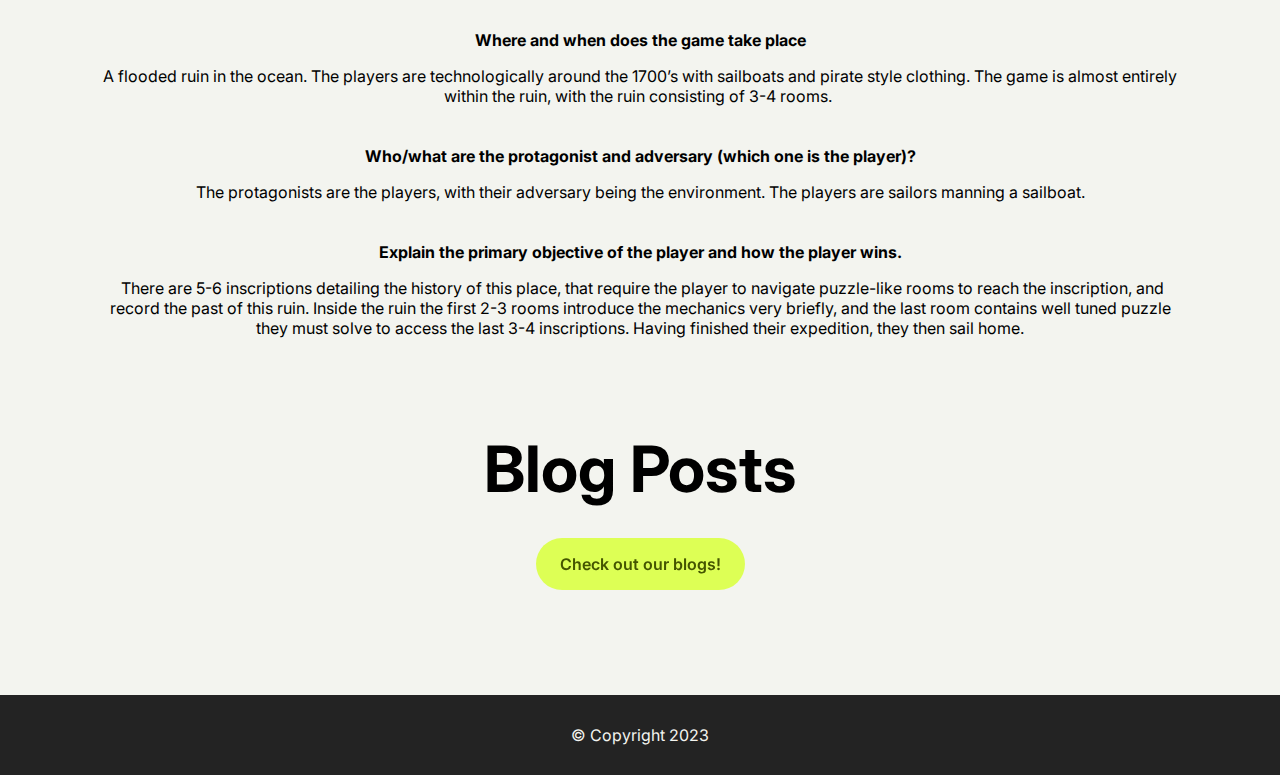
==== commit c0eb0dce: "April 4 Update" ====
--- a/index.html
+++ b/index.html
@@ -8,7 +8,7 @@
   <meta name="viewport" content="width=device-width, initial-scale=1, minimum-scale=1">
   <link rel="shortcut icon" href="extensions/missionm5/productivity-web-tool/assets/images/logo.png" type="image/x-icon">
   <meta name="description" content="">
-  <title>Home</title>
+  <title>HOME</title>
 	<link rel="canonical" href="https://mkneuffer.github.io/index.html" />
   <link rel="stylesheet" href="extensions/missionm5/productivity-web-tool/assets/web/assets/mobirise-icons2/mobirise2.css">
   <link rel="stylesheet" href="extensions/missionm5/productivity-web-tool/assets/web/assets/mobirise-icons/mobirise-icons.css">
@@ -46,7 +46,7 @@
                   Treatment Doc</a></li>
                     <li class="nav-item"><a class="nav-link link text-white display-7" href="https://drive.google.com/file/d/1PtbrnkD_intwhHuh-bofLYwvATmICMsi/view?usp=sharing">Style Guide</a>
                     </li>
-					<li class="nav-item"><a class="nav-link link text-white display-7" href="https://drive.google.com/file/d/1PtbrnkD_intwhHuh-bofLYwvATmICMsi/view?usp=sharing">Project Progress</a>
+					<li class="nav-item"><a class="nav-link link text-white display-7" href="/bloglinks.html">Project Progress</a>
                     </li>
                     
               </ul>
@@ -201,19 +201,13 @@
             <div class="mbr-section-head сol-12">
               <h4 class="mbr-section-title mbr-fonts-style align-left mb-0 display-2"><strong>Blog Posts</strong></h4>
 				
-                <div class="mbr-section-btn align-center"><a class="btn btn-primary display-7" href="/Blog1.pdf">
-                <div class="btn-overlay"></div>
-                        <div class="btn-transform">
-                            <div class="btn-transform-1">
-                                BLOG POST 1: 3/31/23</div>
-                        </div>
-              </a></div>
+                <br>
 				
-				<div class="mbr-section-btn align-center"><a class="btn btn-primary display-7">
-                <div class="btn-overlay"></div>
-                        <div class="btn-transform">
-                            <div class="btn-transform-1">
-                                More Coming Soon!</div>
+				<div class="mbr-section-btn align-center"><a class="btn btn-primary display-7" href="/bloglinks.html">
+                <div class="btn-overlay"></div>
+                        <div class="btn-transform">
+                            <div class="btn-transform-1">
+                                Check out our blogs!</div>
                         </div>
               </a></div>
 				
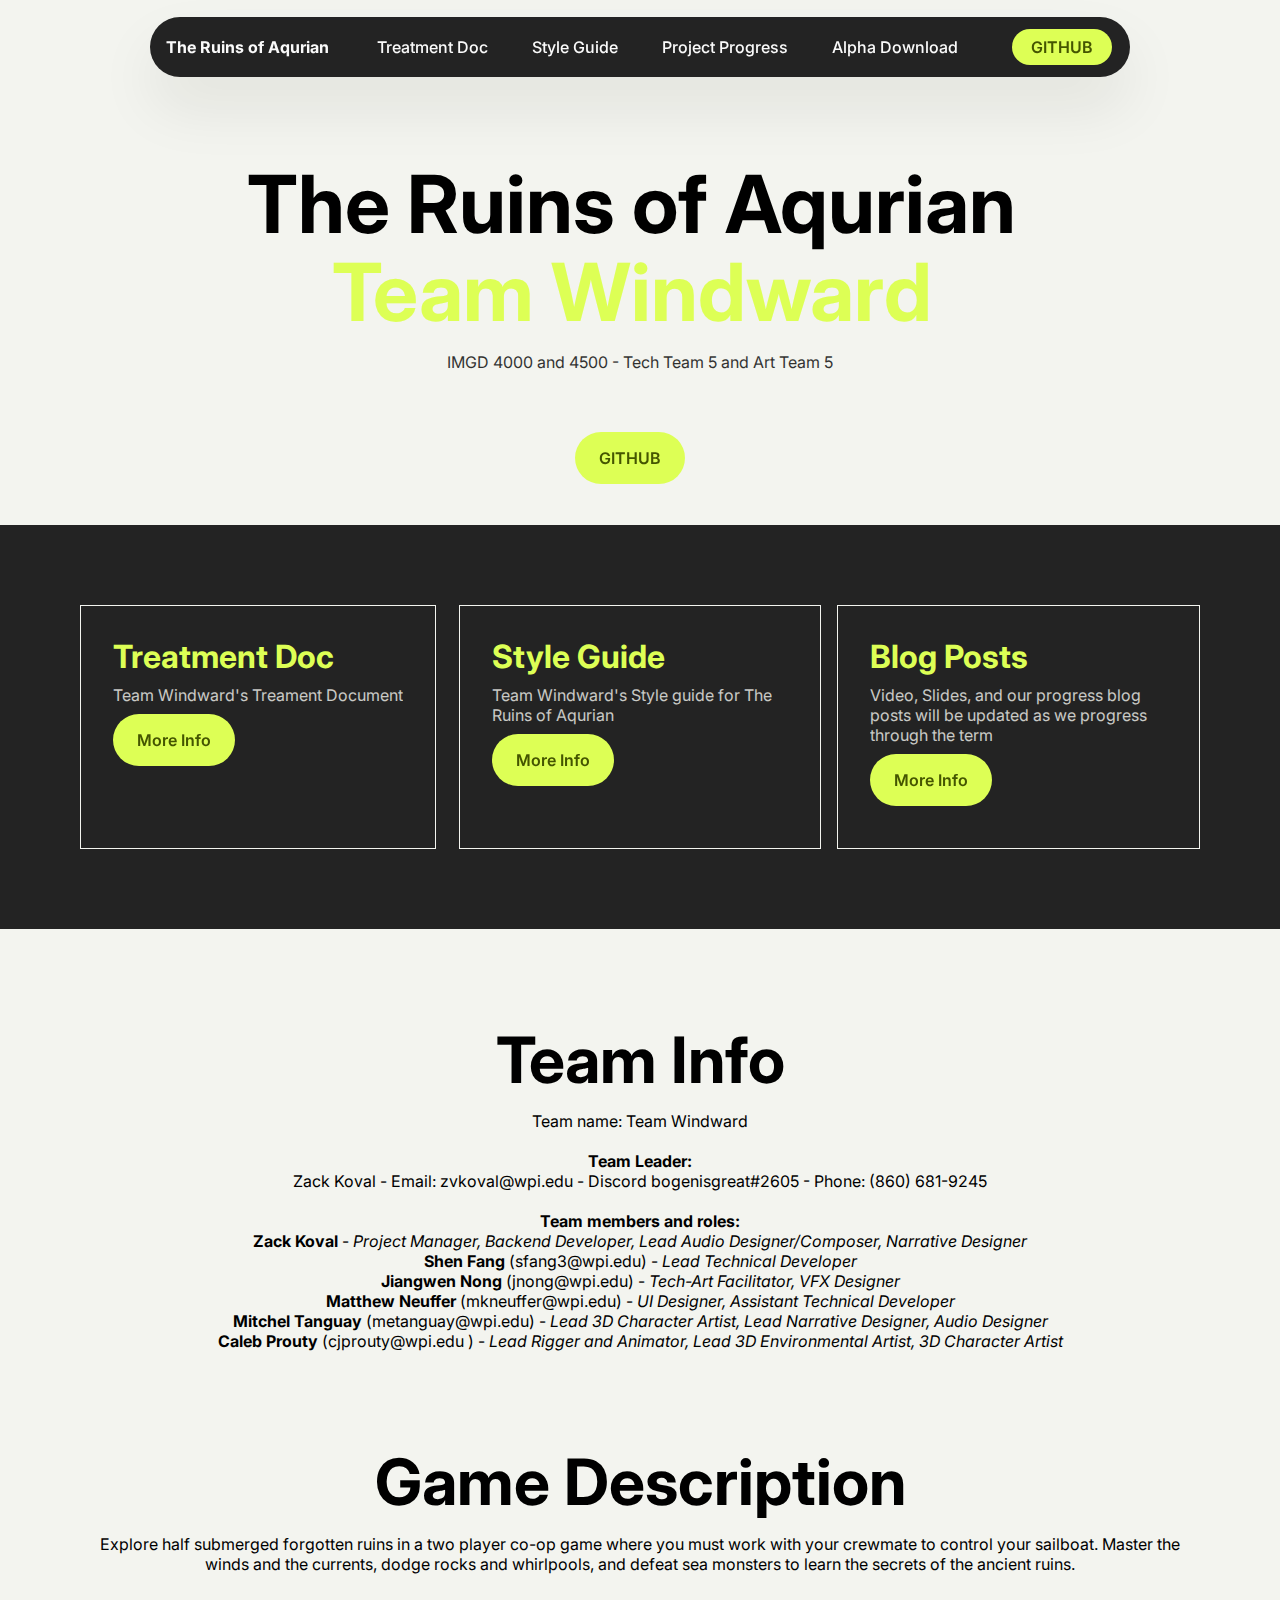
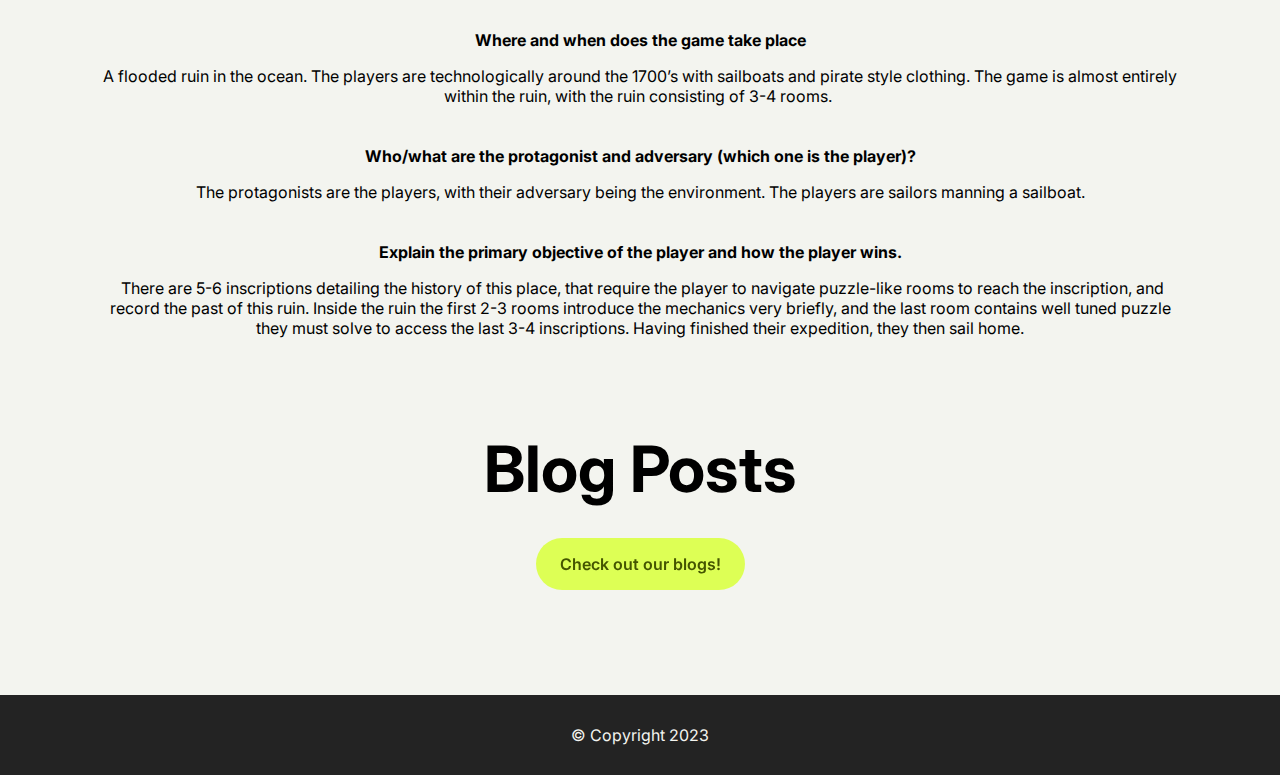
==== commit de28a4d0: "Website Update" ====
--- a/index.html
+++ b/index.html
@@ -39,14 +39,14 @@
                 </div>
             </button>
             <div class="collapse navbar-collapse" id="navbarSupportedContent">
-                <ul class="navbar-nav nav-dropdown" data-app-modern-menu="true"><li class="nav-item"><a class="nav-link link text-white display-7" href="#aarticle1-4">
-                        Team Info</a>
-                    </li>
+                <ul class="navbar-nav nav-dropdown" data-app-modern-menu="true">
                     <li class="nav-item"><a class="nav-link link text-white display-7" href="https://drive.google.com/file/d/1kDgmgYSTGVYzDCzt-Ki2f8BPOIiwMwza/view?usp=sharing">
                   Treatment Doc</a></li>
                     <li class="nav-item"><a class="nav-link link text-white display-7" href="https://drive.google.com/file/d/1PtbrnkD_intwhHuh-bofLYwvATmICMsi/view?usp=sharing">Style Guide</a>
                     </li>
 					<li class="nav-item"><a class="nav-link link text-white display-7" href="/bloglinks.html">Project Progress</a>
+                    </li>
+					<li class="nav-item"><a class="nav-link link text-white display-7" href="https://drive.google.com/file/d/17KwEZ3ySEfeVSlUofHVdTiJmEQDudEgt/view?usp=sharing">Alpha Download</a>
                     </li>
                     
               </ul>
@@ -130,7 +130,7 @@
                             <p class="mbr-text mbr-fonts-style display-7">
                                 Video, Slides, and our progress blog posts will be updated as we progress through the term
                             </p>
-							<div class="mbr-section-btn align-left"><a class="btn btn-primary display-7" href="https://drive.google.com/file/d/1PtbrnkD_intwhHuh-bofLYwvATmICMsi/view?usp=sharing">
+							<div class="mbr-section-btn align-left"><a class="btn btn-primary display-7" href="/bloglinks.html">
                 <div class="btn-overlay"></div>
                         <div class="btn-transform">
                             <div class="btn-transform-1">
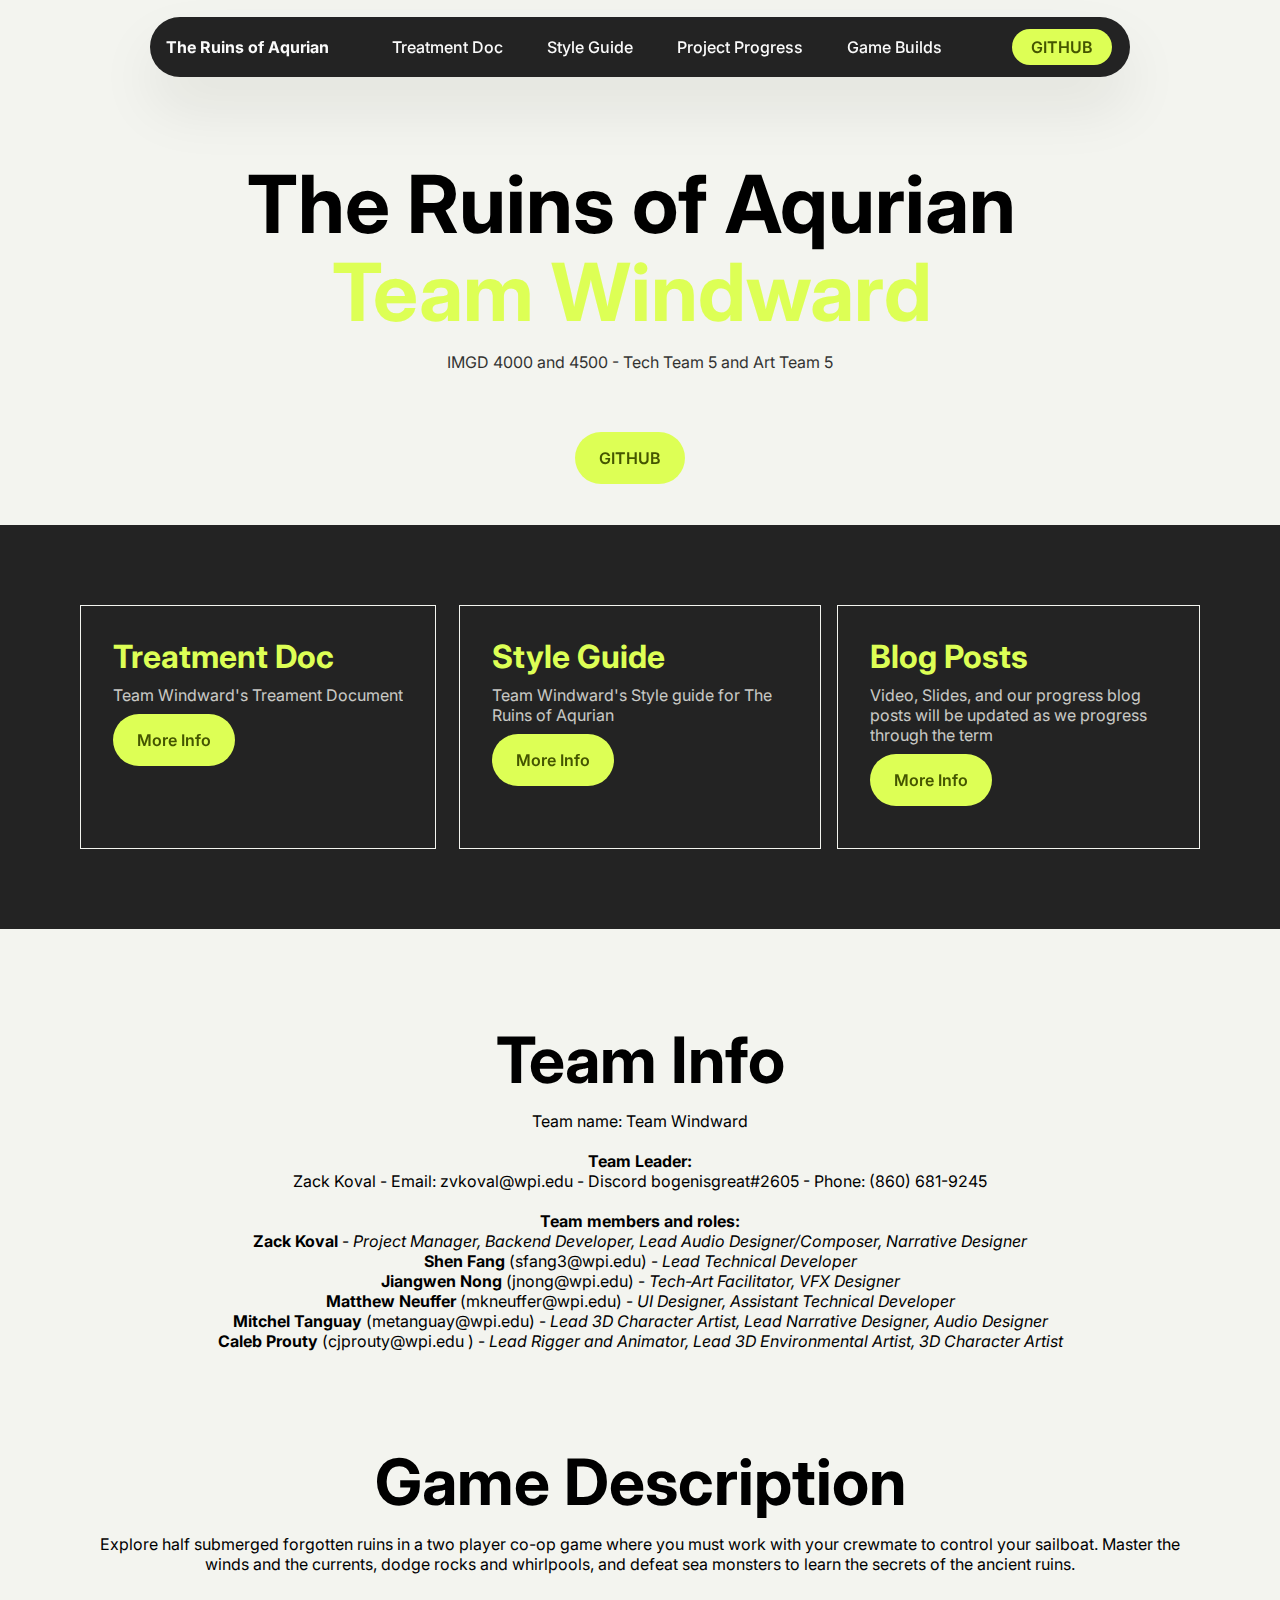
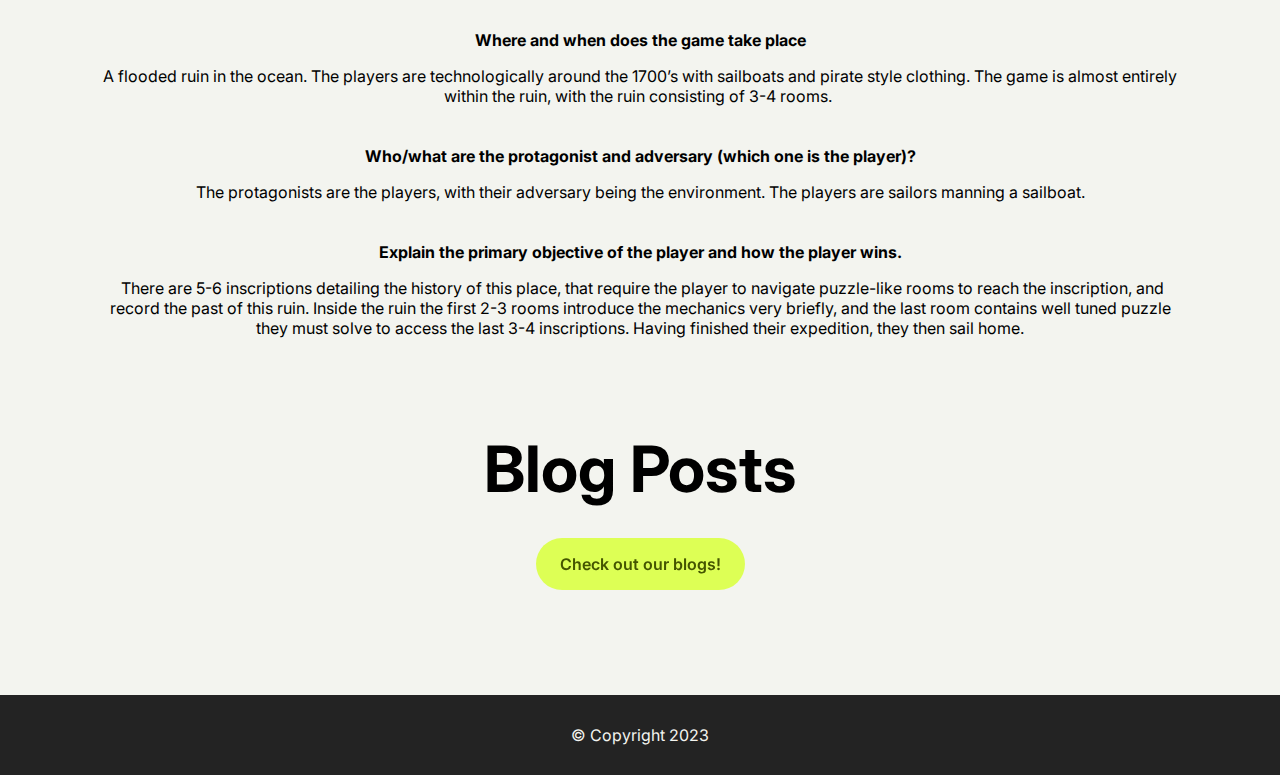
==== commit fdc8ef62: "Updated Game Builds" ====
--- a/index.html
+++ b/index.html
@@ -46,7 +46,7 @@
                     </li>
 					<li class="nav-item"><a class="nav-link link text-white display-7" href="/bloglinks.html">Project Progress</a>
                     </li>
-					<li class="nav-item"><a class="nav-link link text-white display-7" href="https://drive.google.com/file/d/17KwEZ3ySEfeVSlUofHVdTiJmEQDudEgt/view?usp=sharing">Alpha Download</a>
+					<li class="nav-item"><a class="nav-link link text-white display-7" href="/Builds.html">Game Builds</a>
                     </li>
                     
               </ul>
